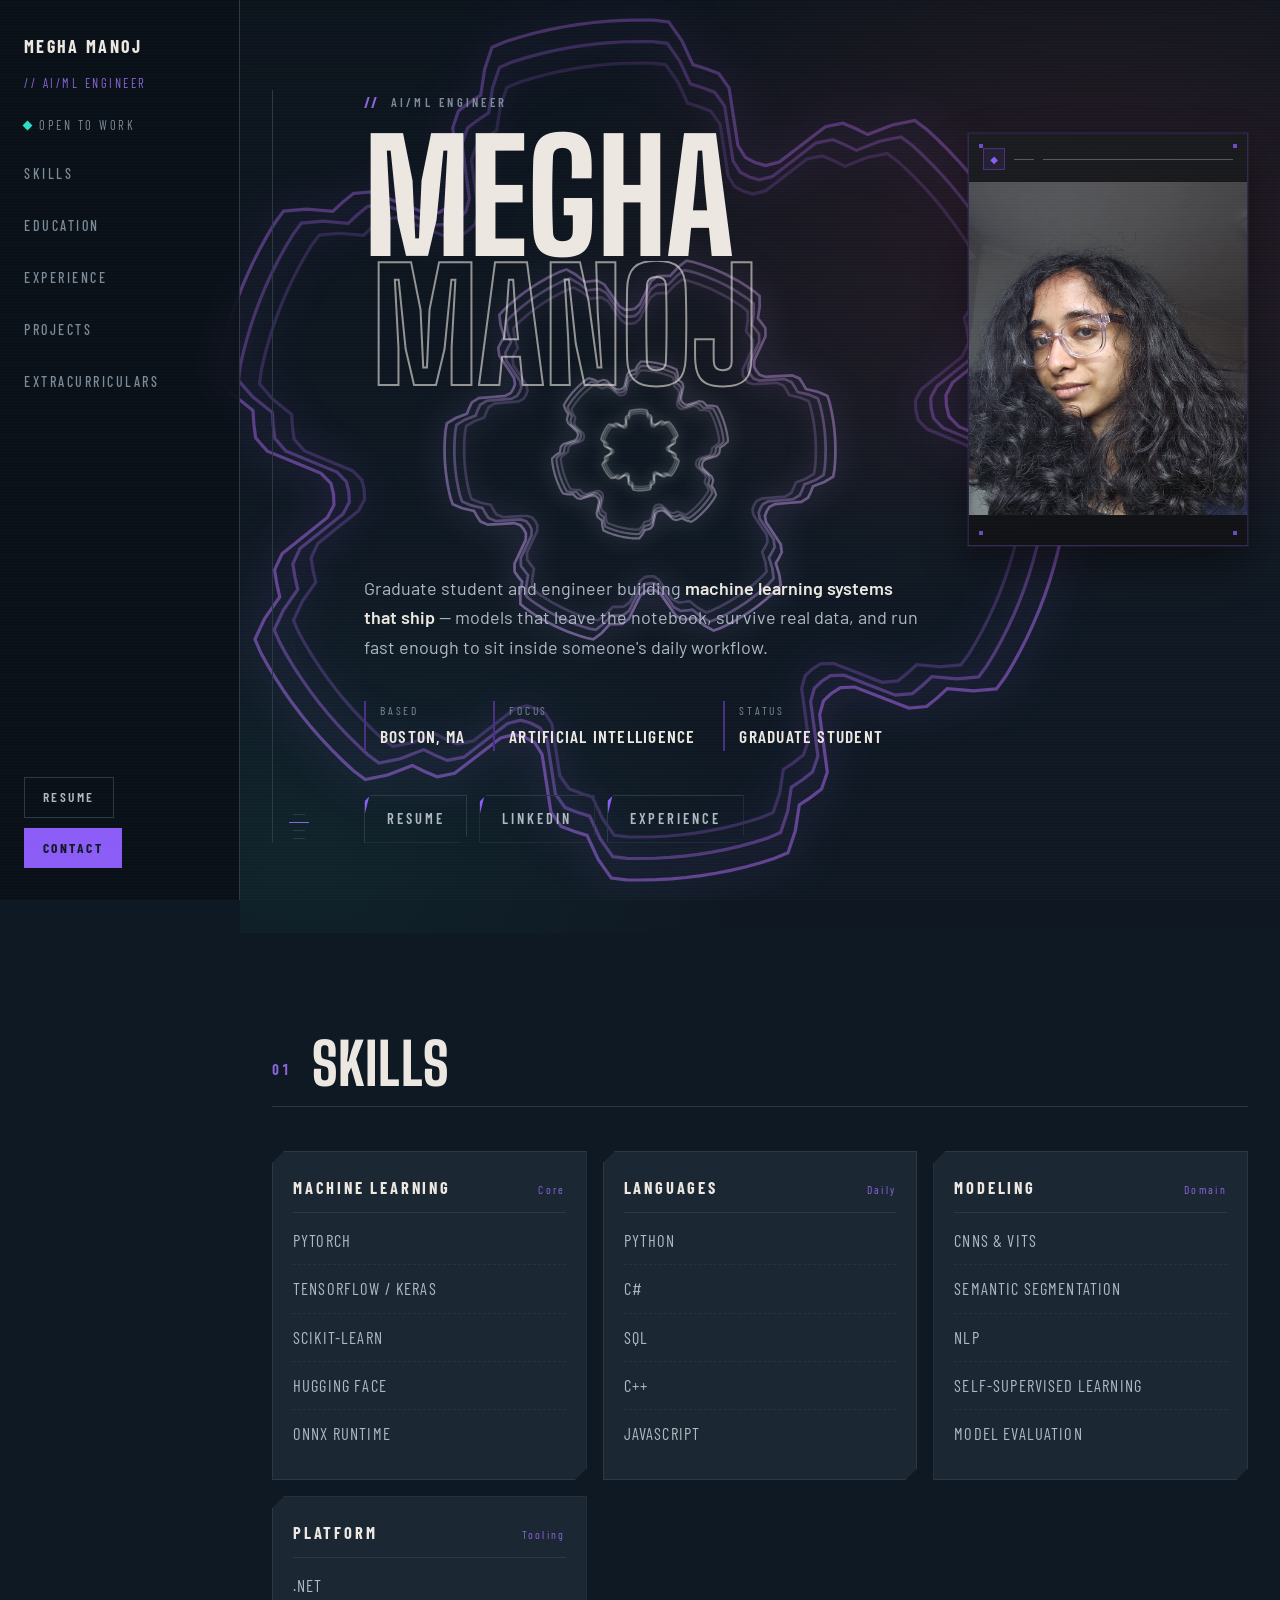
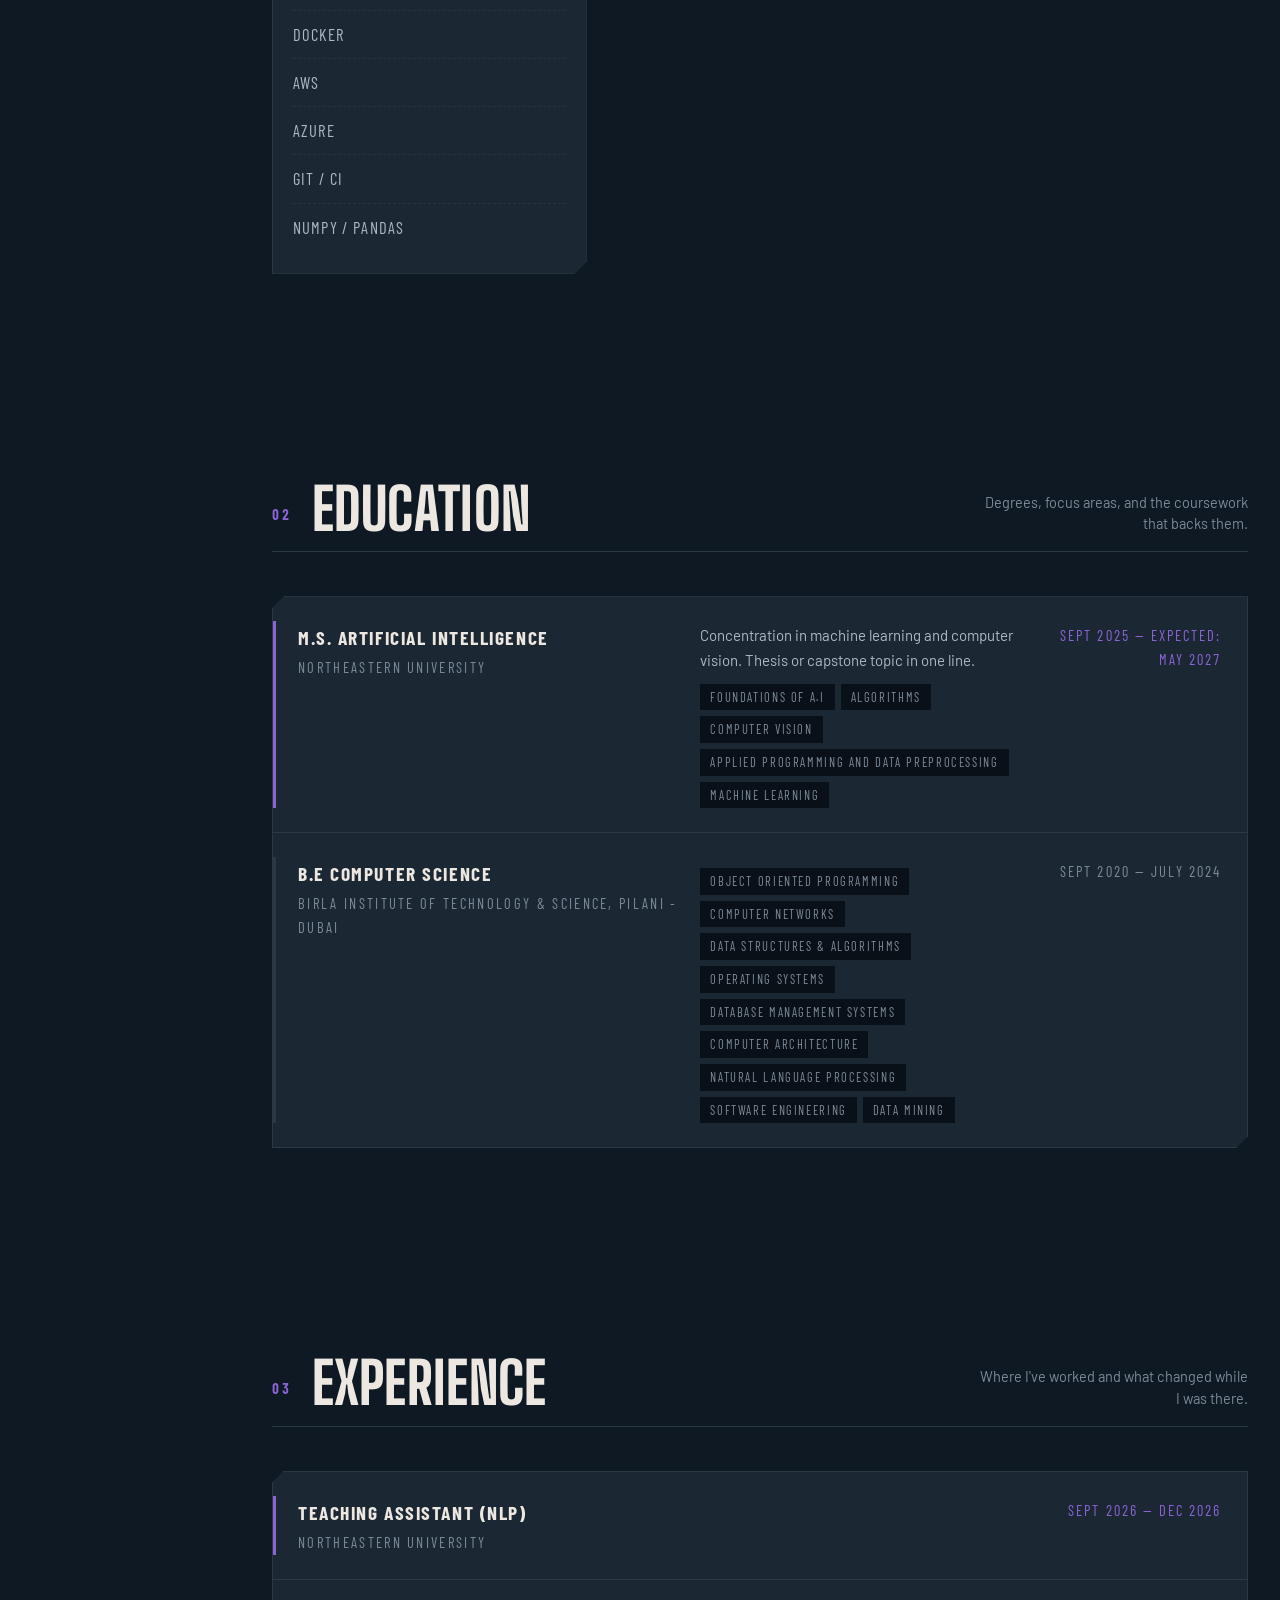
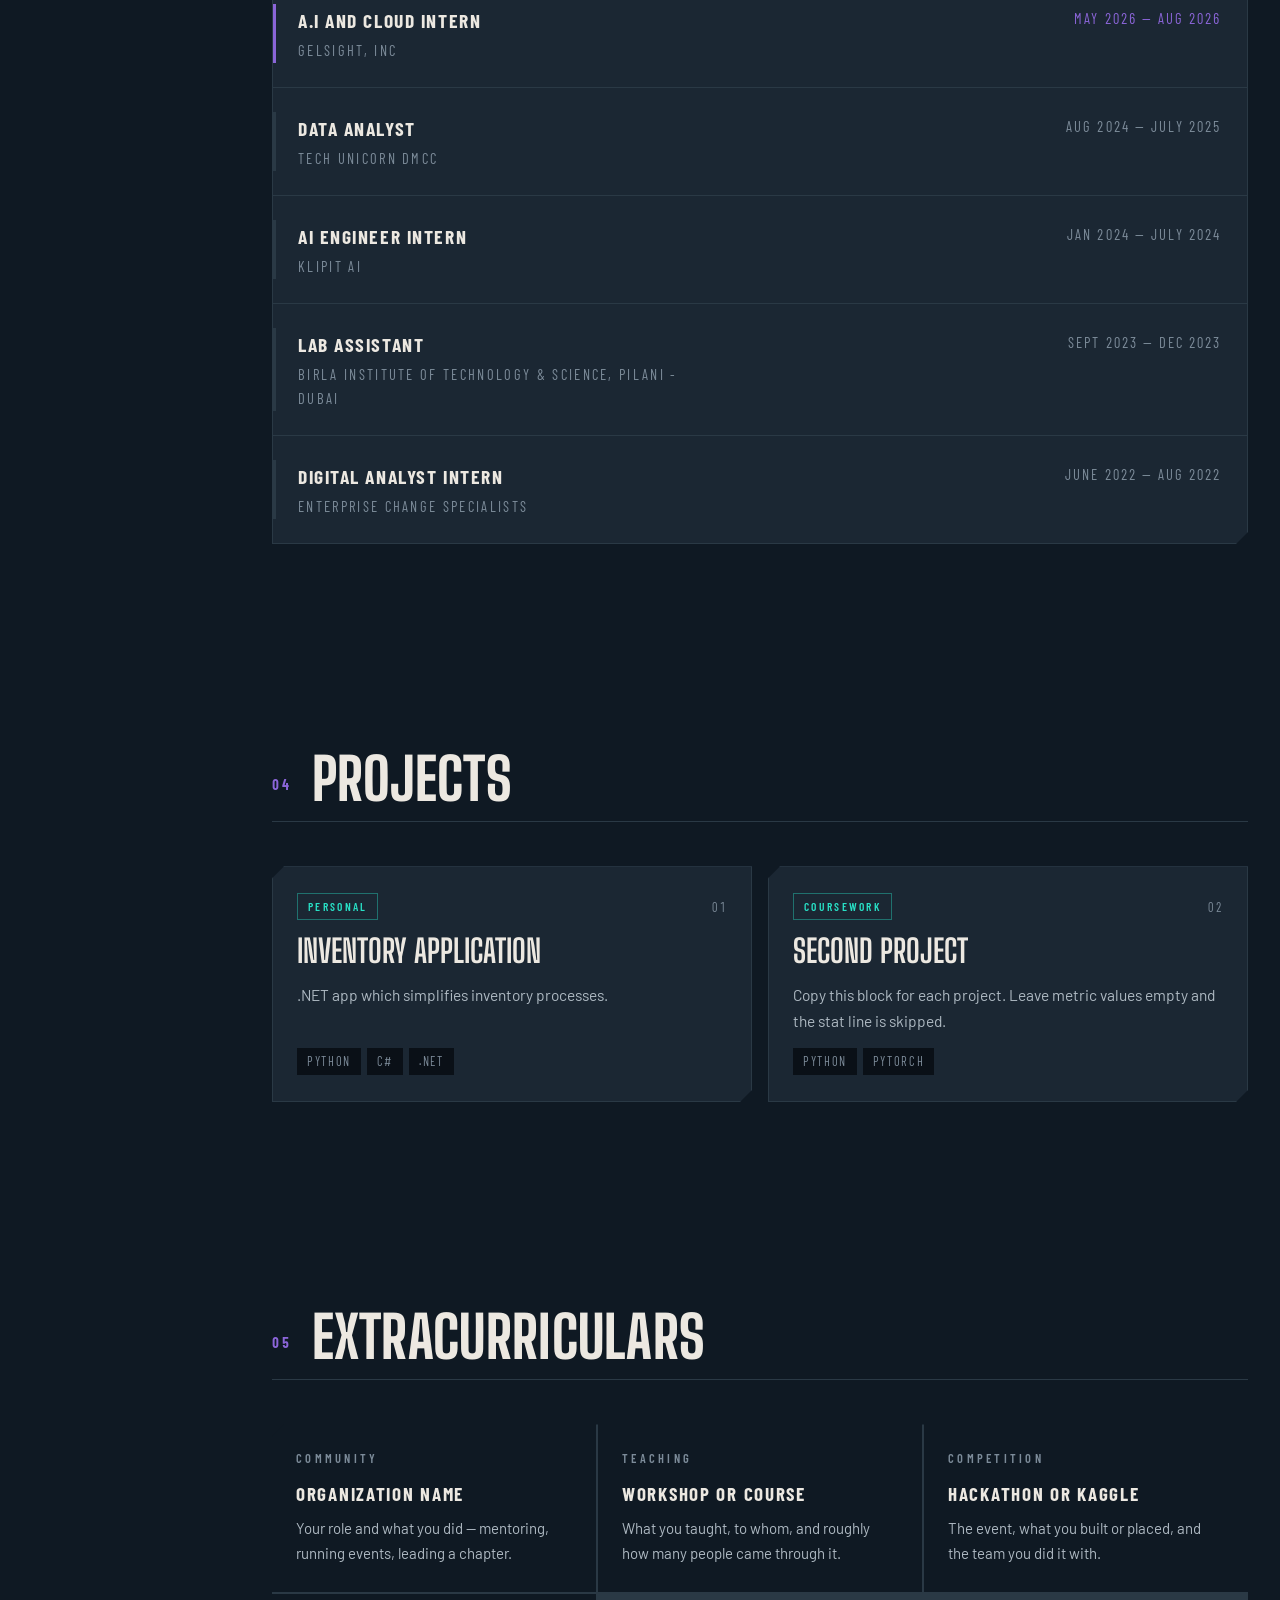
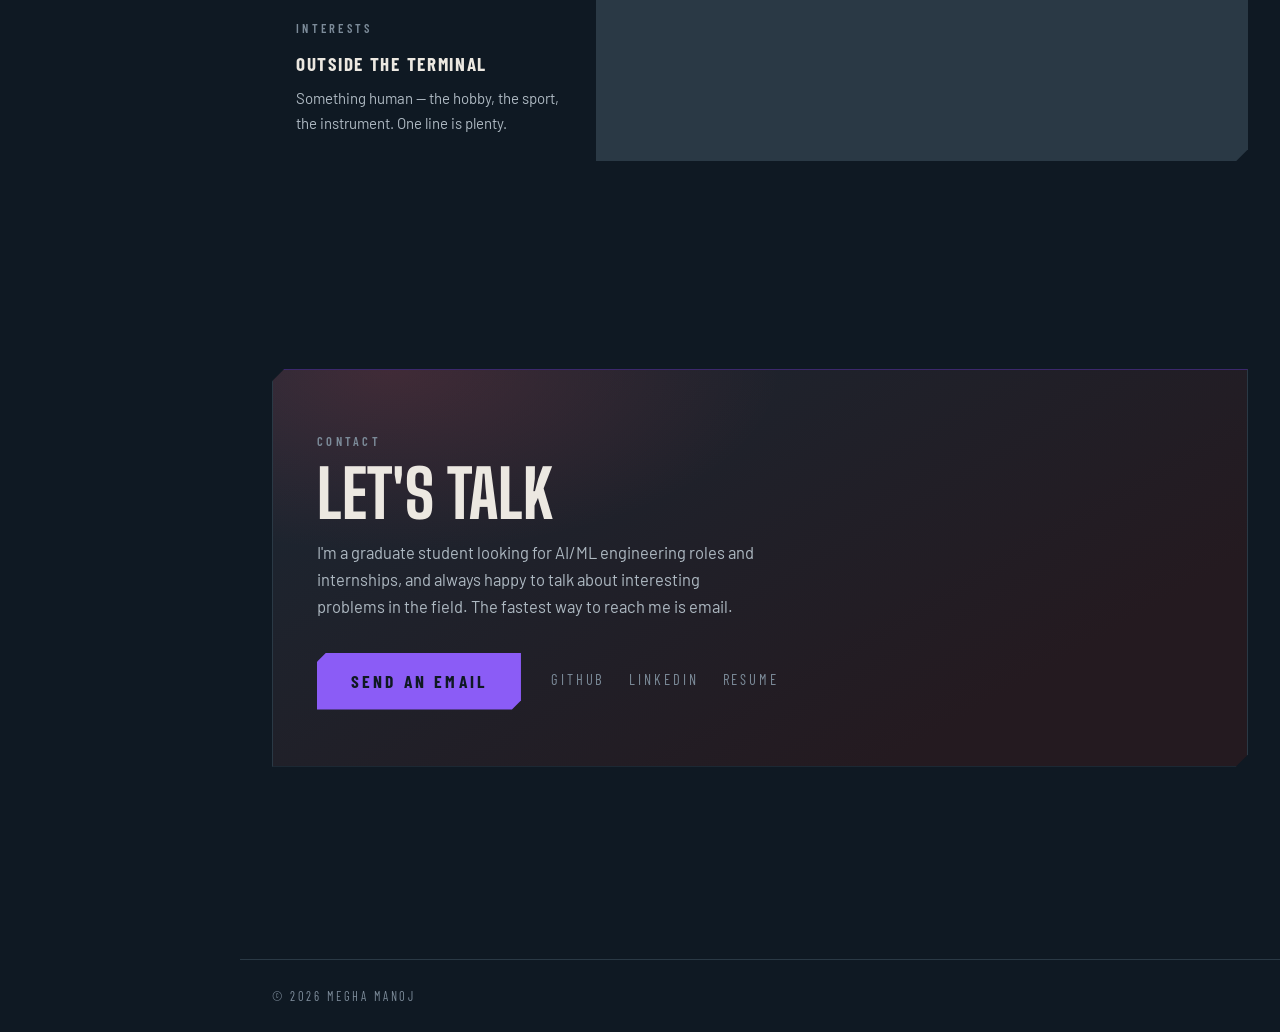
==== index.html @ 38e38794 "updated layout and color pallete" ====
<!DOCTYPE html>
<html lang="en">
<head>
<meta charset="utf-8">
<meta name="viewport" content="width=device-width, initial-scale=1">
<title>Megha Manoj — AI/ML Engineer</title>
<meta name="description" content="Megha Manoj — AI/ML Engineer. Machine learning for computer vision, 3D sensing, and measurement systems.">
<link rel="preconnect" href="https://fonts.googleapis.com">
<link rel="preconnect" href="https://fonts.gstatic.com" crossorigin>
<link href="https://fonts.googleapis.com/css2?family=Big+Shoulders+Display:wght@500;700;800&family=Barlow:wght@400;500;600&family=Barlow+Condensed:wght@400;500;600;700&display=swap" rel="stylesheet">
<link rel="stylesheet" href="style2.css">

<!--
  ─────────────────────────────────────────────────────────────
  CONTENT LIVES IN data.json (same file index.html uses)
  The markup below is only a fallback. When served over http,
  data.json is fetched and replaces the hero, skills, education,
  experience, projects, extracurriculars, contact and footer.

  Run it locally:   python -m http.server 8000
  Then open:        http://localhost:8000/index2.html

  PLAYER CARD PHOTO
  Drop a headshot next to this file named  profile.jpg
  If it's missing, the card falls back to initials automatically.
  ─────────────────────────────────────────────────────────────
-->

</head>
<body>

<canvas id="seal" aria-hidden="true"></canvas>

<a class="skip" href="#main">Skip to content</a>

<header class="bar">
  <div class="bar__id">
    <a href="#home"><b>Megha Manoj</b></a>
    <span>AI/ML Engineer</span>
  </div>
  <div class="bar__status"><i class="dot"></i>Open to work</div>
  <nav class="sidenav" aria-label="Sections">
    <a href="#skills">Skills</a>
    <a href="#education">Education</a>
    <a href="#experience">Experience</a>
    <a href="#projects">Projects</a>
    <a href="#extracurriculars">Extracurriculars</a>
  </nav>
  <div class="bar__cta">
    <!-- EDIT: point at your actual resume file -->
    <a class="pill" href="https://drive.google.com/file/d/1cXb5g3CDshN0Isy0Rhmsj8urDgG_Ba1K/view?usp=drivesdk">Resume</a>
    <a class="pill pill--solid" href="#contact">Contact</a>
  </div>
</header>

<main id="main">

  <section class="hero" id="home">
    <div class="wrap hero__grid">
      <div class="rail">
        <span class="rail__txt" aria-hidden="true"></span>
        <div class="rail__ticks" aria-hidden="true"><i></i><i></i><i></i><i></i></div>
      </div>
      <div>
        <p class="eyebrow"><i aria-hidden="true">//</i><span class="label">AI/ML Engineer</span></p>

        <div class="hero__top">
          <h1 class="name">
            <span class="reveal">Megha</span>
            <span class="l2 reveal d2">Manoj</span>
          </h1>

          <!-- ISO-themed player card, styled after a Valorant agent-reveal card —
               drop a headshot named profile.jpg next to this file -->
          <aside class="playercard" aria-label="Player card">
            <div class="playercard__frame">
              <i class="playercard__corner playercard__corner--tl" aria-hidden="true"></i>
              <i class="playercard__corner playercard__corner--tr" aria-hidden="true"></i>
              <i class="playercard__corner playercard__corner--bl" aria-hidden="true"></i>
              <i class="playercard__corner playercard__corner--br" aria-hidden="true"></i>

              <div class="playercard__topline">
                <span class="playercard__badge" aria-hidden="true">◆</span>
                <i class="playercard__rule playercard__rule--sm"></i>
                <i class="playercard__rule playercard__rule--lg"></i>
              </div>

              <div class="playercard__art">
                <img src="profile.jpg" alt="Megha Manoj" loading="lazy" onerror="this.parentElement.classList.add('playercard__art--empty'); this.remove();">
                <span class="playercard__art-fallback" aria-hidden="true">MM</span>
              </div>

              <div class="playercard__foot">
                
                
              </div>
            </div>
          </aside>
        </div>

        <!-- EDIT: rewrite in your own words -->
        <p class="tagline">Graduate student and engineer building <strong>machine learning systems that ship</strong> — models that leave the notebook, survive real data, and run fast enough to sit inside someone's daily workflow.</p>
        <dl class="facts">
          <div class="fact"><dt>Based</dt><dd>Boston, MA</dd></div>
          <div class="fact"><dt>Focus</dt><dd>Artificial Intelligence</dd></div>
          <div class="fact"><dt>Status</dt><dd>Graduate Student</dd></div>
        </dl>
        <nav class="jump" aria-label="Jump to section">
          <a href="https://drive.google.com/file/d/1cXb5g3CDshN0Isy0Rhmsj8urDgG_Ba1K/view?usp=drivesdk"><span>Resume</span></a>
          <a href="#https://www.linkedin.com/in/megha-manoj-cs"><span>Linkedin</span></a>
          <a href="#experience"><span>Experience</span></a>

        </nav>
      </div>
    </div>
  </section>

  <!-- ══════════ 01 SKILLS ══════════ -->
  <section id="skills">
    <div class="wrap">
      <div class="sechead fade">
        <span class="sechead__n">01</span>
        <h2>Skills</h2>
        <p></p>
      </div>
      <!-- EDIT: every item below -->
      <div class="skills">
        <div class="col notch fade">
          <div class="col__h"><b>Machine Learning</b><i>Core</i></div>
          <ul>
            <li>PyTorch</li>
            <li>TensorFlow / Keras</li>
            <li>scikit-learn</li>
            <li>Hugging Face</li>
            <li>ONNX Runtime</li>
          </ul>
        </div>
        <div class="col notch fade">
          <div class="col__h"><b>Languages &amp; Data</b><i>Daily</i></div>
          <ul>
            <li>Python</li>
            <li>SQL</li>
            <li>C++</li>
            <li>NumPy / Pandas</li>
            <li>Polars</li>
          </ul>
        </div>
        <div class="col notch fade">
          <div class="col__h"><b>Modeling</b><i>Domain</i></div>
          <ul>
            <li>CNNs &amp; ViTs</li>
            <li>Semantic segmentation</li>
            <li>3D reconstruction</li>
            <li>Self-supervised learning</li>
            <li>Model compression</li>
          </ul>
        </div>
        <div class="col notch fade">
          <div class="col__h"><b>Platform</b><i>MLOps</i></div>
          <ul>
            <li>Docker</li>
            <li>AWS / S3 / EC2</li>
            <li>MLflow</li>
            <li>Weights &amp; Biases</li>
            <li>CI/CD pipelines</li>
          </ul>
        </div>
      </div>
    </div>
  </section>

  <!-- ══════════ 02 EDUCATION ══════════ -->
  <section id="education">
    <div class="wrap">
      <div class="sechead fade">
        <span class="sechead__n">02</span>
        <h2>Education</h2>
        <p>Degrees, focus areas, and the coursework that backs them.</p>
      </div>
      <!-- EDIT: degrees, schools, dates, coursework -->
      <div class="board notch fade">
        <article class="job job--now">
          <i class="job__mark" aria-hidden="true"></i>
          <div>
            <b>M.S. Artificial Intelligence</b>
            <span class="job__org">University name</span>
          </div>
          <div>
            <p>Concentration in machine learning and computer vision. Thesis or capstone topic in one line.</p>
            <ul class="tags"><li>Deep Learning</li><li>Computer Vision</li><li>NLP</li><li>Optimization</li></ul>
          </div>
          <time datetime="2025">2025 — Present</time>
        </article>
        <article class="job">
          <i class="job__mark" aria-hidden="true"></i>
          <div>
            <b>B.S. Computer Science</b>
            <span class="job__org">University name</span>
          </div>
          <div>
            <p>Minor or concentration, honors, GPA if it helps you — drop this line if it doesn't.</p>
            <ul class="tags"><li>Algorithms</li><li>Linear Algebra</li><li>Statistics</li><li>Systems</li></ul>
          </div>
          <time datetime="2021">2021 — 2025</time>
        </article>
      </div>
    </div>
  </section>

  <!-- ══════════ 03 EXPERIENCE ══════════ -->
  <section id="experience">
    <div class="wrap">
      <div class="sechead fade">
        <span class="sechead__n">03</span>
        <h2>Experience</h2>
        <p>Where I've worked and what changed while I was there.</p>
      </div>
      <!-- EDIT: roles, orgs, dates, and one-line outcomes -->
      <div class="board notch fade">
        <article class="job job--now">
          <i class="job__mark" aria-hidden="true"></i>
          <div>
            <b>AI/ML Engineer</b>
            <span class="job__org">GelSight</span>
          </div>
          <p>Vision models for tactile surface measurement — training, evaluation, and the pipeline that gets them into the product.</p>
          <time datetime="2024">2024 — Present</time>
        </article>
        <article class="job">
          <i class="job__mark" aria-hidden="true"></i>
          <div>
            <b>Machine Learning Intern</b>
            <span class="job__org">Company name</span>
          </div>
          <p>Built and benchmarked a defect-classification model, taking it from prototype to a reproducible training pipeline.</p>
          <time datetime="2023">Summer 2023</time>
        </article>
        <article class="job">
          <i class="job__mark" aria-hidden="true"></i>
          <div>
            <b>Undergraduate Research Assistant</b>
            <span class="job__org">University lab</span>
          </div>
          <p>Data collection and model experiments for a perception project; co-authored the resulting workshop paper.</p>
          <time datetime="2022">2022 — 2023</time>
        </article>
      </div>
    </div>
  </section>

  <!-- ══════════ 04 PROJECTS ══════════ -->
  <section id="projects">
    <div class="wrap">
      <div class="sechead fade">
        <span class="sechead__n">04</span>
        <h2>Projects</h2>
        <p>Built end to end — problem, model, and the interface someone uses.</p>
      </div>
      <!-- EDIT: all three cards, including the metrics -->
      <div class="cards">
        <article class="card notch fade">
          <div class="card__top"><span class="card__kind">Deployed</span><span class="card__n">01</span></div>
          <h3>Project One</h3>
          <p>One or two sentences on the problem, the approach you took, and what it does now that it didn't before. Keep it concrete.</p>
          <ul class="tags"><li>PyTorch</li><li>OpenCV</li><li>FastAPI</li><li>Docker</li></ul>
          <div class="card__stat"><b>00%</b><span>Headline metric</span></div>
        </article>
        <article class="card notch fade">
          <div class="card__top"><span class="card__kind">Research</span><span class="card__n">02</span></div>
          <h3>Project Two</h3>
          <p>What question you were answering, what you tried, and the result — including the part that didn't work if it's interesting.</p>
          <ul class="tags"><li>Transformers</li><li>Hugging Face</li><li>W&amp;B</li><li>Python</li></ul>
          <div class="card__stat"><b>0.00</b><span>Score / baseline</span></div>
        </article>
        <article class="card notch fade">
          <div class="card__top"><span class="card__kind">Open source</span><span class="card__n">03</span></div>
          <h3>Project Three</h3>
          <p>A tool or library you released. Say who it's for and what it saves them, then link the repo from the title.</p>
          <ul class="tags"><li>Python</li><li>NumPy</li><li>CLI</li><li>PyPI</li></ul>
          <div class="card__stat"><b>000</b><span>Stars / users</span></div>
        </article>
      </div>
    </div>
  </section>

  <!-- ══════════ 05 EXTRACURRICULARS ══════════ -->
  <section id="extracurriculars">
    <div class="wrap">
      <div class="sechead fade">
        <span class="sechead__n">05</span>
        <h2>Extracurriculars</h2>
        <p>The things outside the job description.</p>
      </div>
      <!-- EDIT: all four -->
      <div class="extras notch fade">
        <div class="extra">
          <span class="label">Community</span>
          <b>Organization name</b>
          <p>Your role and what you did — mentoring, running events, leading a chapter.</p>
        </div>
        <div class="extra">
          <span class="label">Teaching</span>
          <b>Workshop or course</b>
          <p>What you taught, to whom, and roughly how many people came through it.</p>
        </div>
        <div class="extra">
          <span class="label">Competition</span>
          <b>Hackathon or Kaggle</b>
          <p>The event, what you built or placed, and the team you did it with.</p>
        </div>
        <div class="extra">
          <span class="label">Interests</span>
          <b>Outside the terminal</b>
          <p>Something human — the hobby, the sport, the instrument. One line is plenty.</p>
        </div>
      </div>
    </div>
  </section>

  <!-- ══════════ CONTACT ══════════ -->
  <section id="contact">
    <div class="wrap">
      <div class="contact notch fade">
        <span class="label">Contact</span>
        <h2>Let's talk</h2>
        <!-- EDIT -->
        <p>I'm a graduate student looking for AI/ML engineering roles and internships, and always happy to talk about interesting problems in the field. The fastest way to reach me is email.</p>
        <div class="contact__row">
          <a class="btn" href="mailto:manojmegha2002@gmail.com">Send an email</a>
          <div class="links">
            <!-- EDIT: real URLs -->
            <a href="https://github.com/mochi-bunny">GitHub</a>
            <a href="https://www.linkedin.com/in/megha-manoj-cs">LinkedIn</a>
            <a href="https://drive.google.com/file/d/1cXb5g3CDshN0Isy0Rhmsj8urDgG_Ba1K/view?usp=drivesdk">Resume</a>
            <a href="#">Google Scholar</a>
          </div>
        </div>
      </div>
    </div>
  </section>

</main>

<footer>
  <div class="wrap foot">
    <p>&copy; 2026 Megha Manoj</p>
    <p></p>
  </div>
</footer>

<script>
(function(){
  var DATA_URL = 'data.json';

  /* ─────────── DOM helpers ───────────
     Everything is built with textContent, never innerHTML, so characters
     like & and # in your data are safe and need no escaping in the JSON. */
  function q(sel, root){ return (root || document).querySelector(sel); }
  function node(tag, cls, text){
    var n = document.createElement(tag);
    if (cls) n.className = cls;
    if (text !== undefined && text !== null && text !== '') n.textContent = text;
    return n;
  }
  function fill(parent, kids){
    if (!parent) return null;
    parent.innerHTML = '';
    kids.forEach(function(k){ if (k) parent.appendChild(k); });
    return parent;
  }
  function setText(sel, text){
    var n = q(sel);
    if (n && text !== undefined && text !== null) n.textContent = text;
  }
  function tagList(items){
    if (!items || !items.length) return null;
    var ul = node('ul', 'tags');
    items.forEach(function(t){ ul.appendChild(node('li', null, t)); });
    return ul;
  }
  function pad(n){ return (n < 10 ? '0' : '') + n; }
  function period(a, b){
    a = (a || '').trim(); b = (b || '').trim();
    if (!a) return b;
    return a + ' — ' + (b || 'Present');
  }
  function yearOf(s){ var m = String(s || '').match(/\d{4}/); return m ? m[0] : null; }
  function external(a, url){
    if (/^https?:/i.test(url || '')) { a.target = '_blank'; a.rel = 'noopener noreferrer'; }
    return a;
  }
  function initials(name){
    return String(name || '').trim().split(/\s+/).map(function(p){ return p[0] || ''; }).join('').slice(0, 2).toUpperCase();
  }

  /* A row in the Education or Experience board — same shape for both. */
  function boardRow(o){
    var art = node('article', 'job' + (o.current ? ' job--now' : ''));

    var mark = node('i', 'job__mark');
    mark.setAttribute('aria-hidden', 'true');
    art.appendChild(mark);

    var head = node('div');
    head.appendChild(node('b', null, o.heading));
    if (o.sub) head.appendChild(node('span', 'job__org', o.sub));
    art.appendChild(head);

    var body = node('div');
    if (o.description) body.appendChild(node('p', null, o.description));
    var tags = tagList(o.tags);
    if (tags) body.appendChild(tags);
    art.appendChild(body);

    var t = node('time', null, o.period);
    var y = yearOf(o.since);
    if (y) t.setAttribute('datetime', y);
    art.appendChild(t);

    return art;
  }

  /* ─────────── Section renderers ─────────── */
  function renderProfile(p){
    if (!p) return;
    if (p.name && p.role) document.title = p.name + ' — ' + p.role;
    setText('.bar__id b', p.name);
    setText('.bar__id span', p.role);
    setText('.eyebrow .label', p.role);
    setText('.rail__txt', p.railText || '');

    var parts = String(p.name || '').trim().split(/\s+/);
    setText('.name .reveal:not(.l2)', parts.shift() || '');
    setText('.name .l2', parts.join(' '));

    // Keep the player card in sync with the same profile data.
    var pcParts = String(p.name || '').trim().split(/\s+/);
    setText('.playercard__name .first', pcParts.shift() || '');
    setText('.playercard__name .last', pcParts.join(' '));
    if (p.name) setText('.playercard__art-fallback', initials(p.name));

    var tag = q('.tagline');
    if (tag && p.tagline) {
      tag.innerHTML = '';
      var i = p.taglineEmphasis ? p.tagline.indexOf(p.taglineEmphasis) : -1;
      if (i < 0) {
        tag.textContent = p.tagline;
      } else {
        tag.appendChild(document.createTextNode(p.tagline.slice(0, i)));
        tag.appendChild(node('strong', null, p.taglineEmphasis));
        tag.appendChild(document.createTextNode(p.tagline.slice(i + p.taglineEmphasis.length)));
      }
    }

    fill(q('.facts'), (p.facts || []).map(function(f){
      var d = node('div', 'fact');
      d.appendChild(node('dt', null, f.label));
      d.appendChild(node('dd', null, f.value));
      return d;
    }));

    var resume = q('.bar__cta .pill:not(.pill--solid)');
    if (resume && p.resumeUrl) external(resume, p.resumeUrl).href = p.resumeUrl;

    var mail = q('#contact .btn');
    if (mail && p.email) mail.href = 'mailto:' + p.email;
  }

  function renderNotes(notes){
    Object.keys(notes || {}).forEach(function(id){
      var el = q('#' + id + ' .sechead p');
      if (el) el.textContent = notes[id] || '';
    });
  }

  function renderSkills(groups){
    fill(q('.skills'), (groups || []).map(function(g){
      var col = node('div', 'col notch fade');
      var head = node('div', 'col__h');
      head.appendChild(node('b', null, g.group));
      if (g.note) head.appendChild(node('i', null, g.note));
      col.appendChild(head);
      var ul = node('ul');
      (g.items || []).forEach(function(it){ ul.appendChild(node('li', null, it)); });
      col.appendChild(ul);
      return col;
    }));
  }

  function renderEducation(list){
    fill(q('#education .board'), (list || []).map(function(e){
      return boardRow({
        heading: e.degree,
        sub: e.university,
        description: e.description,
        tags: e.coursework,
        period: period(e.startDate, e.endDate),
        since: e.startDate,
        current: e.current
      });
    }));
  }

  function renderExperience(list){
    fill(q('#experience .board'), (list || []).map(function(x){
      return boardRow({
        heading: x.title,
        sub: x.organization,
        description: x.description,
        tags: x.skills,
        period: period(x.startDate, x.endDate),
        since: x.startDate,
        current: x.current
      });
    }));
  }

  function renderProjects(list){
    fill(q('.cards'), (list || []).map(function(pr, i){
      var card = node('article', 'card notch fade');

      var top = node('div', 'card__top');
      top.appendChild(node('span', 'card__kind', pr.kind || 'Project'));
      top.appendChild(node('span', 'card__n', pad(i + 1)));
      card.appendChild(top);

      var h3 = node('h3');
      if (pr.link) {
        var a = node('a', null, pr.name);
        a.href = pr.link;
        h3.appendChild(external(a, pr.link));
      } else {
        h3.textContent = pr.name || '';
      }
      card.appendChild(h3);

      if (pr.description) card.appendChild(node('p', null, pr.description));

      var tags = tagList(pr.skills);
      if (tags) card.appendChild(tags);

      if (pr.metric && pr.metric.value) {
        var stat = node('div', 'card__stat');
        stat.appendChild(node('b', null, pr.metric.value));
        if (pr.metric.label) stat.appendChild(node('span', null, pr.metric.label));
        card.appendChild(stat);
      }
      return card;
    }));
  }

  function renderExtras(list){
    fill(q('.extras'), (list || []).map(function(e){
      var d = node('div', 'extra');
      if (e.label) d.appendChild(node('span', 'label', e.label));
      d.appendChild(node('b', null, e.title));
      if (e.description) d.appendChild(node('p', null, e.description));
      return d;
    }));
  }

  function renderContact(c, links){
    if (c) {
      setText('#contact .contact h2', c.heading);
      setText('#contact .contact > p', c.body);
    }
    fill(q('.links'), (links || []).map(function(l){
      var a = node('a', null, l.label);
      a.href = l.url || '#';
      return external(a, l.url);
    }));
  }

  function renderFooter(f){
    if (!f) return;
    var p = document.querySelectorAll('.foot p');
    if (p[0] && f.left) p[0].textContent = f.left;
    if (p[1]) p[1].textContent = f.right || '';
  }

  function render(data){
    renderProfile(data.profile);
    renderNotes(data.sectionNotes);
    renderSkills(data.skills);
    renderEducation(data.education);
    renderExperience(data.experience);
    renderProjects(data.projects);
    renderExtras(data.extracurriculars);
    renderContact(data.contact, data.links);
    renderFooter(data.footer);
  }

  /* ─────────── Behaviour (runs after render, so it sees new nodes) ─────────── */
  function init(){
    // Reveal sections on scroll
    var io = new IntersectionObserver(function(entries){
      entries.forEach(function(en){
        if (en.isIntersecting){ en.target.classList.add('in'); io.unobserve(en.target); }
      });
    }, {threshold:.1, rootMargin:'0px 0px -6% 0px'});
    document.querySelectorAll('.fade').forEach(function(el, i){
      el.style.transitionDelay = (i % 4) * 60 + 'ms';
      io.observe(el);
    });

    // Underline the nav link for the section you're currently in
    var links = {};
    document.querySelectorAll('.sidenav a').forEach(function(a){
      links[a.getAttribute('href').slice(1)] = a;
    });
    var spy = new IntersectionObserver(function(entries){
      entries.forEach(function(en){
        var a = links[en.target.id];
        if (a) a.setAttribute('aria-current', en.isIntersecting ? 'true' : 'false');
      });
    }, {rootMargin:'-45% 0px -50% 0px'});
    Object.keys(links).forEach(function(id){
      var s = document.getElementById(id);
      if (s) spy.observe(s);
    });
  }

  /* ─────────── Boot ───────────
     The markup already in this file is the fallback. If data.json loads,
     it overwrites that markup; if it doesn't, the page still renders.
     Note: fetch() is blocked on file:// URLs, so opening index2.html by
     double-clicking will always use the fallback. Serve the folder instead:
       python -m http.server 8000     →  http://localhost:8000/index2.html */
  fetch(DATA_URL, {cache: 'no-cache'})
    .then(function(r){
      if (!r.ok) throw new Error(DATA_URL + ' returned HTTP ' + r.status);
      return r.json();
    })
    .then(render)
    .catch(function(err){
      console.warn('[portfolio] Using built-in fallback content — ' + err.message +
                   '\nIf you opened this file directly, serve the folder instead: python -m http.server 8000');
    })
    .then(init, init);
})();
</script>

<!-- NeonMandala — a small parameterized kaleidoscope-flower renderer for the
     #seal background. Nested self-similar petal rings (folds/tipSpan/
     shoulder/valley shape the silhouette), a hold-then-snap rotation per
     level (snapInterval/snapDuration/stagger — rippling across levels when
     rotateMode is "ripple"), a slow breathing pulse, and optional shockwave
     rings fired on every snap. Config lives entirely in the instantiation
     call below. -->
<script>
(function(global){
  function hexToRgb(hex){
    var m = String(hex).replace('#', '');
    if (m.length === 3) m = m.split('').map(function(c){ return c + c; }).join('');
    var n = parseInt(m, 16);
    return [(n >> 16) & 255, (n >> 8) & 255, n & 255];
  }
  function rgba(rgb, a){ return 'rgba(' + rgb[0] + ',' + rgb[1] + ',' + rgb[2] + ',' + Math.max(0, Math.min(1, a)) + ')'; }
  function mix(a, b, t){ return a.map(function(c, i){ return Math.round(c + (b[i] - c) * t); }); }
  function clamp(v, lo, hi){ return Math.max(lo, Math.min(hi, v)); }
  function easeInOutCubic(t){ return t < .5 ? 4 * t * t * t : 1 - Math.pow(-2 * t + 2, 3) / 2; }

  // Normalized petal radius (0..1) at angle theta: `folds` lobes, each built
  // from a valley -> shoulder -> flat tip -> shoulder -> valley profile.
  function petalRadius(theta, folds, tipSpan, shoulderAt, shoulderR, valleyR){
    var period = Math.PI * 2 / folds;
    var u = (((theta % period) + period) % period) / period;
    var uu = u <= .5 ? u : 1 - u;               // 0 (valley) .. .5 (tip)
    var tipHalf = clamp(tipSpan, 0, .95) * .45;
    var tipStart = .5 - tipHalf;
    var shoulderPos = clamp(shoulderAt, .01, .98) * tipStart;
    if (uu >= tipStart) return 1;
    if (uu >= shoulderPos){
      var t = (uu - shoulderPos) / Math.max(1e-4, tipStart - shoulderPos);
      return shoulderR + (1 - shoulderR) * easeInOutCubic(t);
    }
    var t2 = uu / Math.max(1e-4, shoulderPos);
    return valleyR + (shoulderR - valleyR) * easeInOutCubic(t2);
  }

  var DEFAULTS = {
    color: '#8B5CF6', coreColor: '#ffffff',
    folds: 8, tipSpan: .5, shoulderAt: .6, shoulderR: .82, valleyR: .55,
    levels: 5, levelScale: .55, levelRotate: 0,
    strokes: 1, strokeGap: .04, ringWidth: 2, widthTaper: .4, coreWidth: .3,
    glowWidth: 1,
    rotateMode: 'sync', snapDuration: 0, snapInterval: 0, stagger: 0,
    reverse: false, alternate: false, drift: .02, breathe: 1, cascade: 0,
    speed: 1, shockwaves: false
  };

  function Mandala(target, opts){
    var el = typeof target === 'string' ? document.querySelector(target) : target;
    if (!el) throw new Error('NeonMandala.create: target not found — ' + target);

    this.canvas = el.tagName === 'CANVAS' ? el : (function(){
      var c = document.createElement('canvas');
      c.style.cssText = 'position:absolute;inset:0;width:100%;height:100%;display:block';
      el.appendChild(c);
      return c;
    })();
    this.ctx = this.canvas.getContext('2d');
    this.o = Object.assign({}, DEFAULTS, opts || {});
    this.glowMul = 1;
    this.colorRGB = hexToRgb(this.o.color);
    this.coreRGB = hexToRgb(this.o.coreColor);
    this.reduceMotion = matchMedia('(prefers-reduced-motion: reduce)').matches;
    this.running = false;
    this.t0 = performance.now();
    this.lastSnap = [];   // last completed snap index per level, for shockwaves
    this.shocks = [];     // active shockwave pulses: {born, level}

    var self = this;
    addEventListener('resize', function(){ self._resize(); });
    document.addEventListener('visibilitychange', function(){
      if (document.hidden) self.stop(); else if (!self.reduceMotion) self.start();
    });

    this._resize();
    if (this.reduceMotion) this._draw(performance.now());
    else this.start();
  }

  Mandala.prototype._resize = function(){
    var c = this.canvas;
    this.dpr = Math.min(devicePixelRatio || 1, 2);
    this.W = c.clientWidth || innerWidth;
    this.H = c.clientHeight || innerHeight;
    c.width = Math.max(1, Math.round(this.W * this.dpr));
    c.height = Math.max(1, Math.round(this.H * this.dpr));
    this.ctx.setTransform(this.dpr, 0, 0, this.dpr, 0, 0);
  };

  // Rotation angle for level i on its own (possibly staggered) clock `te`.
  Mandala.prototype._levelAngle = function(i, te){
    var o = this.o;
    var dir = (o.alternate && i % 2 === 1) ? -1 : 1;
    if (o.reverse) dir *= -1;
    var staticOffset = (o.levelRotate || 0) * i * Math.PI / 180;
    var driftAngle = dir * (o.drift || 0) * te;

    var cycle = (o.snapInterval || 0) + (o.snapDuration || 0);
    if (cycle <= 0) return staticOffset + driftAngle + dir * .12 * te;

    var step = Math.PI * 2 / o.folds;
    var phase = ((te % cycle) + cycle) % cycle;
    var k = Math.floor(te / cycle);
    var angle;
    if (phase < o.snapInterval){
      angle = k * step;
    } else {
      var p = o.snapDuration > 0 ? (phase - o.snapInterval) / o.snapDuration : 1;
      angle = k * step + step * easeInOutCubic(clamp(p, 0, 1));
    }

    if (o.shockwaves){
      if (this.lastSnap[i] === undefined) this.lastSnap[i] = k;
      else if (k > this.lastSnap[i]){
        this.lastSnap[i] = k;
        this.shocks.push({ born: te, level: i });
      }
    }

    return staticOffset + driftAngle + dir * angle;
  };

  Mandala.prototype._drawShockwaves = function(baseR, t){
    if (!this.shocks.length) return;
    var ctx = this.ctx, o = this.o, keep = [];
    for (var i = 0; i < this.shocks.length; i++){
      var s = this.shocks[i];
      var age = t - s.born;
      if (age > 1.1){ continue; }
      keep.push(s);
      var R = baseR * Math.pow(o.levelScale, s.level) * (1 + age * 2.2);
      var alpha = (1 - age / 1.1) * .35 * this.glowMul;
      if (alpha <= 0) continue;
      ctx.save();
      ctx.beginPath();
      ctx.arc(0, 0, Math.max(0, R), 0, Math.PI * 2);
      ctx.strokeStyle = rgba(this.coreRGB, alpha);
      ctx.lineWidth = 1.5;
      ctx.shadowColor = rgba(this.coreRGB, alpha);
      ctx.shadowBlur = 18 * (o.glowWidth || 1) * this.glowMul;
      ctx.stroke();
      ctx.restore();
    }
    this.shocks = keep;
  };

  Mandala.prototype._draw = function(now){
    var ctx = this.ctx, o = this.o, W = this.W, H = this.H;
    var t = (now - this.t0) / 1000 * (o.speed || 1);

    // No opaque fill here — the canvas stays transparent so the page's own
    // background shows through; only the glowing strokes are drawn.
    ctx.clearRect(0, 0, W, H);

    var baseR = Math.min(W, H) * .46;
    var levels = Math.max(1, o.levels | 0);
    var strokes = Math.max(1, o.strokes | 0);

    ctx.save();
    ctx.translate(W / 2, H / 2);
    ctx.globalCompositeOperation = 'lighter';

    for (var i = levels - 1; i >= 0; i--){
      var levelFrac = levels > 1 ? i / (levels - 1) : 0;   // 0 outer .. 1 inner
      var staggerDelay = (o.rotateMode === 'ripple') ? i * (o.stagger || 0) : 0;
      var te = Math.max(0, t - staggerDelay);

      var breathe = 1 + .06 * (o.breathe || 0) * Math.sin(t * .8 - i * (o.cascade || 0) * Math.PI * 2);
      var R = baseR * Math.pow(o.levelScale, i) * breathe;
      var rot = this._levelAngle(i, te);
      var color = mix(this.colorRGB, this.coreRGB, levelFrac);
      var lineW = Math.max(o.ringWidth * o.coreWidth, o.ringWidth * (1 - (o.widthTaper || 0) * levelFrac));
      var alpha = clamp(.85 - levelFrac * .35, .15, .95);

      for (var s = 0; s < strokes; s++){
        var Rs = R * (1 - s * (o.strokeGap || 0));
        if (Rs <= 0) continue;
        ctx.save();
        ctx.rotate(rot);
        ctx.beginPath();
        var steps = 180;
        for (var p = 0; p <= steps; p++){
          var theta = (p / steps) * Math.PI * 2;
          var rf = petalRadius(theta, o.folds, o.tipSpan, o.shoulderAt, o.shoulderR, o.valleyR);
          var r = Rs * rf;
          var x = r * Math.cos(theta), y = r * Math.sin(theta);
          if (p === 0) ctx.moveTo(x, y); else ctx.lineTo(x, y);
        }
        ctx.closePath();
        var sAlpha = alpha * (1 - s / (strokes + 1));
        ctx.strokeStyle = rgba(color, sAlpha);
        ctx.shadowColor = rgba(color, Math.min(1, sAlpha * 1.6));
        ctx.shadowBlur = (6 + (1 - levelFrac) * 14) * (o.glowWidth || 1) * this.glowMul;
        ctx.lineWidth = lineW;
        ctx.stroke();
        ctx.restore();
      }
    }

    if (o.shockwaves) this._drawShockwaves(baseR, t);

    ctx.restore();
  };

  Mandala.prototype._frame = function(now){
    if (!this.running) return;
    this._draw(now);
    var self = this;
    this._raf = requestAnimationFrame(function(n){ self._frame(n); });
  };
  Mandala.prototype.start = function(){
    if (this.running) return this;
    this.running = true;
    var self = this;
    this._raf = requestAnimationFrame(function(n){ self._frame(n); });
    return this;
  };
  Mandala.prototype.stop = function(){
    this.running = false;
    if (this._raf) cancelAnimationFrame(this._raf);
    return this;
  };
  Mandala.prototype.setGlow = function(mul){
    this.glowMul = mul;
    if (this.reduceMotion) this._draw(performance.now());
    return this;
  };

  global.NeonMandala = {
    create: function(target, opts){ return new Mandala(target, opts); }
  };
})(window);
</script>

<script>
NeonMandala.create('#seal', {
  color: '#935fd3',
  coreColor: '#ffffff',
  folds: 6,
  tipSpan: 0.4,
  shoulderAt: 0.65,
  shoulderR: 0.9,
  valleyR: 0.72,
  levels: 4,
  levelScale: 0.47,
  levelRotate: 0,
  strokes: 3,
  strokeGap: 0.05,
  ringWidth: 3.2,
  widthTaper: 0.46,
  coreWidth: 0.23,
  glowWidth: 1.7,
  rotateMode: 'ripple',
  snapDuration: 3.3,
  snapInterval: 6.5,
  stagger: 0.5,
  reverse: false,
  alternate: true,
  drift: 0,
  breathe: 1,
  cascade: 0.1,
  speed: 1,
  shockwaves: true
}).setGlow(1.2);
</script>
</body>
</html>
---- style2.css ----
/* ═══════════════════════════════════════════════════════════════
   index2.html stylesheet
   Everything you'd want to reskin lives in the :root block below —
   swap the color values or type-scale sizes and the whole page follows.
   ═══════════════════════════════════════════════════════════════ */
:root{
  /* ---------- Color palette — edit here to reskin ---------- */
  --ink:#0F1923;        /* page background        */
  --ink-2:#0A1017;      /* deeper wells, tag chips */
  --surface:#1B2733;    /* cards, panels          */
  --surface-2:#1E2B38;  /* card hover             */
  --line:#2A3945;       /* hairlines              */
  --bone:#ECE8E1;       /* headings, warm white   */
  --text:#AEB9C2;       /* body copy              */
  --muted:#7C8B99;      /* labels, meta           */

  --accent:#8b65d8;       /* marks & small text on dark */
  --accent-solid:#8B5CF6; /* filled buttons, bone text  */
  --accent-deep:#4C2E86;  /* quiet borders and ticks    */
  --cyan:#28E0C6;         /* cold accent — status dot, card tags */

  /* ISO purple — drives the player card frame and the background animation */
  --iso-violet:#8B5CF6;
  --iso-violet-dim:#4C2E86;
  --iso-black:#0A0612;

  /* ---------- Type scale — edit here to resize ---------- */
  --display:"Big Shoulders Display", Impact, sans-serif;
  --body:"Barlow", system-ui, -apple-system, sans-serif;
  --util:"Barlow Condensed", "Barlow", sans-serif;

  --fs-root:16.5px;                     /* base body copy size          */
  --fs-hero-name:clamp(70px,12vw,188px);/* hero headline                */
  --fs-h2:clamp(36px,5.4vw,58px);       /* section headings             */
  --fs-tagline:18px;                    /* hero tagline paragraph       */
  --fs-card-h3:32px;                    /* project card titles          */
  --fs-job-title:19.5px;                /* education/experience titles  */
  --fs-fact-value:17.5px;               /* hero stat values             */
  --fs-nav:14px;                        /* rail section-nav links       */
  --fs-label:12.5px;                    /* small tracked-out labels     */
  --fs-card-stat:25px;                  /* project card metric number   */
  --fs-playercard-name:26px;            /* player-card name (bottom-left)*/

  --notch:12px;
  --sidebar-w:240px;
}

*{box-sizing:border-box;margin:0;padding:0}
html{scroll-behavior:smooth;scroll-padding-top:24px}
body{
  background:var(--ink);
  color:var(--text);
  font-family:var(--body);
  font-size:var(--fs-root);
  line-height:1.65;
  margin-left:var(--sidebar-w);
  -webkit-font-smoothing:antialiased;
  overflow-x:hidden;
}
body::before{
  content:"";position:fixed;inset:0;z-index:100;pointer-events:none;
  background:repeating-linear-gradient(0deg,rgba(236,232,225,.02) 0 1px,transparent 1px 3px);
}
a{color:inherit;text-decoration:none}
:focus-visible{outline:2px solid var(--accent);outline-offset:3px}
::selection{background:var(--accent);color:var(--ink)}

.skip{
  position:absolute;left:-9999px;top:0;z-index:200;
  background:var(--accent);color:var(--ink);padding:10px 18px;
  font-family:var(--util);letter-spacing:.16em;text-transform:uppercase;
}
.skip:focus{left:12px;top:12px}

.wrap{max-width:1120px;margin:0 auto;padding:0 32px}
.notch{clip-path:polygon(var(--notch) 0,100% 0,100% calc(100% - var(--notch)),calc(100% - var(--notch)) 100%,0 100%,0 var(--notch))}

.label{
  font-family:var(--util);font-weight:600;font-size:var(--fs-label);
  letter-spacing:.26em;text-transform:uppercase;color:var(--muted);
}

/* ---------- Interactive ISO background ----------
   Fixed behind everything (z-index:-1), painted by NeonMandala at the
   bottom of index2.html. No fill of its own — stays transparent so the
   body's own background shows through beneath the glowing strokes. */
#seal{
  position:fixed;inset:0;width:100vw;height:100vh;z-index:-1;
  display:block;
}

/* ───────────── Side bar ─────────────
   Same component, same design (colors, blur, border, fonts, dot animation,
   pill styles) — just reflowed as a fixed left column instead of a fixed
   top row. The nav now lives inside it, so it stays available at every
   scroll position instead of only within the hero. */
.bar{
  position:fixed;top:0;left:0;bottom:0;z-index:60;
  display:flex;flex-direction:column;align-items:flex-start;gap:22px;
  width:var(--sidebar-w);padding:32px 24px;
  background:rgba(10,16,23,.86);
  backdrop-filter:blur(12px);
  border-right:1px solid var(--line);
  overflow-y:auto;
}
.bar__id{display:flex;align-items:baseline;flex-wrap:wrap;gap:11px;flex:none}
.bar__id a{transition:opacity .2s}
.bar__id a:hover{opacity:.75}
.bar__id b{
  font-family:var(--util);font-weight:700;font-size:18px;
  letter-spacing:.13em;text-transform:uppercase;color:var(--bone);
}
.bar__id span{
  font-family:var(--util);font-size:var(--fs-label);letter-spacing:.2em;
  text-transform:uppercase;color:var(--accent);
}
.bar__id span::before{content:"// "}
.bar__status{
  display:flex;align-items:center;gap:8px;flex:none;
  font-family:var(--util);font-size:var(--fs-label);letter-spacing:.2em;
  text-transform:uppercase;color:var(--muted);
}
.dot{width:7px;height:7px;background:var(--cyan);transform:rotate(45deg);animation:blip 2.4s infinite}
@keyframes blip{0%,100%{opacity:1}50%{opacity:.25}}
/* Same nav — same font, size, spacing, colors, hover/active states as
   before — just stacked in a column instead of a row. */
.sidenav{display:flex;flex-direction:column;gap:20px}
.sidenav a{
  font-family:var(--util);font-size:var(--fs-nav);font-weight:500;
  letter-spacing:.18em;text-transform:uppercase;color:var(--muted);
  padding:4px 0;border-bottom:1px solid transparent;
  transition:color .2s,border-color .2s;
}
.sidenav a:hover{color:var(--bone)}
.sidenav a[aria-current="true"]{color:var(--bone);border-color:var(--accent)}
.bar__cta{display:flex;flex-wrap:wrap;gap:10px;flex:none;margin-top:auto}
.pill{
  font-family:var(--util);font-size:13.5px;font-weight:600;
  letter-spacing:.18em;text-transform:uppercase;
  padding:8px 18px;border:1px solid var(--line);color:var(--text);
  transition:border-color .2s,color .2s,background .2s;
}
.pill:hover{border-color:var(--muted);color:var(--bone)}
.pill--solid{background:var(--accent-solid);border-color:var(--accent-solid);color:var(--ink);font-weight:700}
.pill--solid:hover{background:var(--bone);border-color:var(--bone);color:var(--ink-2)}

/* ───────────── Hero ─────────────
   Base fill is translucent so the #seal canvas glows through. */
.hero{
  position:relative;min-height:92vh;display:flex;align-items:center;
  padding:90px 0;
  background:
    radial-gradient(820px 560px at 82% 26%,rgba(255,70,85,.11),transparent 68%),
    radial-gradient(620px 420px at 6% 92%,rgba(40,224,198,.05),transparent 72%),
    linear-gradient(180deg,rgba(10,16,23,.55),rgba(15,25,35,.32) 62%);
}
.hero__grid{display:grid;grid-template-columns:52px 1fr;gap:40px;width:100%}

.rail{
  border-left:1px solid var(--line);
  display:flex;flex-direction:column;align-items:center;justify-content:space-between;
  padding:4px 0;min-height:380px;
}
.rail__txt{
  writing-mode:vertical-rl;font-family:var(--util);font-size:11.5px;
  letter-spacing:.44em;text-transform:uppercase;color:var(--muted);
}
.rail__ticks{display:flex;flex-direction:column;gap:7px;align-items:center}
.rail__ticks i{width:12px;height:1px;background:var(--line)}
.rail__ticks i:nth-child(2){background:var(--accent);width:20px}

.eyebrow{display:flex;align-items:center;gap:13px;margin-bottom:18px}
.eyebrow i{
  font-style:normal;font-family:var(--util);font-weight:700;
  font-size:15px;letter-spacing:.05em;color:var(--accent);flex:none;
}

/* Name + player card share a row */
.hero__top{display:flex;align-items:flex-start;justify-content:space-between;gap:40px;flex-wrap:wrap}

.name{
  font-family:var(--display);font-weight:800;
  font-size:var(--fs-hero-name);line-height:.84;
  letter-spacing:-.005em;text-transform:uppercase;color:var(--bone);
  flex:1 1 420px;
}
.name .l2{
  display:block;color:transparent;
  -webkit-text-stroke:2px rgba(236,232,225,.6);
  margin-left:.05em;
}
.reveal{animation:wipe .9s cubic-bezier(.2,.8,.2,1) both}
.reveal.d2{animation-delay:.11s}
@keyframes wipe{
  from{clip-path:inset(0 100% 0 0);transform:translateX(-12px)}
  to{clip-path:inset(0 0 0 0);transform:none}
}

.tagline{max-width:56ch;margin-top:28px;font-size:var(--fs-tagline);color:var(--text)}
.tagline strong{color:var(--bone);font-weight:600}

.facts{display:flex;flex-wrap:wrap;gap:28px;margin:38px 0 44px}
.fact{border-left:2px solid var(--accent-deep);padding-left:14px}
.fact dt{font-family:var(--util);font-size:11.5px;letter-spacing:.24em;text-transform:uppercase;color:var(--muted)}
.fact dd{
  font-family:var(--util);font-size:var(--fs-fact-value);letter-spacing:.07em;
  text-transform:uppercase;font-weight:600;color:var(--bone);margin-top:2px;
}

.jump{display:flex;flex-wrap:wrap;gap:12px}
.jump a{
  position:relative;overflow:hidden;
  font-family:var(--util);font-size:14.5px;font-weight:600;
  letter-spacing:.2em;text-transform:uppercase;color:var(--text);
  border:1px solid var(--line);padding:11px 22px;
  transition:color .22s,border-color .22s;
  clip-path:polygon(7px 0,100% 0,100% calc(100% - 7px),calc(100% - 7px) 100%,0 100%,0 7px);
}
.jump a::after{
  content:"";position:absolute;inset:0;background:var(--accent-solid);z-index:0;
  transform:translateX(-101%) skewX(-14deg);
  transition:transform .38s cubic-bezier(.2,.8,.2,1);
}
.jump a span{position:relative;z-index:1}
.jump a:hover{border-color:var(--accent-solid);color:var(--ink)}
.jump a:hover::after{transform:translateX(0) skewX(0)}

/* ───────────── Player card ─────────────
   Format follows a Valorant agent-reveal card: square corner ticks, a small
   top badge + rules, a full-bleed photo with a vertical side label, and a
   bottom-left name block with a thin foot rule. No scan animation. */
.playercard{
  flex:none;width:280px;
  animation:pc-in .7s cubic-bezier(.2,.8,.2,1) both;animation-delay:.25s;
}
@keyframes pc-in{from{opacity:0;transform:translateY(-16px) scale(.96)}to{opacity:1;transform:none}}

.playercard__frame{
  position:relative;aspect-ratio:320/472;
  display:flex;flex-direction:column;overflow:hidden;
  background:linear-gradient(165deg,#1B1C20,#111216 85%);
  border:1px solid rgba(139,92,246,.22);
  box-shadow:0 0 0 1px rgba(139,92,246,.1),0 22px 40px rgba(0,0,0,.4);
}

.playercard__corner{position:absolute;width:4px;height:4px;background:var(--iso-violet);opacity:.75;z-index:3}
.playercard__corner--tl{top:10px;left:10px}
.playercard__corner--tr{top:10px;right:10px}
.playercard__corner--bl{bottom:10px;left:10px}
.playercard__corner--br{bottom:10px;right:10px}

.playercard__topline{flex:none;display:flex;align-items:center;gap:9px;padding:14px 14px 0}
.playercard__badge{
  flex:none;width:22px;height:22px;display:grid;place-items:center;
  border:1px solid var(--iso-violet-dim);background:rgba(139,92,246,.08);
  color:var(--iso-violet);font-size:10px;
}
.playercard__rule{height:1px;background:rgba(236,232,225,.3)}
.playercard__rule--sm{flex:none;width:20px}
.playercard__rule--lg{flex:1}

.playercard__art{position:relative;flex:1;min-height:0;margin-top:12px;overflow:hidden;background:#0D0E11}
.playercard__art img{
  position:absolute;inset:0;z-index:1;width:100%;height:100%;object-fit:cover;object-position:50% 22%;
  display:block;filter:grayscale(.08) contrast(1.05) saturate(1.05);
}
.playercard__art-fallback{
  display:none;position:absolute;inset:0;z-index:1;align-items:center;justify-content:center;
  font-family:var(--display);font-weight:800;font-size:56px;letter-spacing:.04em;
  color:var(--iso-violet-dim);
}
.playercard__art--empty .playercard__art-fallback{display:flex}

.playercard__foot{flex:none;padding:14px 16px 16px}
.playercard__name{
  display:block;font-family:var(--display);font-weight:800;font-size:var(--fs-playercard-name);
  line-height:.92;letter-spacing:.01em;text-transform:uppercase;color:var(--bone);
}
.playercard__name .first{display:block}
.playercard__name .last{display:block;color:transparent;-webkit-text-stroke:1.3px rgba(236,232,225,.6)}
.playercard__footrow{display:flex;align-items:center;justify-content:space-between;gap:10px;margin-top:8px}
.playercard__role{
  font-family:var(--util);font-size:11px;letter-spacing:.2em;
  text-transform:uppercase;color:var(--muted);
}
.playercard__footrow-right{display:flex;align-items:center;gap:8px}
.playercard__mark{font-family:var(--display);font-size:15px;color:var(--iso-violet)}

/* ───────────── Sections ───────────── */
section{padding:104px 0}
.sechead{
  display:flex;align-items:flex-end;gap:20px;margin-bottom:44px;
  border-bottom:1px solid var(--line);padding-bottom:16px;
}
.sechead__n{
  font-family:var(--util);font-weight:700;font-size:14px;letter-spacing:.2em;
  color:var(--accent);flex:none;padding-bottom:9px;
  font-variant-numeric:tabular-nums;
}
.sechead h2{
  font-family:var(--display);font-weight:800;
  font-size:var(--fs-h2);line-height:.92;
  text-transform:uppercase;color:var(--bone);letter-spacing:.005em;
}
.sechead p{
  margin-left:auto;text-align:right;max-width:34ch;
  color:var(--muted);font-size:14.5px;line-height:1.5;
}

.fade{opacity:0;transform:translateY(18px);transition:opacity .65s ease,transform .65s ease}
.fade.in{opacity:1;transform:none}

/* ── 01 Skills ── */
.skills{display:grid;grid-template-columns:repeat(auto-fit,minmax(238px,1fr));gap:16px}
.col{background:var(--surface);border:1px solid var(--line);padding:22px 20px}
.col__h{
  display:flex;align-items:baseline;justify-content:space-between;gap:10px;
  border-bottom:1px solid var(--line);padding-bottom:11px;margin-bottom:4px;
}
.col__h b{
  font-family:var(--util);font-weight:700;font-size:16.5px;
  letter-spacing:.17em;text-transform:uppercase;color:var(--bone);
}
.col__h i{font-family:var(--util);font-style:normal;font-size:11.5px;letter-spacing:.2em;color:var(--accent)}
.col ul{list-style:none}
.col li{
  padding:10px 0;border-bottom:1px dashed rgba(42,57,69,.7);
  font-family:var(--util);font-size:16.5px;letter-spacing:.07em;
  text-transform:uppercase;color:var(--text);
  transition:color .18s,padding-left .18s;
}
.col li:last-child{border-bottom:0}
.col li:hover{color:var(--accent);padding-left:6px}

/* ── 02 Experience / Education ── */
.board{border:1px solid var(--line);background:var(--surface)}
.job{
  display:grid;grid-template-columns:3px 1.15fr 1fr 168px;
  align-items:start;gap:22px;
  padding:24px 26px 24px 0;
  border-bottom:1px solid var(--line);transition:background .22s;
}
.job:last-child{border-bottom:0}
.job:hover{background:var(--surface-2)}
.job__mark{width:3px;align-self:stretch;min-height:56px;background:var(--line)}
.job--now .job__mark{background:var(--accent)}
.job b{
  font-family:var(--util);font-weight:700;font-size:var(--fs-job-title);
  letter-spacing:.08em;text-transform:uppercase;color:var(--bone);display:block;
}
.job__org{
  font-family:var(--util);font-size:14.5px;letter-spacing:.16em;
  text-transform:uppercase;color:var(--muted);margin-top:3px;display:block;
}
.job p{font-size:15px;color:var(--text);margin-top:2px}
.job .tags{margin-top:11px}
.job time{
  font-family:var(--util);font-size:14.5px;letter-spacing:.14em;
  text-transform:uppercase;color:var(--muted);
  font-variant-numeric:tabular-nums;text-align:right;display:block;padding-top:3px;
}
.job--now time{color:var(--accent)}

/* ── 03 Projects ── */
.cards{display:grid;grid-template-columns:repeat(auto-fit,minmax(300px,1fr));gap:16px}
.card{
  position:relative;background:var(--surface);border:1px solid var(--line);
  padding:26px 24px;display:flex;flex-direction:column;gap:15px;
  transition:transform .26s,border-color .26s,background .26s,box-shadow .26s;
}
.card:hover{transform:translateY(-5px);border-color:var(--accent);background:var(--surface-2);box-shadow:0 12px 30px rgba(255,70,85,.14)}
.card__top{display:flex;align-items:center;justify-content:space-between;gap:12px}
.card__kind{
  font-family:var(--util);font-size:11.5px;font-weight:600;
  letter-spacing:.2em;text-transform:uppercase;color:var(--cyan);
  border:1px solid rgba(40,224,198,.4);padding:3px 10px;
}
.card__n{
  font-family:var(--util);font-size:12.5px;letter-spacing:.2em;
  color:var(--muted);font-variant-numeric:tabular-nums;
}
.card h3{
  font-family:var(--display);font-weight:700;font-size:var(--fs-card-h3);
  line-height:1;text-transform:uppercase;color:var(--bone);
}
.card h3 a{transition:color .2s}
.card h3 a:hover{color:var(--accent)}
.card p{font-size:15.5px;flex:1}
.tags{display:flex;flex-wrap:wrap;gap:6px;list-style:none}
.tags li{
  font-family:var(--util);font-size:12.5px;letter-spacing:.13em;
  text-transform:uppercase;color:var(--muted);
  background:var(--ink-2);padding:3px 10px;
}
.card__stat{
  display:flex;align-items:baseline;gap:10px;
  border-top:1px solid var(--line);padding-top:14px;
}
.card__stat b{
  font-family:var(--util);font-size:var(--fs-card-stat);font-weight:700;letter-spacing:.04em;
  color:var(--accent);font-variant-numeric:tabular-nums;
}
.card__stat span{
  font-family:var(--util);font-size:11.5px;letter-spacing:.2em;
  text-transform:uppercase;color:var(--muted);
}

/* ── 04 Extracurriculars ── */
.extras{display:grid;grid-template-columns:repeat(auto-fit,minmax(280px,1fr));gap:2px;background:var(--line)}
.extra{background:var(--ink);padding:24px 24px 26px;transition:background .22s}
.extra:hover{background:var(--surface)}
.extra .label{display:block;margin-bottom:9px}
.extra b{
  font-family:var(--util);font-weight:700;font-size:19px;
  letter-spacing:.09em;text-transform:uppercase;color:var(--bone);display:block;
}
.extra p{font-size:15px;margin-top:7px}

/* ───────────── Contact ───────────── */
.contact{
  position:relative;overflow:hidden;
  border:1px solid var(--line);border-top:1px solid var(--accent-deep);
  background:linear-gradient(150deg,var(--surface),#241A20 78%);
  padding:56px 44px;
}
.contact::before{
  content:"";position:absolute;inset:0;pointer-events:none;
  background:radial-gradient(560px 260px at 12% 0%,rgba(255,70,85,.16),transparent 70%);
}
.contact > *{position:relative}
.contact h2{
  font-family:var(--display);font-weight:800;
  font-size:clamp(38px,6.4vw,66px);line-height:.9;
  text-transform:uppercase;color:var(--bone);margin:10px 0 16px;
}
.contact p{max-width:50ch;margin-bottom:32px}
.contact__row{display:flex;flex-wrap:wrap;align-items:center;gap:14px 30px}
.btn{
  display:inline-block;background:var(--accent-solid);color:var(--ink);
  font-family:var(--util);font-weight:700;font-size:17.5px;
  letter-spacing:.18em;text-transform:uppercase;
  padding:14px 34px;transition:background .2s,color .2s,transform .2s;
  clip-path:polygon(9px 0,100% 0,100% calc(100% - 9px),calc(100% - 9px) 100%,0 100%,0 9px);
}
.btn:hover{background:var(--bone);color:var(--ink-2);transform:translateY(-2px)}
.links{display:flex;flex-wrap:wrap;gap:24px}
.links a{
  font-family:var(--util);font-size:14.5px;letter-spacing:.2em;
  text-transform:uppercase;color:var(--muted);
  border-bottom:1px solid transparent;padding-bottom:2px;transition:.2s;
}
.links a:hover{color:var(--bone);border-color:var(--accent)}

footer{border-top:1px solid var(--line);padding:26px 0;margin-top:88px}
.foot{display:flex;flex-wrap:wrap;gap:12px;justify-content:space-between;align-items:center}
.foot p{
  font-family:var(--util);font-size:var(--fs-label);letter-spacing:.2em;
  text-transform:uppercase;color:var(--muted);
}

/* ───────────── Responsive ───────────── */
@media (max-width:960px){
  :root{--sidebar-w:200px}
  .bar{gap:16px;padding:24px 18px}
  .bar__status{display:none}
}
@media (max-width:820px){
  html{scroll-padding-top:76px}
  .wrap{padding:0 24px}
  /* Smartphone / narrow view — the side panel becomes a top bar again. */
  .bar{
    top:0;left:0;right:0;bottom:auto;
    flex-direction:row;flex-wrap:wrap;align-items:center;
    width:100%;height:auto;min-height:60px;
    padding:10px 20px;gap:16px;
    border-right:none;border-bottom:1px solid var(--line);
    overflow:visible;
  }
  .bar__cta{margin-top:0;margin-left:auto}
  body{margin-left:0}
  .hero{min-height:auto;padding:104px 0 70px}
  .hero__grid{grid-template-columns:1fr;gap:0}
  .sidenav{display:none}
  .rail{display:none}
  /* First section (hero) centers its content on mobile. */
  .eyebrow{justify-content:center}
  .hero__top{flex-wrap:wrap-reverse;justify-content:center;gap:24px}
  .name{text-align:center}
  .tagline{text-align:center;margin-left:auto;margin-right:auto}
  .facts{justify-content:center}
  .jump{justify-content:center}
  .playercard{width:210px}
  .sechead{flex-direction:column;align-items:flex-start;gap:8px}
  .sechead p{margin-left:0;text-align:left}
  .job{grid-template-columns:3px 1fr;gap:6px 18px;padding:20px 18px 20px 9px;display:inline-table}
  .job time{text-align:left;grid-column:2}
  .contact{padding:40px 26px}
}
@media (max-width:520px){
  .bar__id span{display:none}
  section{padding:74px 0}
  .jump{gap:8px}
  .jump a{padding:10px 16px;font-size:13.5px}
  .playercard{width:100%;max-width:280px}
}
@media (prefers-reduced-motion:reduce){
  html{scroll-behavior:auto}
  *,*::before,*::after{animation:none!important;transition:none!important}
  .fade{opacity:1;transform:none}
}
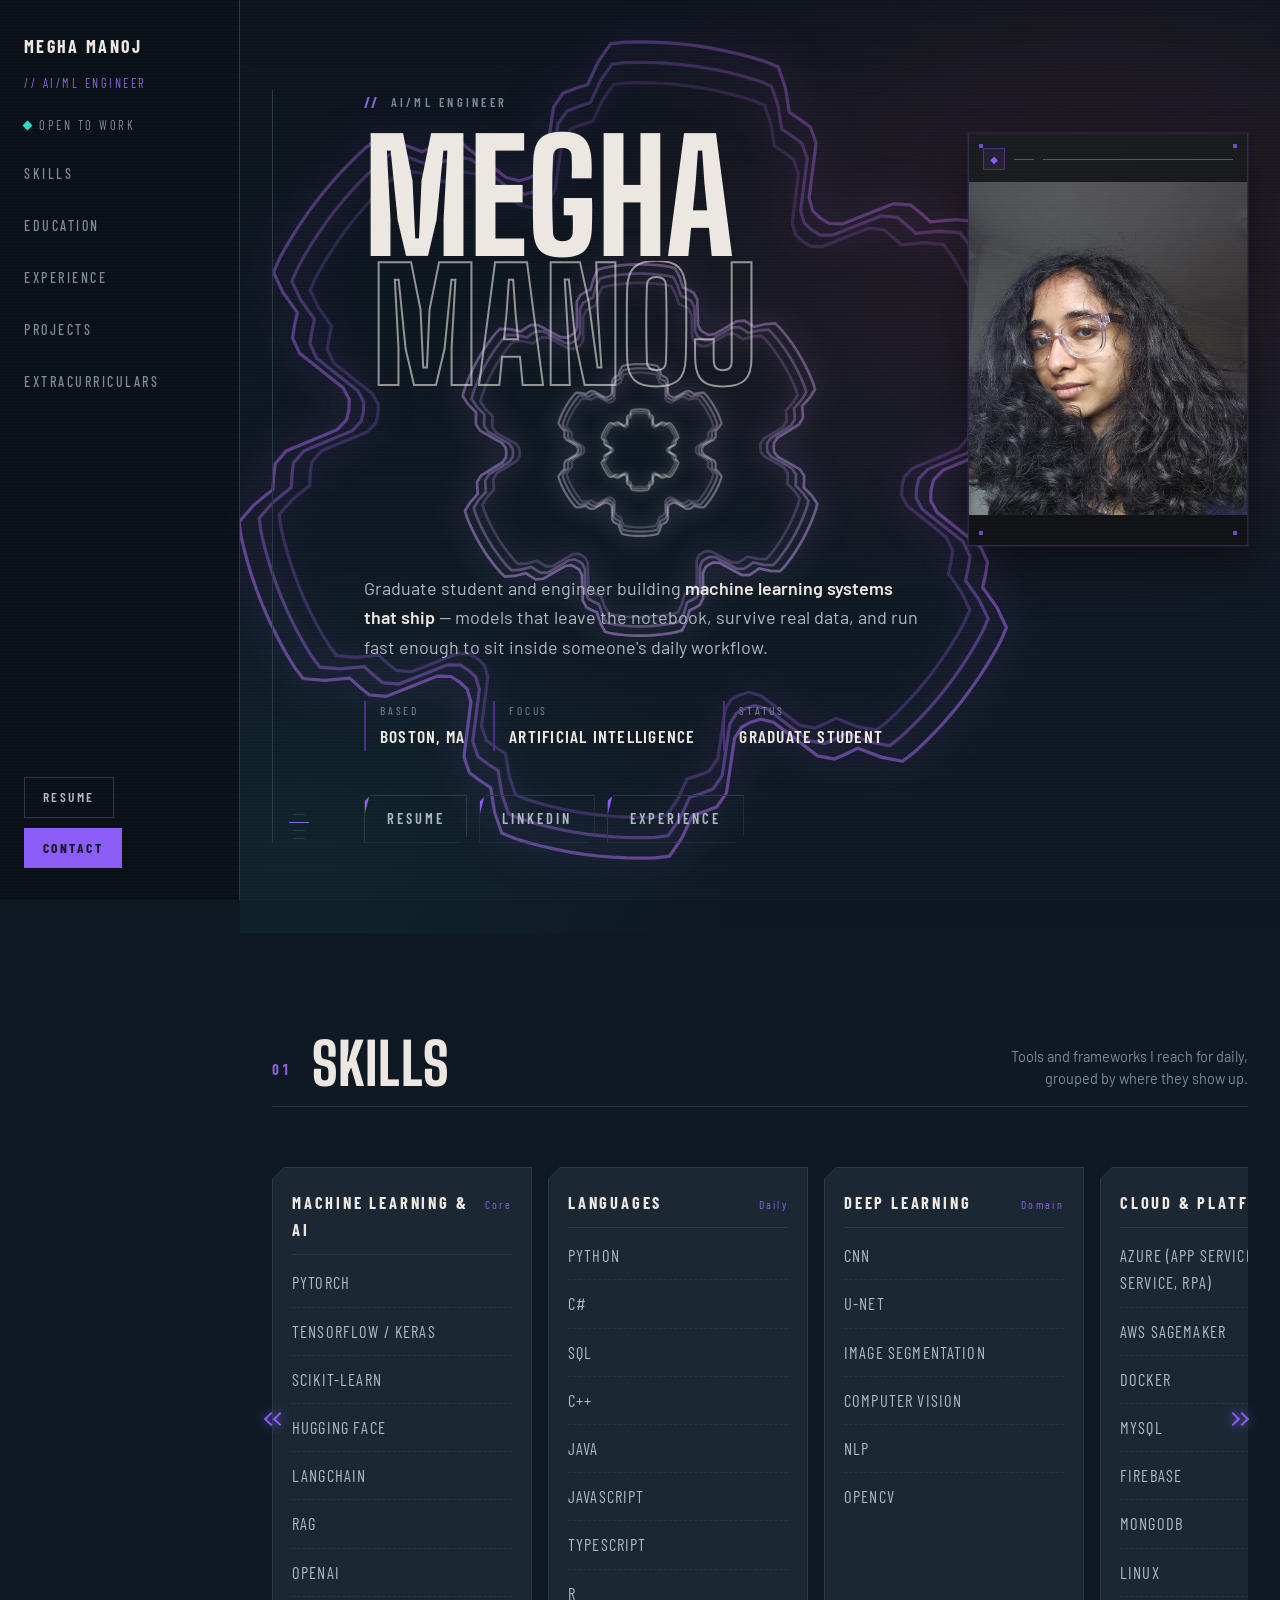
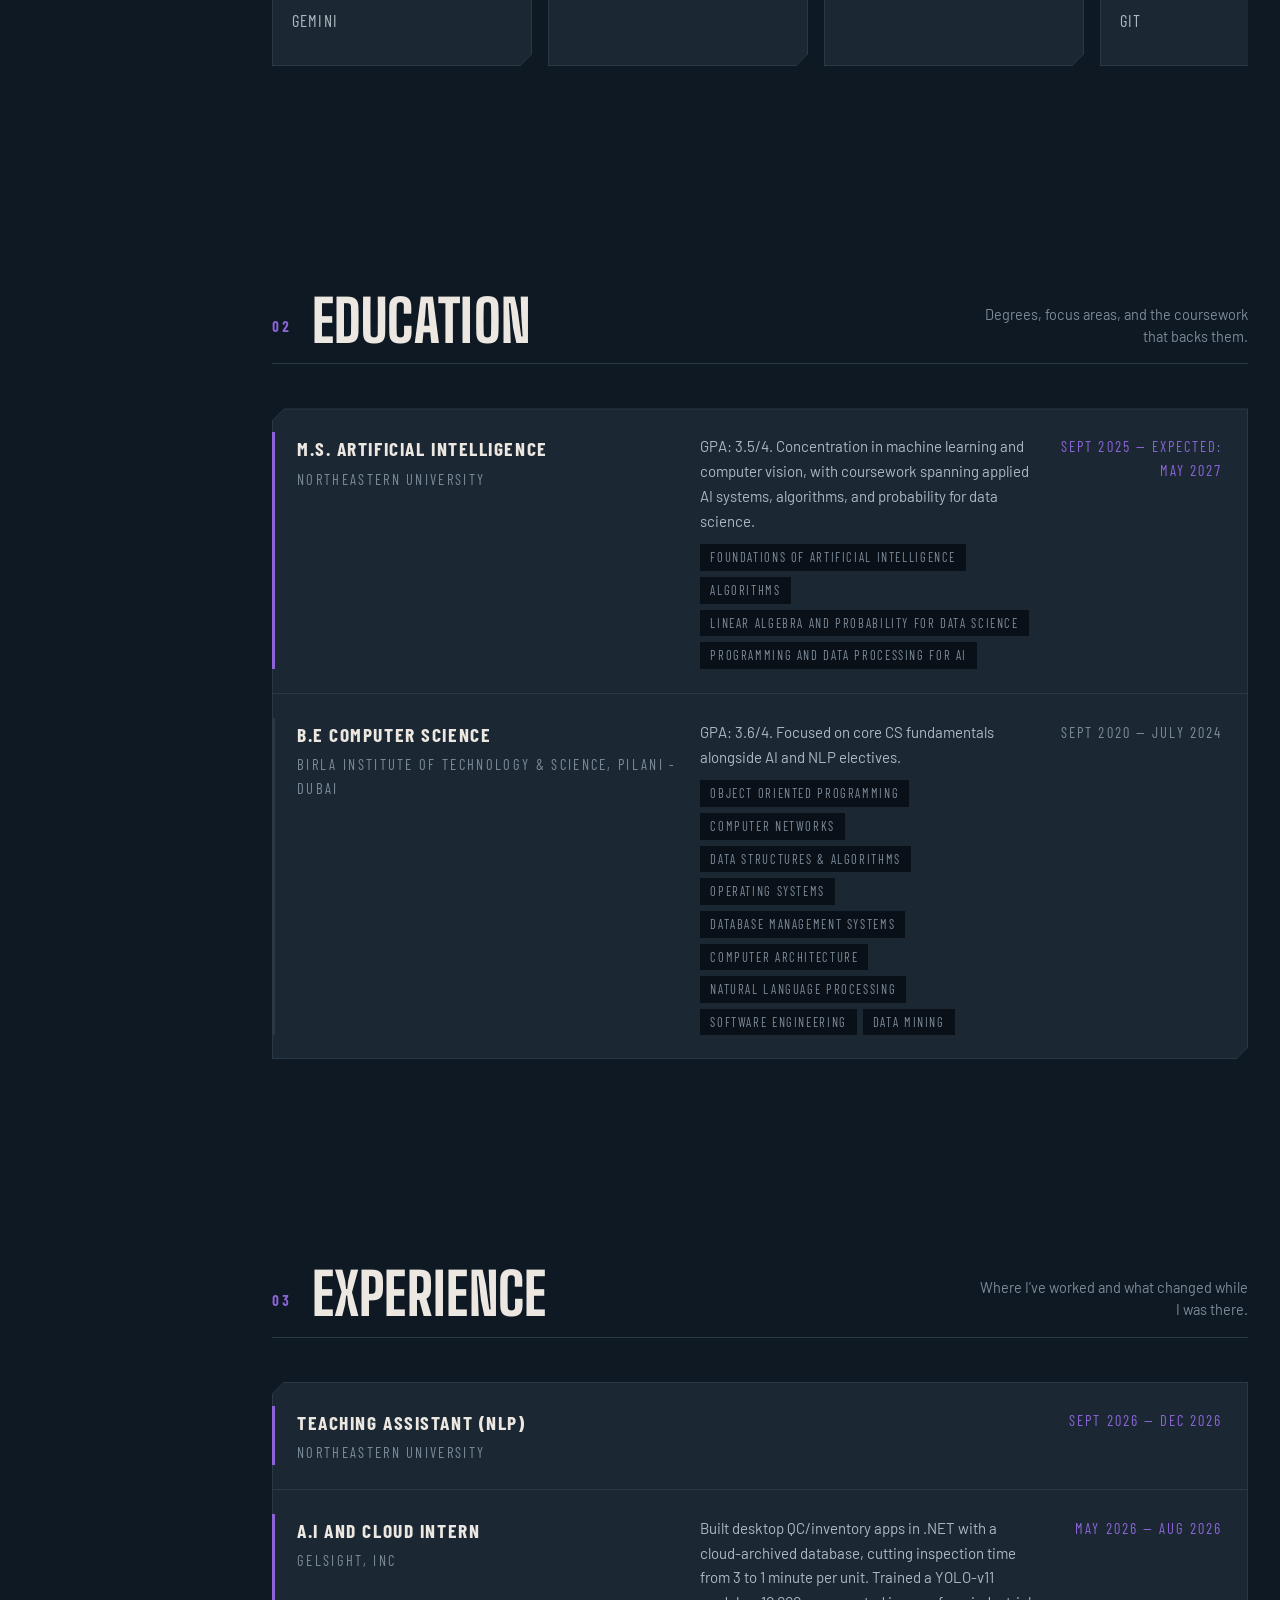
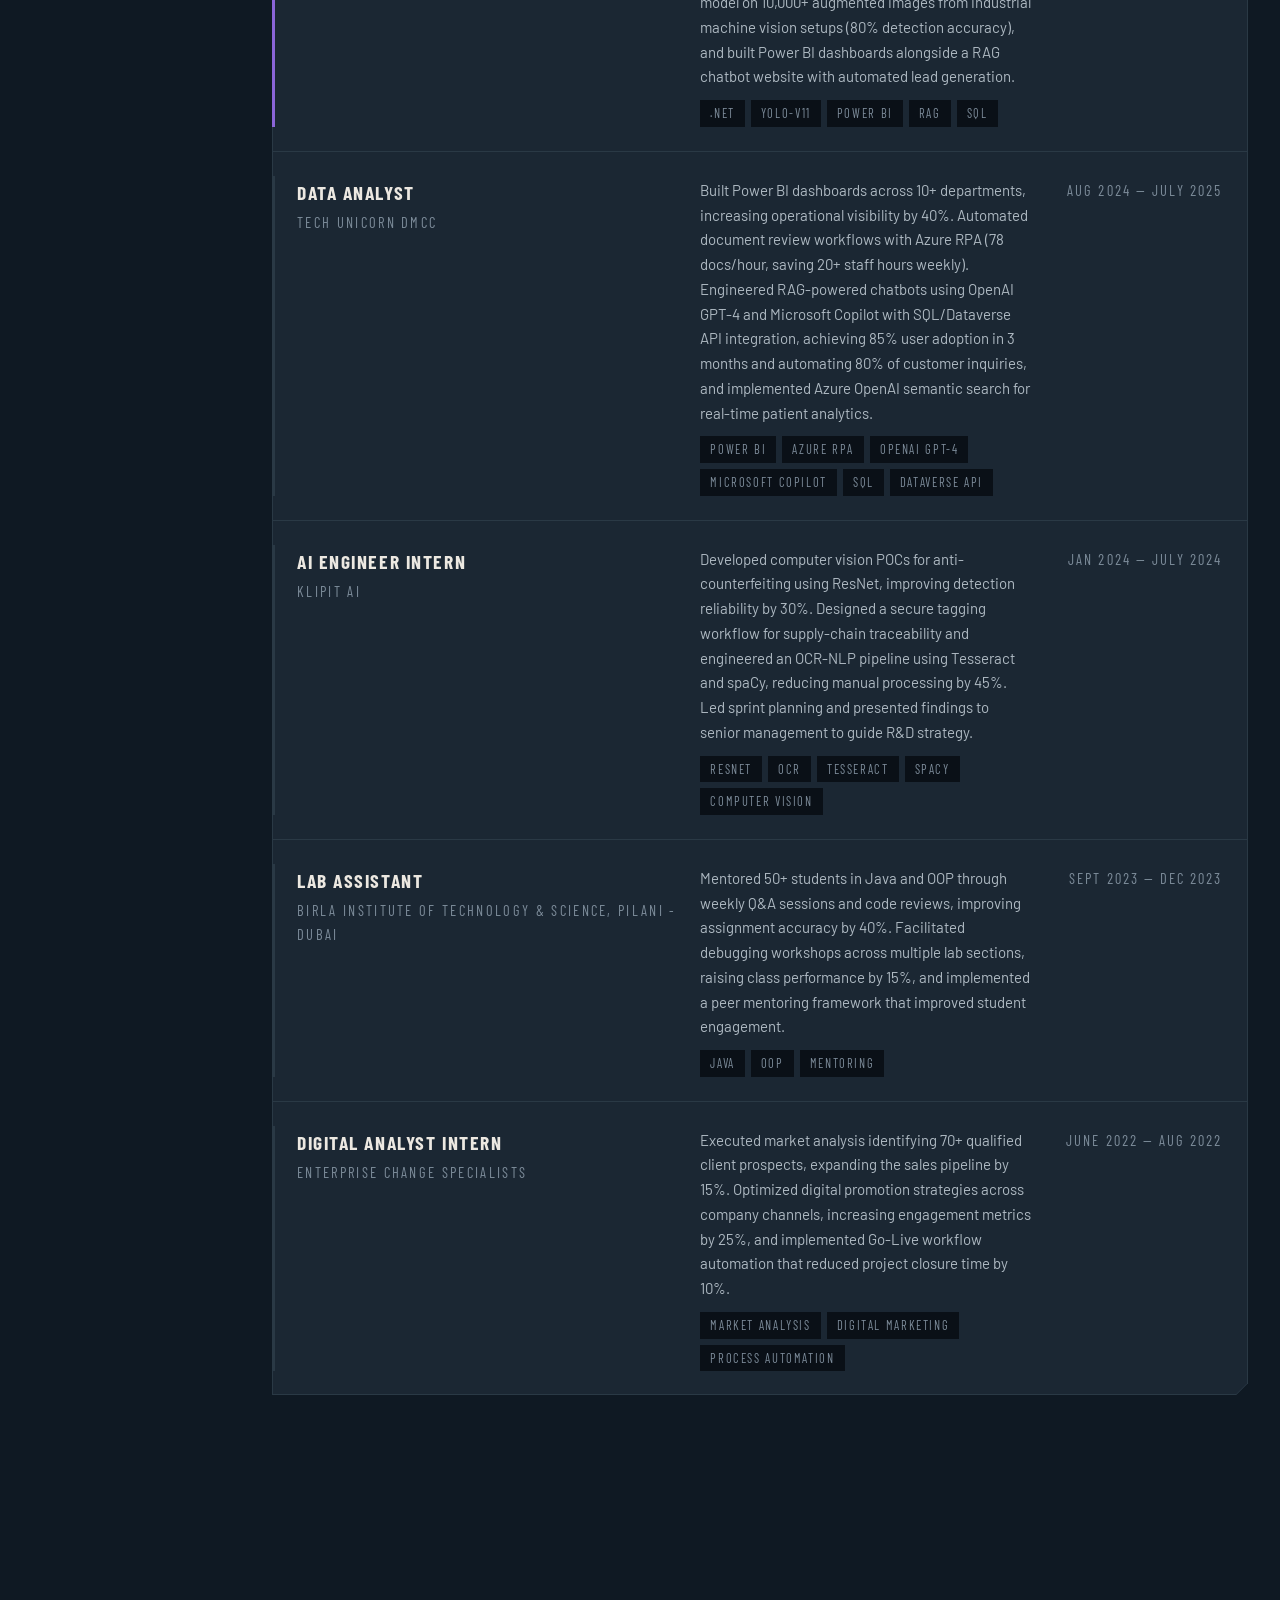
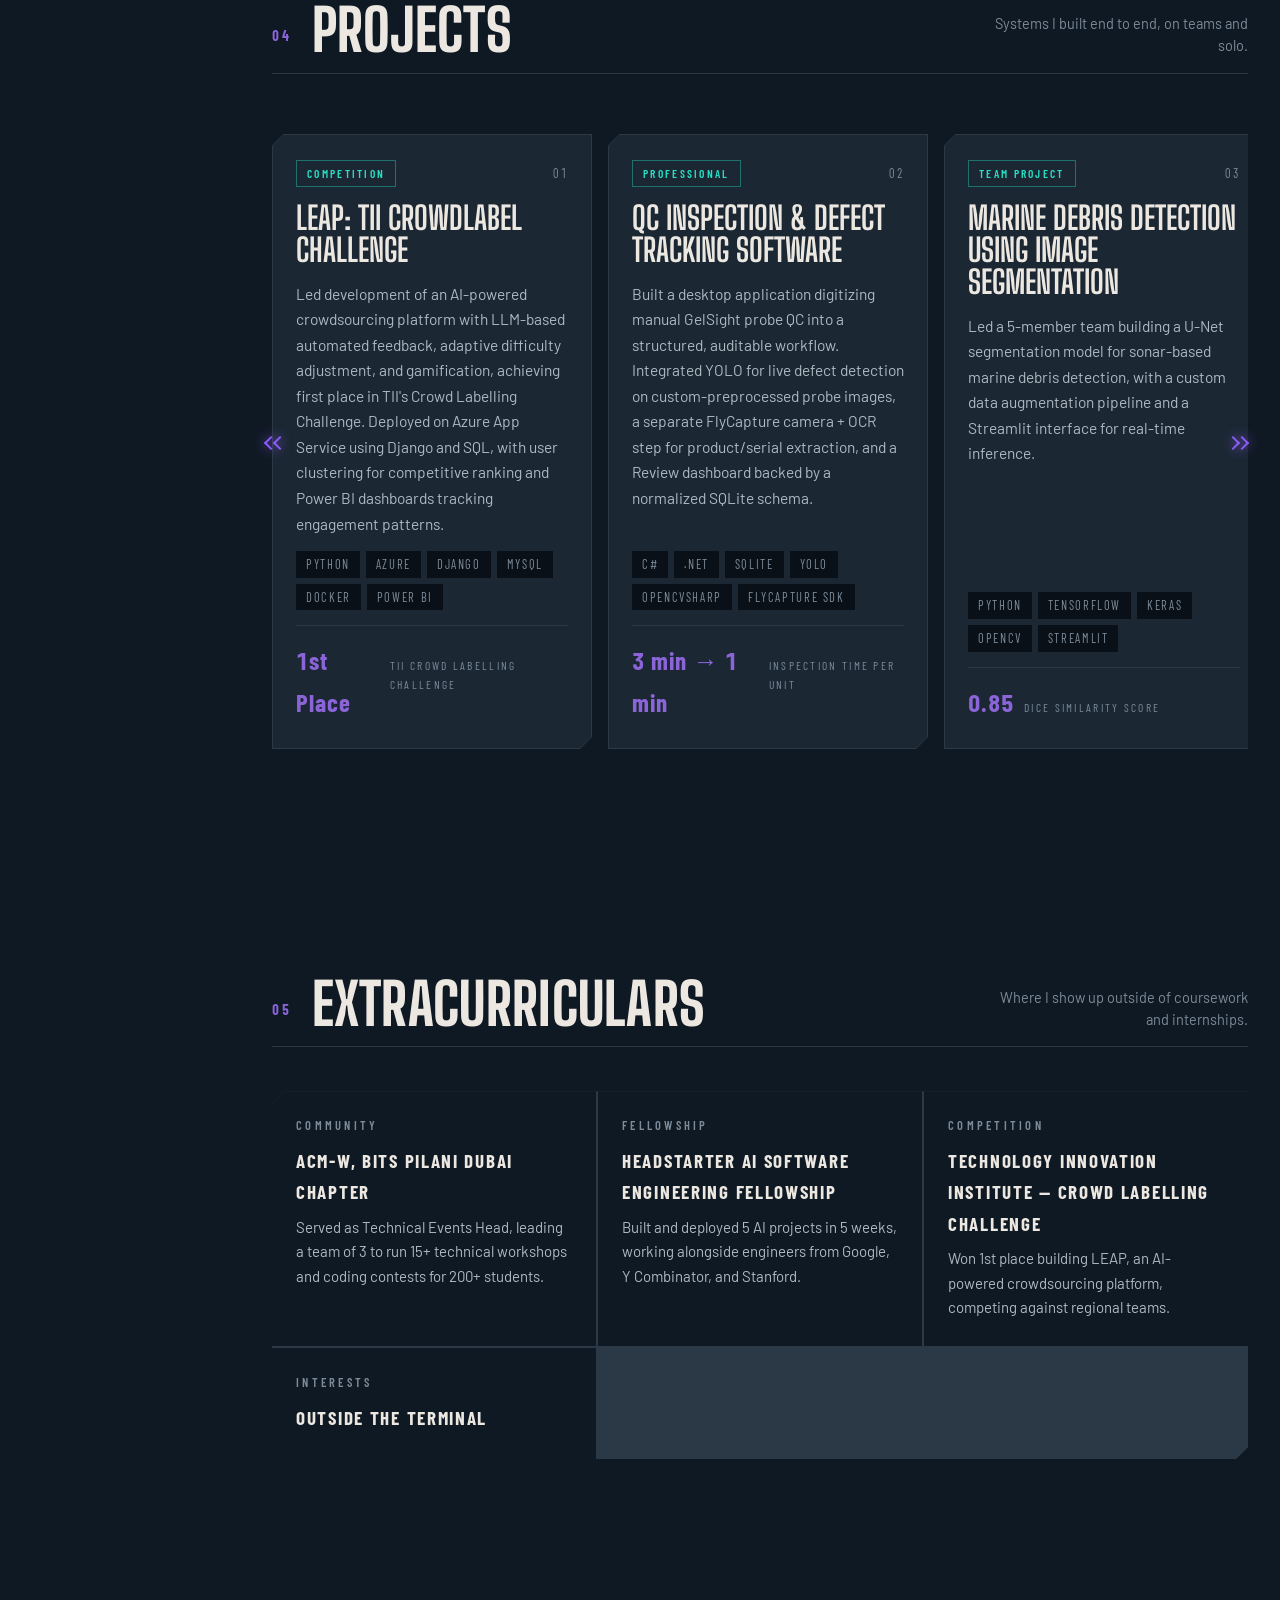
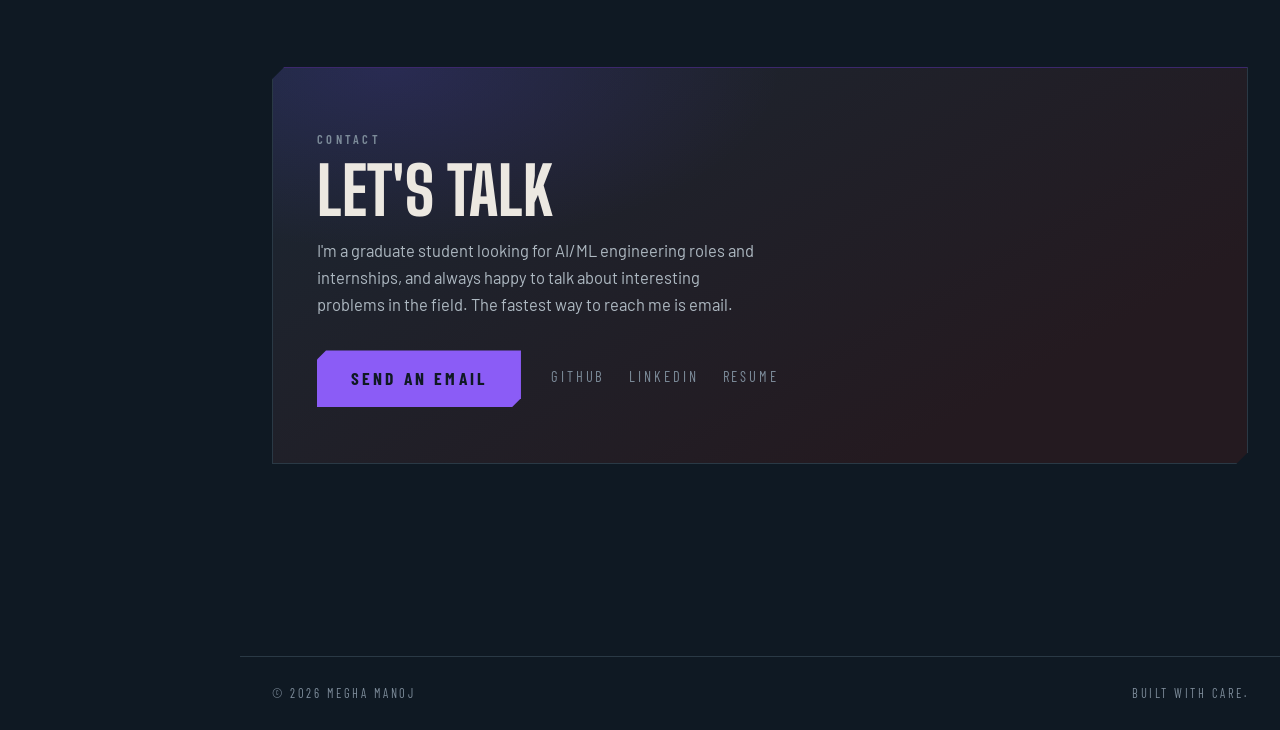
==== commit 31b32ad5: "feat: added scrollable bars for skills + exp" ====
--- a/index.html
+++ b/index.html
@@ -124,47 +124,51 @@
         <p></p>
       </div>
       <!-- EDIT: every item below -->
-      <div class="skills">
-        <div class="col notch fade">
-          <div class="col__h"><b>Machine Learning</b><i>Core</i></div>
-          <ul>
-            <li>PyTorch</li>
-            <li>TensorFlow / Keras</li>
-            <li>scikit-learn</li>
-            <li>Hugging Face</li>
-            <li>ONNX Runtime</li>
-          </ul>
+      <div class="hscroll-wrap">
+        <button type="button" class="scroll-arrow scroll-arrow--left" aria-label="Scroll left"><i aria-hidden="true"></i><i aria-hidden="true"></i></button>
+        <div class="skills hscroll">
+          <div class="col notch fade">
+            <div class="col__h"><b>Machine Learning</b><i>Core</i></div>
+            <ul>
+              <li>PyTorch</li>
+              <li>TensorFlow / Keras</li>
+              <li>scikit-learn</li>
+              <li>Hugging Face</li>
+              <li>ONNX Runtime</li>
+            </ul>
+          </div>
+          <div class="col notch fade">
+            <div class="col__h"><b>Languages &amp; Data</b><i>Daily</i></div>
+            <ul>
+              <li>Python</li>
+              <li>SQL</li>
+              <li>C++</li>
+              <li>NumPy / Pandas</li>
+              <li>Polars</li>
+            </ul>
+          </div>
+          <div class="col notch fade">
+            <div class="col__h"><b>Modeling</b><i>Domain</i></div>
+            <ul>
+              <li>CNNs &amp; ViTs</li>
+              <li>Semantic segmentation</li>
+              <li>3D reconstruction</li>
+              <li>Self-supervised learning</li>
+              <li>Model compression</li>
+            </ul>
+          </div>
+          <div class="col notch fade">
+            <div class="col__h"><b>Platform</b><i>MLOps</i></div>
+            <ul>
+              <li>Docker</li>
+              <li>AWS / S3 / EC2</li>
+              <li>MLflow</li>
+              <li>Weights &amp; Biases</li>
+              <li>CI/CD pipelines</li>
+            </ul>
+          </div>
         </div>
-        <div class="col notch fade">
-          <div class="col__h"><b>Languages &amp; Data</b><i>Daily</i></div>
-          <ul>
-            <li>Python</li>
-            <li>SQL</li>
-            <li>C++</li>
-            <li>NumPy / Pandas</li>
-            <li>Polars</li>
-          </ul>
-        </div>
-        <div class="col notch fade">
-          <div class="col__h"><b>Modeling</b><i>Domain</i></div>
-          <ul>
-            <li>CNNs &amp; ViTs</li>
-            <li>Semantic segmentation</li>
-            <li>3D reconstruction</li>
-            <li>Self-supervised learning</li>
-            <li>Model compression</li>
-          </ul>
-        </div>
-        <div class="col notch fade">
-          <div class="col__h"><b>Platform</b><i>MLOps</i></div>
-          <ul>
-            <li>Docker</li>
-            <li>AWS / S3 / EC2</li>
-            <li>MLflow</li>
-            <li>Weights &amp; Biases</li>
-            <li>CI/CD pipelines</li>
-          </ul>
-        </div>
+        <button type="button" class="scroll-arrow scroll-arrow--right" aria-label="Scroll right"><i aria-hidden="true"></i><i aria-hidden="true"></i></button>
       </div>
     </div>
   </section>
@@ -257,28 +261,32 @@
         <p>Built end to end — problem, model, and the interface someone uses.</p>
       </div>
       <!-- EDIT: all three cards, including the metrics -->
-      <div class="cards">
-        <article class="card notch fade">
-          <div class="card__top"><span class="card__kind">Deployed</span><span class="card__n">01</span></div>
-          <h3>Project One</h3>
-          <p>One or two sentences on the problem, the approach you took, and what it does now that it didn't before. Keep it concrete.</p>
-          <ul class="tags"><li>PyTorch</li><li>OpenCV</li><li>FastAPI</li><li>Docker</li></ul>
-          <div class="card__stat"><b>00%</b><span>Headline metric</span></div>
-        </article>
-        <article class="card notch fade">
-          <div class="card__top"><span class="card__kind">Research</span><span class="card__n">02</span></div>
-          <h3>Project Two</h3>
-          <p>What question you were answering, what you tried, and the result — including the part that didn't work if it's interesting.</p>
-          <ul class="tags"><li>Transformers</li><li>Hugging Face</li><li>W&amp;B</li><li>Python</li></ul>
-          <div class="card__stat"><b>0.00</b><span>Score / baseline</span></div>
-        </article>
-        <article class="card notch fade">
-          <div class="card__top"><span class="card__kind">Open source</span><span class="card__n">03</span></div>
-          <h3>Project Three</h3>
-          <p>A tool or library you released. Say who it's for and what it saves them, then link the repo from the title.</p>
-          <ul class="tags"><li>Python</li><li>NumPy</li><li>CLI</li><li>PyPI</li></ul>
-          <div class="card__stat"><b>000</b><span>Stars / users</span></div>
-        </article>
+      <div class="hscroll-wrap">
+        <button type="button" class="scroll-arrow scroll-arrow--left" aria-label="Scroll left"><i aria-hidden="true"></i><i aria-hidden="true"></i></button>
+        <div class="cards hscroll">
+          <article class="card notch fade">
+            <div class="card__top"><span class="card__kind">Deployed</span><span class="card__n">01</span></div>
+            <h3>Project One</h3>
+            <p>One or two sentences on the problem, the approach you took, and what it does now that it didn't before. Keep it concrete.</p>
+            <ul class="tags"><li>PyTorch</li><li>OpenCV</li><li>FastAPI</li><li>Docker</li></ul>
+            <div class="card__stat"><b>00%</b><span>Headline metric</span></div>
+          </article>
+          <article class="card notch fade">
+            <div class="card__top"><span class="card__kind">Research</span><span class="card__n">02</span></div>
+            <h3>Project Two</h3>
+            <p>What question you were answering, what you tried, and the result — including the part that didn't work if it's interesting.</p>
+            <ul class="tags"><li>Transformers</li><li>Hugging Face</li><li>W&amp;B</li><li>Python</li></ul>
+            <div class="card__stat"><b>0.00</b><span>Score / baseline</span></div>
+          </article>
+          <article class="card notch fade">
+            <div class="card__top"><span class="card__kind">Open source</span><span class="card__n">03</span></div>
+            <h3>Project Three</h3>
+            <p>A tool or library you released. Say who it's for and what it saves them, then link the repo from the title.</p>
+            <ul class="tags"><li>Python</li><li>NumPy</li><li>CLI</li><li>PyPI</li></ul>
+            <div class="card__stat"><b>000</b><span>Stars / users</span></div>
+          </article>
+        </div>
+        <button type="button" class="scroll-arrow scroll-arrow--right" aria-label="Scroll right"><i aria-hidden="true"></i><i aria-hidden="true"></i></button>
       </div>
     </div>
   </section>
@@ -617,6 +625,27 @@
     Object.keys(links).forEach(function(id){
       var s = document.getElementById(id);
       if (s) spy.observe(s);
+    });
+
+    // Skills / Projects horizontal scroll strips — arrow buttons page the
+    // strip by one card's width (+ gap) at a time.
+    document.querySelectorAll('.hscroll-wrap').forEach(function(wrap){
+      var track = wrap.querySelector('.hscroll');
+      var left = wrap.querySelector('.scroll-arrow--left');
+      var right = wrap.querySelector('.scroll-arrow--right');
+      if (!track) return;
+      function step(){
+        var item = track.firstElementChild;
+        if (!item) return track.clientWidth;
+        var gap = parseFloat(getComputedStyle(track).columnGap) || 0;
+        return item.getBoundingClientRect().width + gap;
+      }
+      if (left) left.addEventListener('click', function(){
+        track.scrollBy({ left: -step(), behavior: 'smooth' });
+      });
+      if (right) right.addEventListener('click', function(){
+        track.scrollBy({ left: step(), behavior: 'smooth' });
+      });
     });
   }
 
--- a/style2.css
+++ b/style2.css
@@ -310,9 +310,30 @@
 .fade{opacity:0;transform:translateY(18px);transition:opacity .65s ease,transform .65s ease}
 .fade.in{opacity:1;transform:none}
 
-/* ── 01 Skills ── */
-.skills{display:grid;grid-template-columns:repeat(auto-fit,minmax(238px,1fr));gap:16px}
-.col{background:var(--surface);border:1px solid var(--line);padding:22px 20px}
+/* ── 01 Skills ──
+   Shares the .hscroll horizontal-scroll-strip treatment with Projects —
+   see that section for the shared rules and the scroll arrows. */
+/* Two-layer notch "border": clip-path clips corners diagonally, but a plain
+   border never draws along that diagonal cut — so the outer layer (this
+   element) supplies the ring color, and an inset ::before supplies the
+   surface color, leaving a uniform colored edge all the way round,
+   including the notched corner. */
+.col{
+  position:relative;background:var(--line);padding:22px 20px;
+  flex:0 0 260px;scroll-snap-align:start;
+  transition:background .22s;
+}
+.col::before{
+  content:"";position:absolute;inset:1px;z-index:-1;
+  background:var(--surface);
+  clip-path:polygon(
+    calc(var(--notch) - 1px) 0,100% 0,
+    100% calc(100% - var(--notch) + 1px),
+    calc(100% - var(--notch) + 1px) 100%,
+    0 100%,0 calc(var(--notch) - 1px)
+  );
+}
+.col:hover{background:var(--accent)}
 .col__h{
   display:flex;align-items:baseline;justify-content:space-between;gap:10px;
   border-bottom:1px solid var(--line);padding-bottom:11px;margin-bottom:4px;
@@ -333,7 +354,19 @@
 .col li:hover{color:var(--accent);padding-left:6px}
 
 /* ── 02 Experience / Education ── */
-.board{border:1px solid var(--line);background:var(--surface)}
+/* Same two-layer notch "border" as the skills cards — see .col above. */
+.board{position:relative;background:var(--line);transition:background .22s}
+.board::before{
+  content:"";position:absolute;inset:1px;z-index:-1;
+  background:var(--surface);
+  clip-path:polygon(
+    calc(var(--notch) - 1px) 0,100% 0,
+    100% calc(100% - var(--notch) + 1px),
+    calc(100% - var(--notch) + 1px) 100%,
+    0 100%,0 calc(var(--notch) - 1px)
+  );
+}
+.board:hover{background:var(--accent)}
 .job{
   display:grid;grid-template-columns:3px 1.15fr 1fr 168px;
   align-items:start;gap:22px;
@@ -361,14 +394,69 @@
 }
 .job--now time{color:var(--accent)}
 
+/* ── Shared horizontal scroll strip (Skills + Projects) ──
+   A flex row that never wraps, so overflow-x is always there to scroll
+   through the cards side to side. */
+.hscroll-wrap{position:relative}
+.hscroll{
+  display:flex;gap:16px;
+  overflow-x:auto;overflow-y:hidden;
+  padding:16px 0 20px;
+  scroll-snap-type:x proximity;
+  scrollbar-width:thin;scrollbar-color:var(--accent-deep) var(--surface);
+}
+.hscroll::-webkit-scrollbar{height:8px}
+.hscroll::-webkit-scrollbar-track{background:var(--surface)}
+.hscroll::-webkit-scrollbar-thumb{background:var(--accent-deep)}
+.hscroll::-webkit-scrollbar-thumb:hover{background:var(--accent)}
+
+/* Scrollability hint — pinned outside the scrolling strip (so it never
+   scrolls away with the content) as a double hollow chevron, pulsing in
+   the same violet glow/stroke style as the #seal background fractal.
+   Real <button>s underneath: click to page the strip left/right. */
+.scroll-arrow{
+  position:absolute;top:50%;transform:translateY(-50%);
+  width:26px;height:20px;z-index:2;
+  background:none;border:0;padding:0;cursor:pointer;
+  filter:drop-shadow(0 0 6px var(--iso-violet));
+  animation:scroll-arrow-pulse 1.8s ease-in-out infinite;
+}
+.scroll-arrow i{
+  position:absolute;top:50%;width:10px;height:10px;margin-top:-5px;
+  border:0 solid var(--iso-violet);
+}
+.scroll-arrow i:first-child{left:0}
+.scroll-arrow i:last-child{left:9px}
+.scroll-arrow--left{left:-6px}
+.scroll-arrow--right{right:-6px}
+.scroll-arrow--left i{border-top-width:2px;border-left-width:2px;transform:rotate(-45deg)}
+.scroll-arrow--right i{border-top-width:2px;border-right-width:2px;transform:rotate(45deg)}
+@keyframes scroll-arrow-pulse{
+  0%,100%{opacity:.35;transform:translateY(-50%) scale(.9)}
+  50%{opacity:1;transform:translateY(-50%) scale(1.2)}
+}
+
 /* ── 03 Projects ── */
-.cards{display:grid;grid-template-columns:repeat(auto-fit,minmax(300px,1fr));gap:16px}
+/* Same two-layer notch "border" as the skills cards — see .col above. */
 .card{
-  position:relative;background:var(--surface);border:1px solid var(--line);
+  position:relative;background:var(--line);
   padding:26px 24px;display:flex;flex-direction:column;gap:15px;
-  transition:transform .26s,border-color .26s,background .26s,box-shadow .26s;
-}
-.card:hover{transform:translateY(-5px);border-color:var(--accent);background:var(--surface-2);box-shadow:0 12px 30px rgba(255,70,85,.14)}
+  flex:0 0 320px;scroll-snap-align:start;
+  transition:transform .26s,background .26s,box-shadow .26s;
+}
+.card::before{
+  content:"";position:absolute;inset:1px;z-index:-1;
+  background:var(--surface);transition:background .26s;
+  clip-path:polygon(
+    calc(var(--notch) - 1px) 0,100% 0,
+    100% calc(100% - var(--notch) + 1px),
+    calc(100% - var(--notch) + 1px) 100%,
+    0 100%,0 calc(var(--notch) - 1px)
+  );
+}
+
+.card:hover{transform:translateY(-5px);background:var(--accent);box-shadow:0 12px 30px rgba(255,70,85,.14)}
+.card:hover::before{background:var(--surface-2)}
 .card__top{display:flex;align-items:center;justify-content:space-between;gap:12px}
 .card__kind{
   font-family:var(--util);font-size:11.5px;font-weight:600;
@@ -406,7 +494,11 @@
 }
 
 /* ── 04 Extracurriculars ── */
-.extras{display:grid;grid-template-columns:repeat(auto-fit,minmax(280px,1fr));gap:2px;background:var(--line)}
+/* .extras is fill-based (its background shows through the grid gaps as the
+   dividers/border), so it already clips cleanly at the notched corner —
+   just add the same hover-to-accent used by the other card sections. */
+.extras{display:grid;grid-template-columns:repeat(auto-fit,minmax(280px,1fr));gap:2px;background:var(--line);transition:background .22s}
+.extras:hover{background:var(--accent)}
 .extra{background:var(--ink);padding:24px 24px 26px;transition:background .22s}
 .extra:hover{background:var(--surface)}
 .extra .label{display:block;margin-bottom:9px}
@@ -425,7 +517,7 @@
 }
 .contact::before{
   content:"";position:absolute;inset:0;pointer-events:none;
-  background:radial-gradient(560px 260px at 12% 0%,rgba(255,70,85,.16),transparent 70%);
+  background:radial-gradient(560px 260px at 12% 0%,rgba(110, 70, 255, 0.16),transparent 70%);
 }
 .contact > *{position:relative}
 .contact h2{
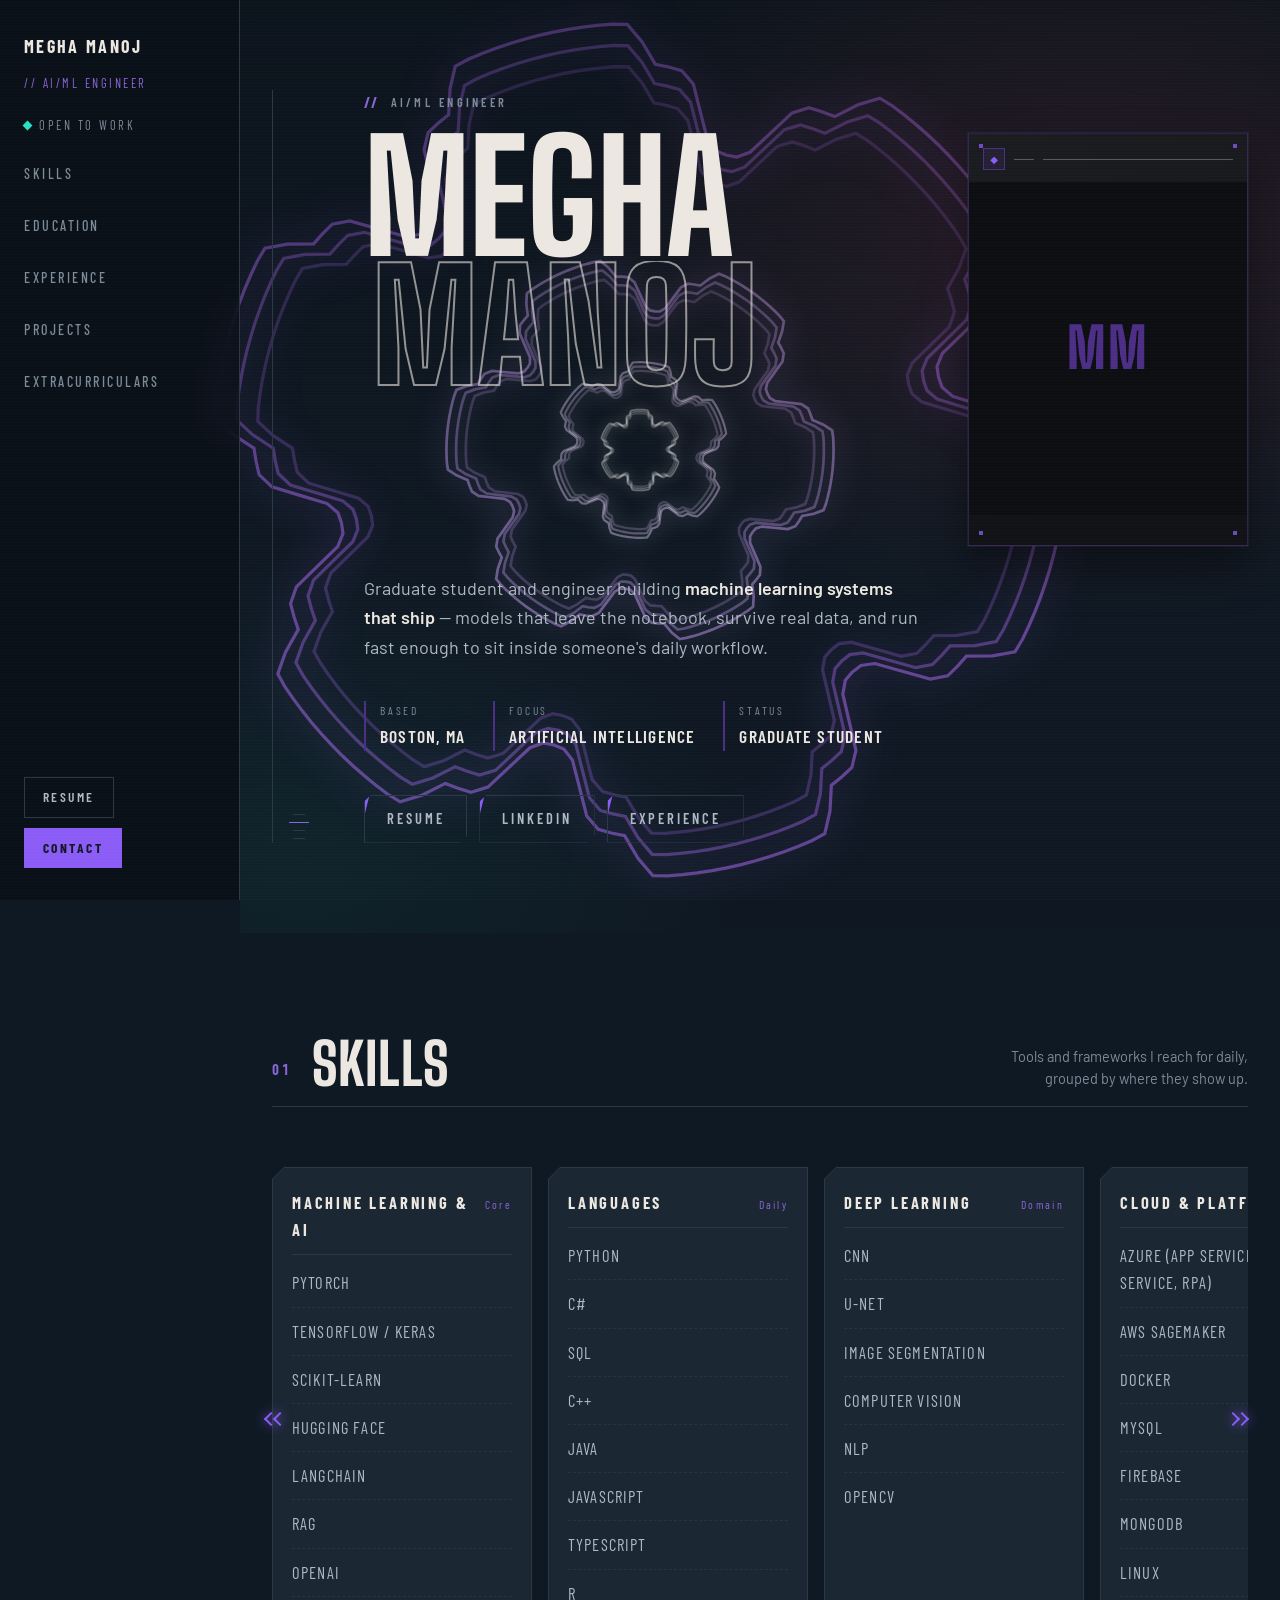
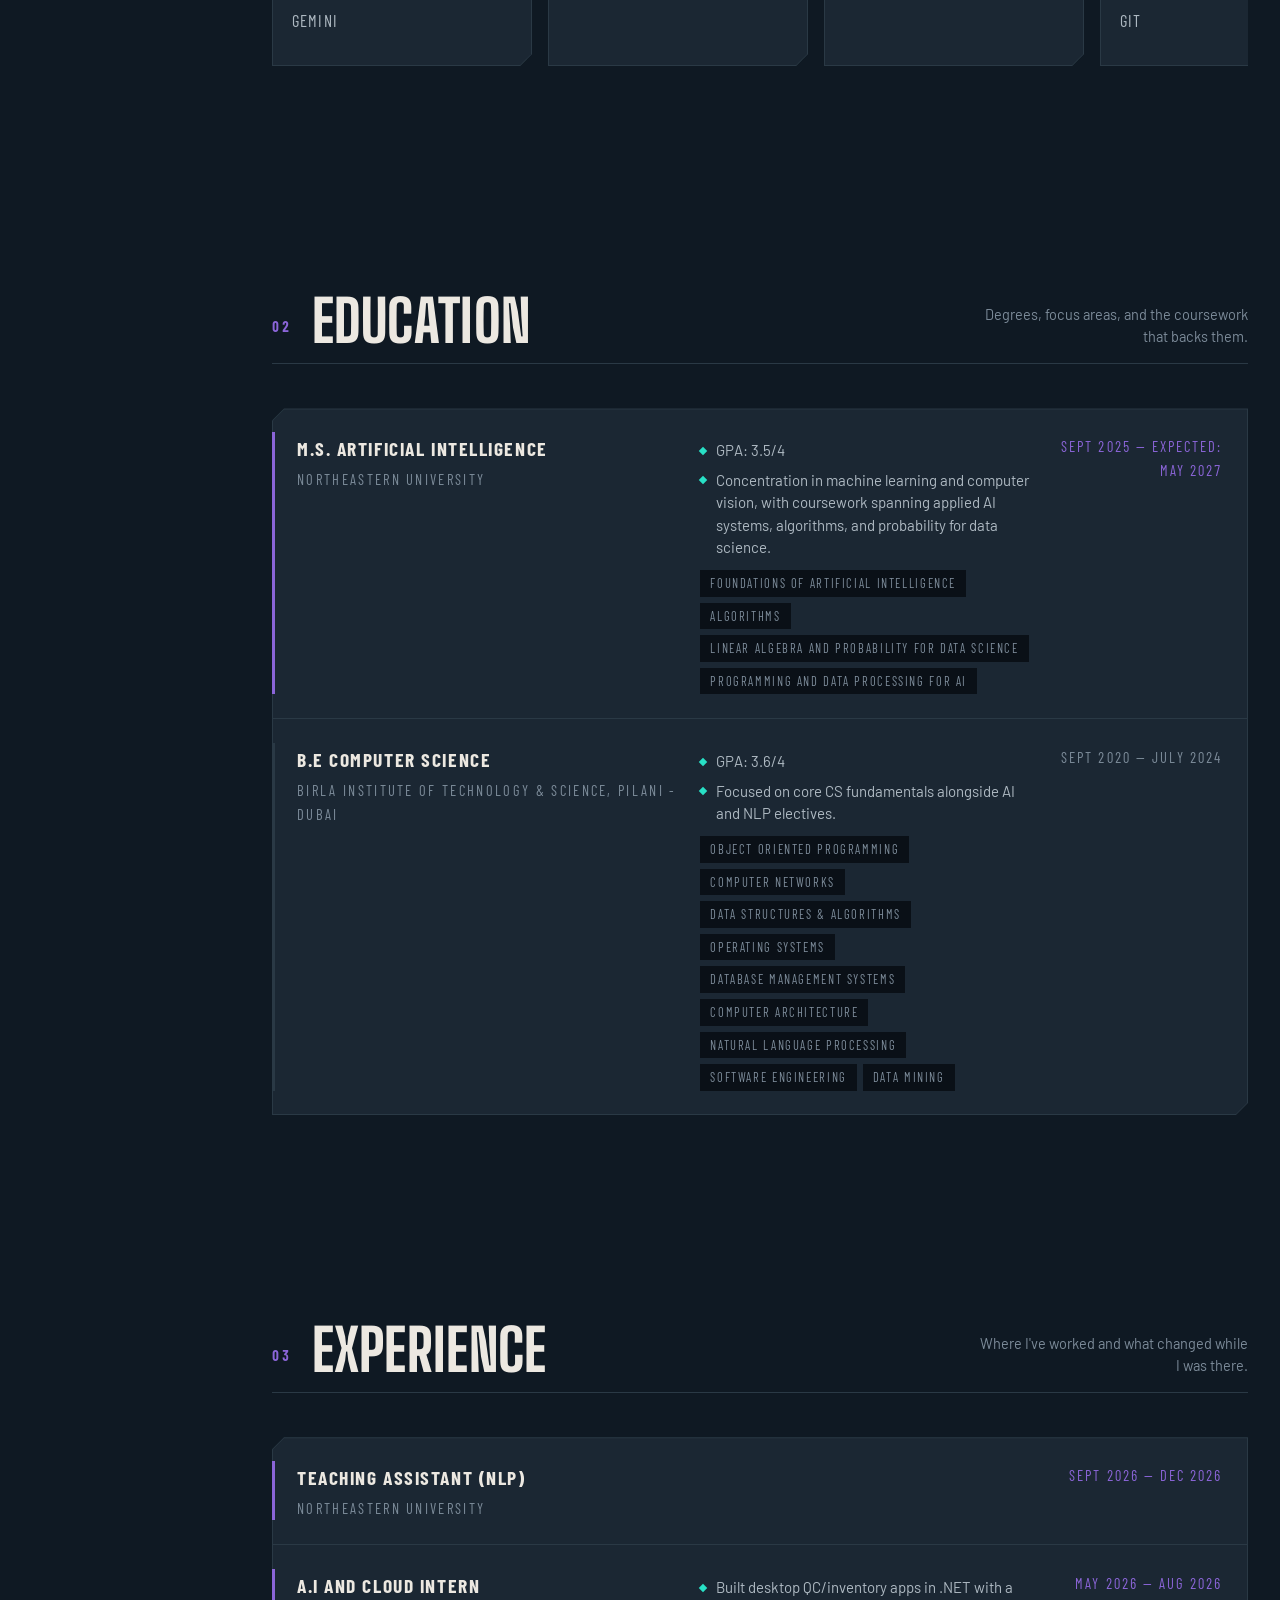
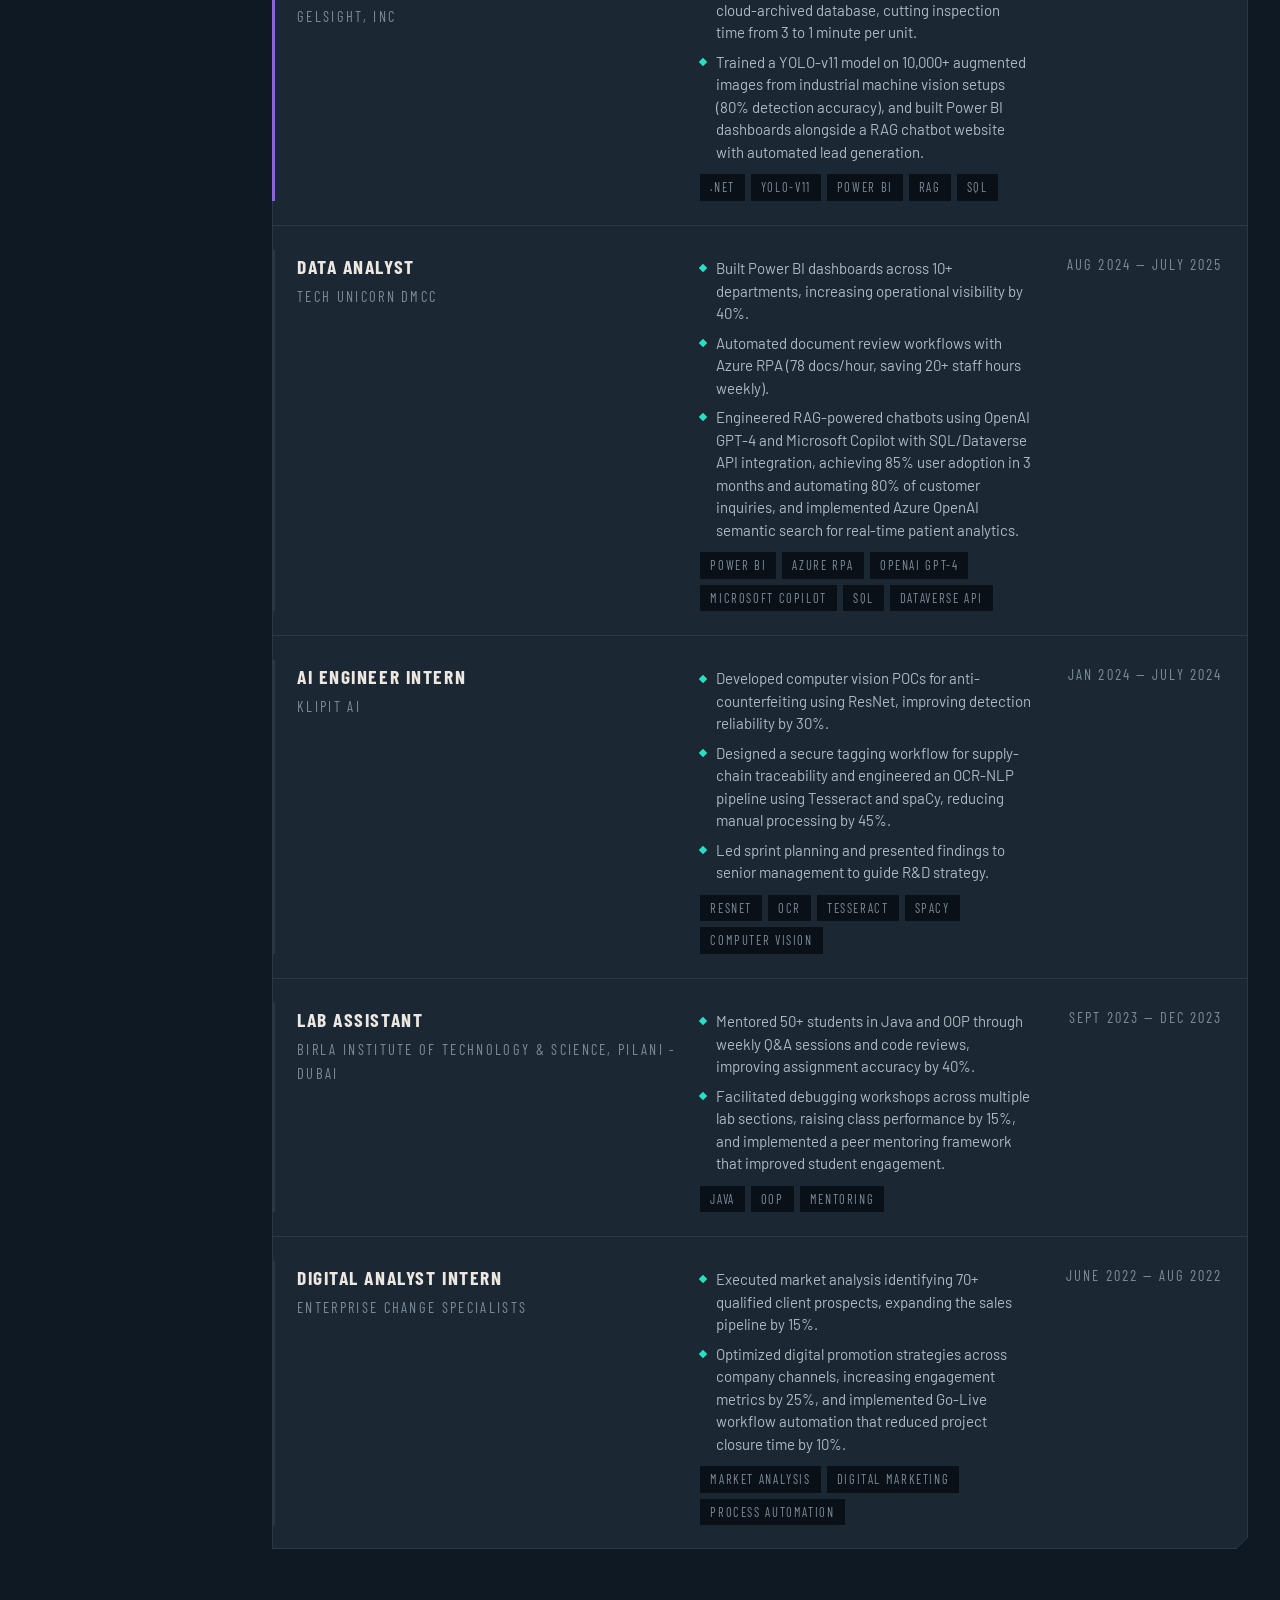
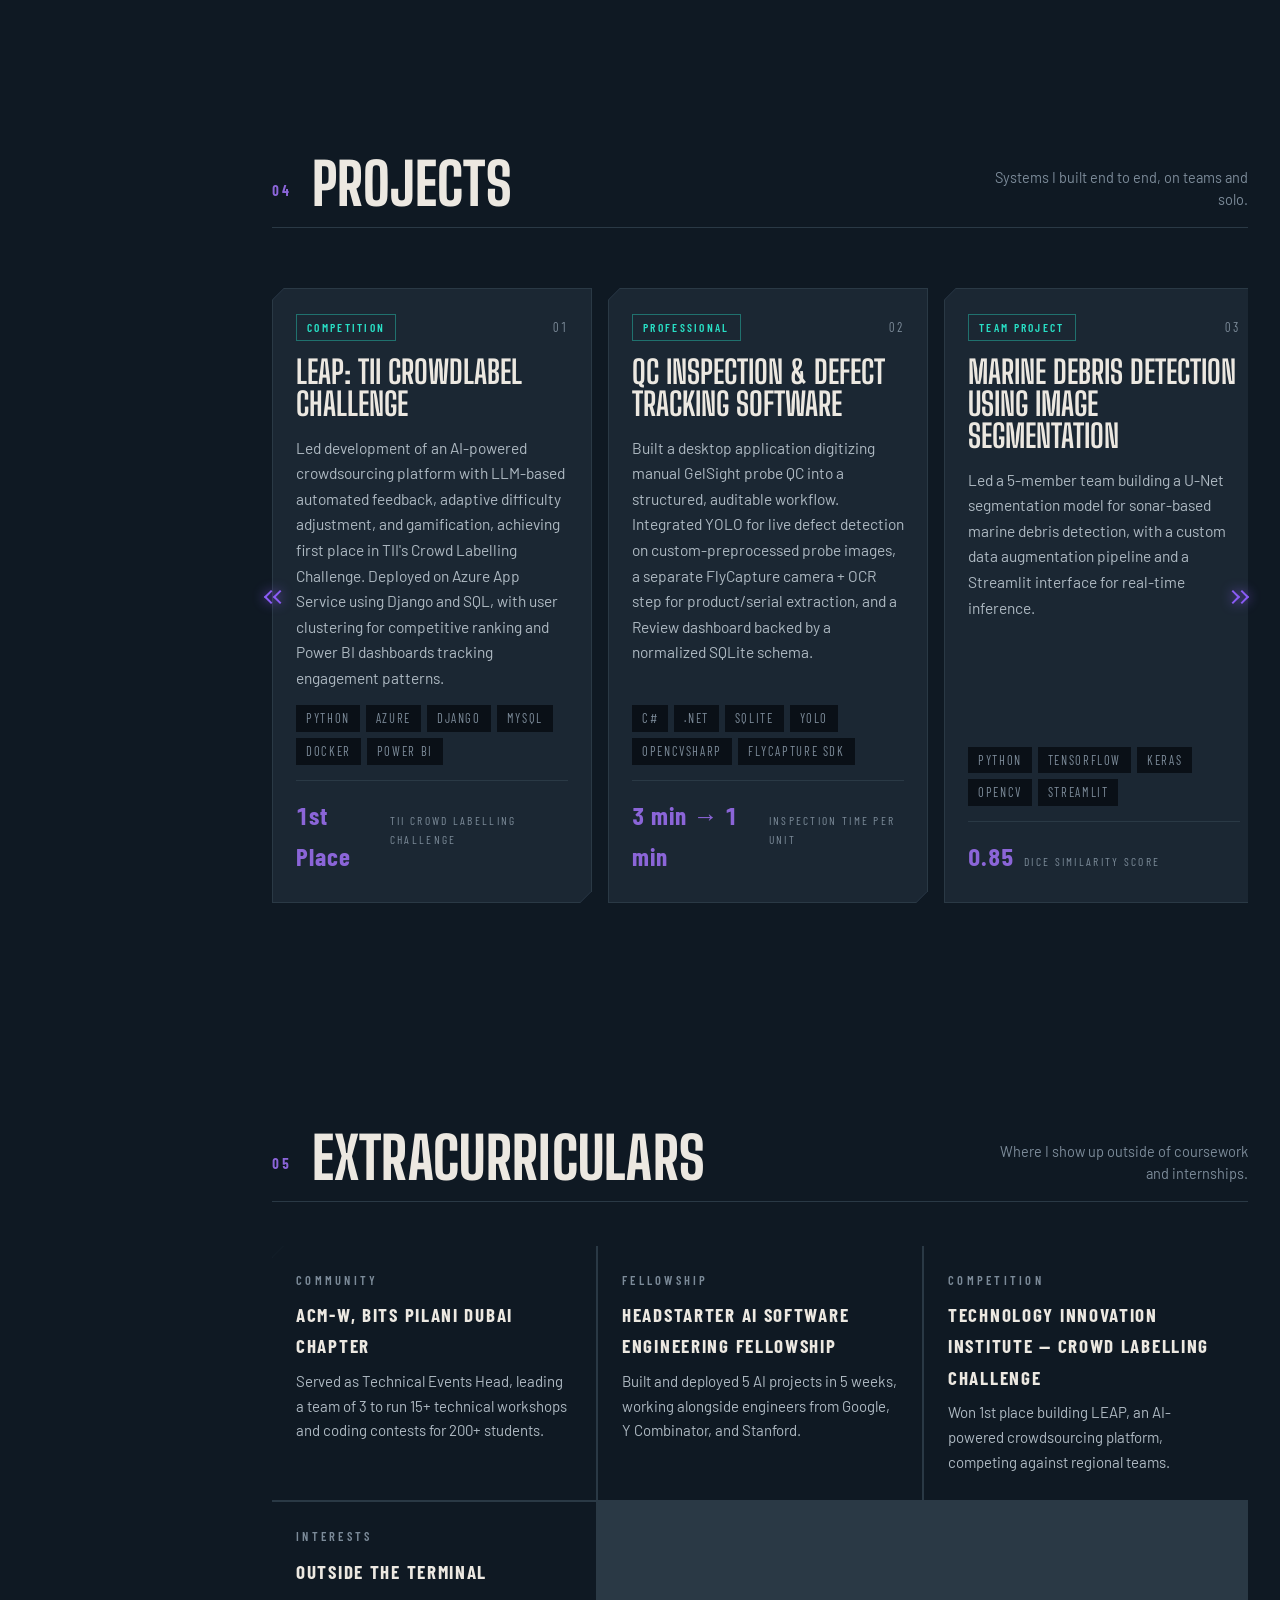
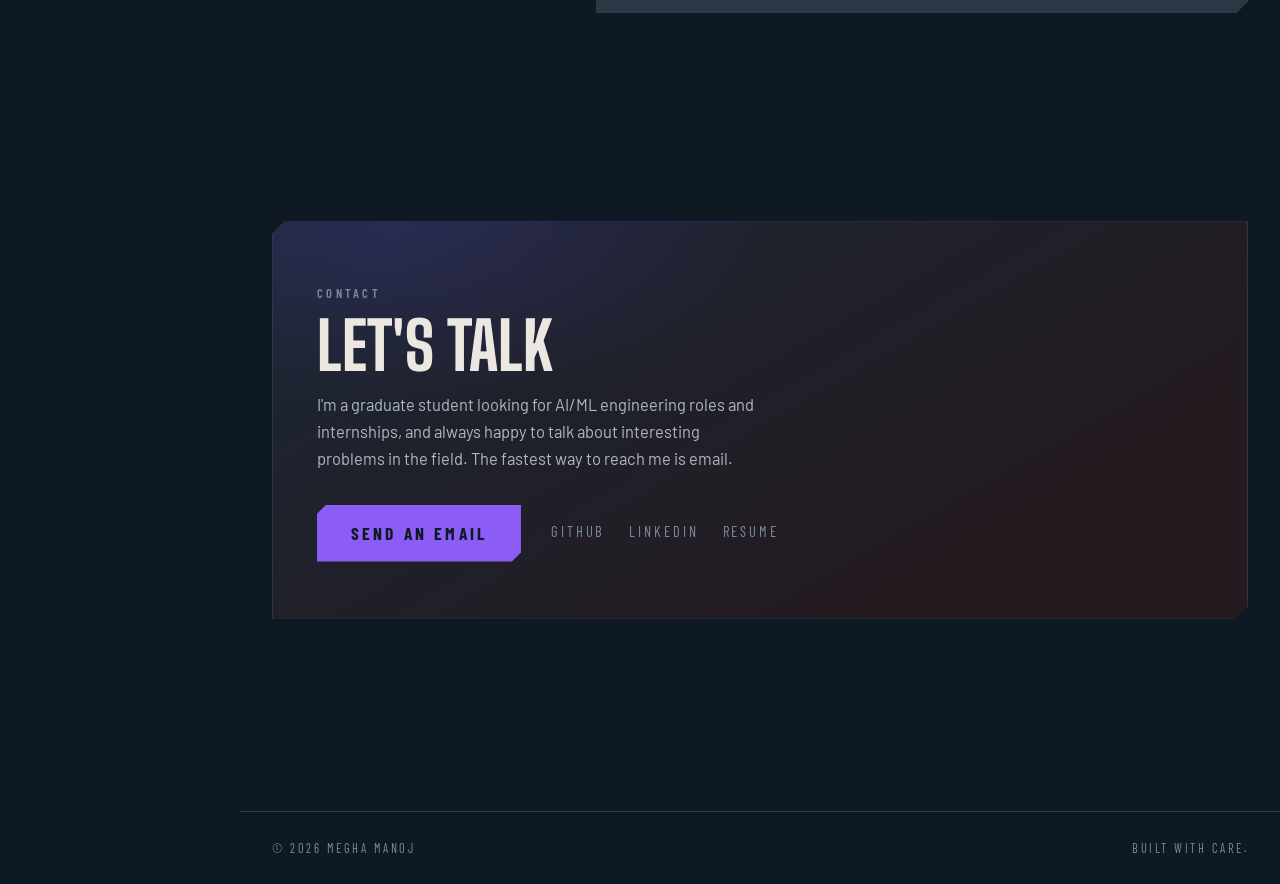
==== commit 533c314e: "feat: changed ui" ====
--- a/index.html
+++ b/index.html
@@ -386,6 +386,12 @@
     items.forEach(function(t){ ul.appendChild(node('li', null, t)); });
     return ul;
   }
+  function pointList(items){
+    if (!items || !items.length) return null;
+    var ul = node('ul', 'job__points');
+    items.forEach(function(t){ ul.appendChild(node('li', null, t)); });
+    return ul;
+  }
   function pad(n){ return (n < 10 ? '0' : '') + n; }
   function period(a, b){
     a = (a || '').trim(); b = (b || '').trim();
@@ -415,7 +421,12 @@
     art.appendChild(head);
 
     var body = node('div');
-    if (o.description) body.appendChild(node('p', null, o.description));
+    if (Array.isArray(o.description)) {
+      var points = pointList(o.description);
+      if (points) body.appendChild(points);
+    } else if (o.description) {
+      body.appendChild(node('p', null, o.description));
+    }
     var tags = tagList(o.tags);
     if (tags) body.appendChild(tags);
     art.appendChild(body);
--- a/style2.css
+++ b/style2.css
@@ -46,7 +46,7 @@
 }
 
 *{box-sizing:border-box;margin:0;padding:0}
-html{scroll-behavior:smooth;scroll-padding-top:24px}
+html{scroll-behavior:smooth;scroll-padding-top:24px;overflow-x:hidden}
 body{
   background:var(--ink);
   color:var(--text);
@@ -54,6 +54,7 @@
   font-size:var(--fs-root);
   line-height:1.65;
   margin-left:var(--sidebar-w);
+  max-width:100vw;
   -webkit-font-smoothing:antialiased;
   overflow-x:hidden;
 }
@@ -386,6 +387,16 @@
   text-transform:uppercase;color:var(--muted);margin-top:3px;display:block;
 }
 .job p{font-size:15px;color:var(--text);margin-top:2px}
+.job__points{list-style:none;margin-top:6px}
+.job__points li{
+  position:relative;padding-left:16px;margin-top:7px;
+  font-size:15px;line-height:1.5;color:var(--text);
+}
+.job__points li::before{
+  content:"";position:absolute;left:0;top:.55em;
+  width:6px;height:6px;background:var(--cyan);
+  transform:rotate(45deg);
+}
 .job .tags{margin-top:11px}
 .job time{
   font-family:var(--util);font-size:14.5px;letter-spacing:.14em;
@@ -558,7 +569,11 @@
 }
 @media (max-width:820px){
   html{scroll-padding-top:76px}
-  .wrap{padding:0 24px}
+  /* The desktop clamp's 70px floor doesn't shrink past that on narrow
+     phones, which was wide enough to force horizontal overflow — give it
+     a smaller floor that actually scales down with the viewport. */
+  :root{--fs-hero-name:clamp(48px,14vw,110px)}
+  .wrap{padding:0 28px}
   /* Smartphone / narrow view — the side panel becomes a top bar again. */
   .bar{
     top:0;left:0;right:0;bottom:auto;
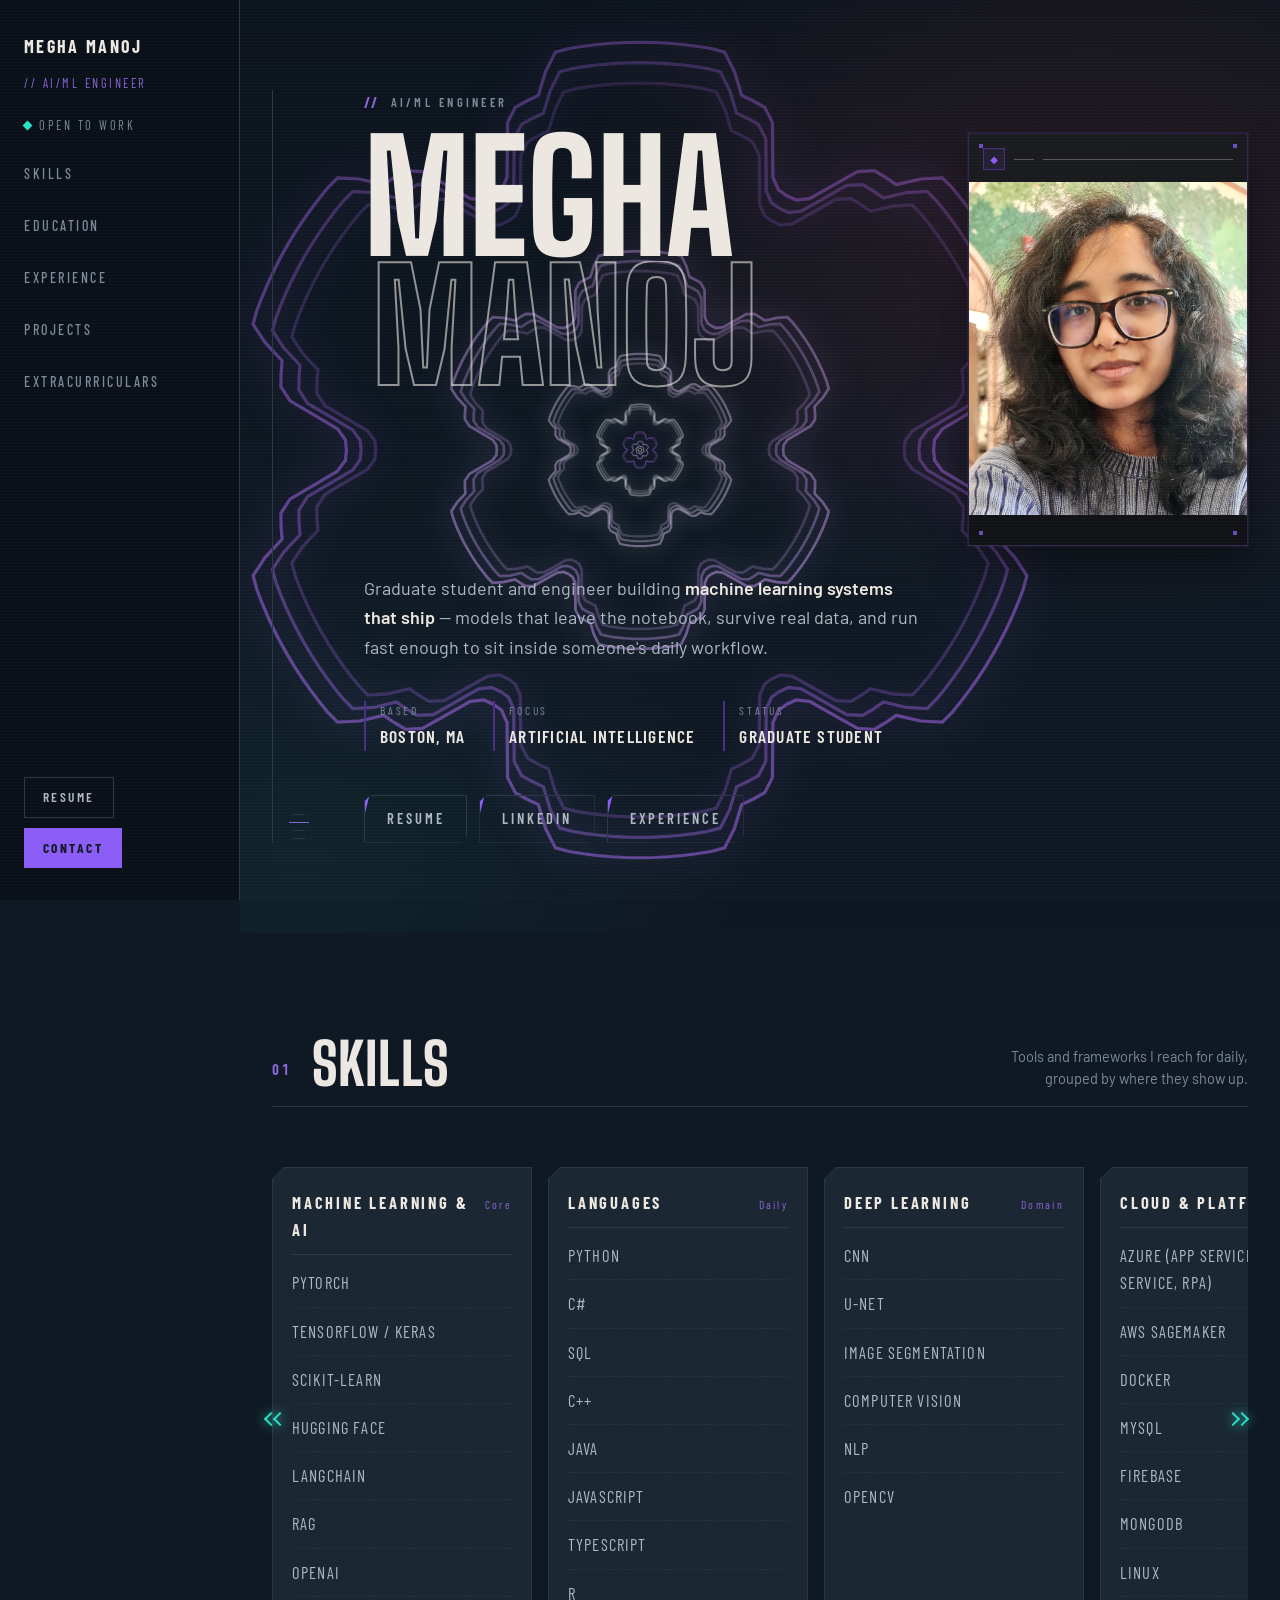
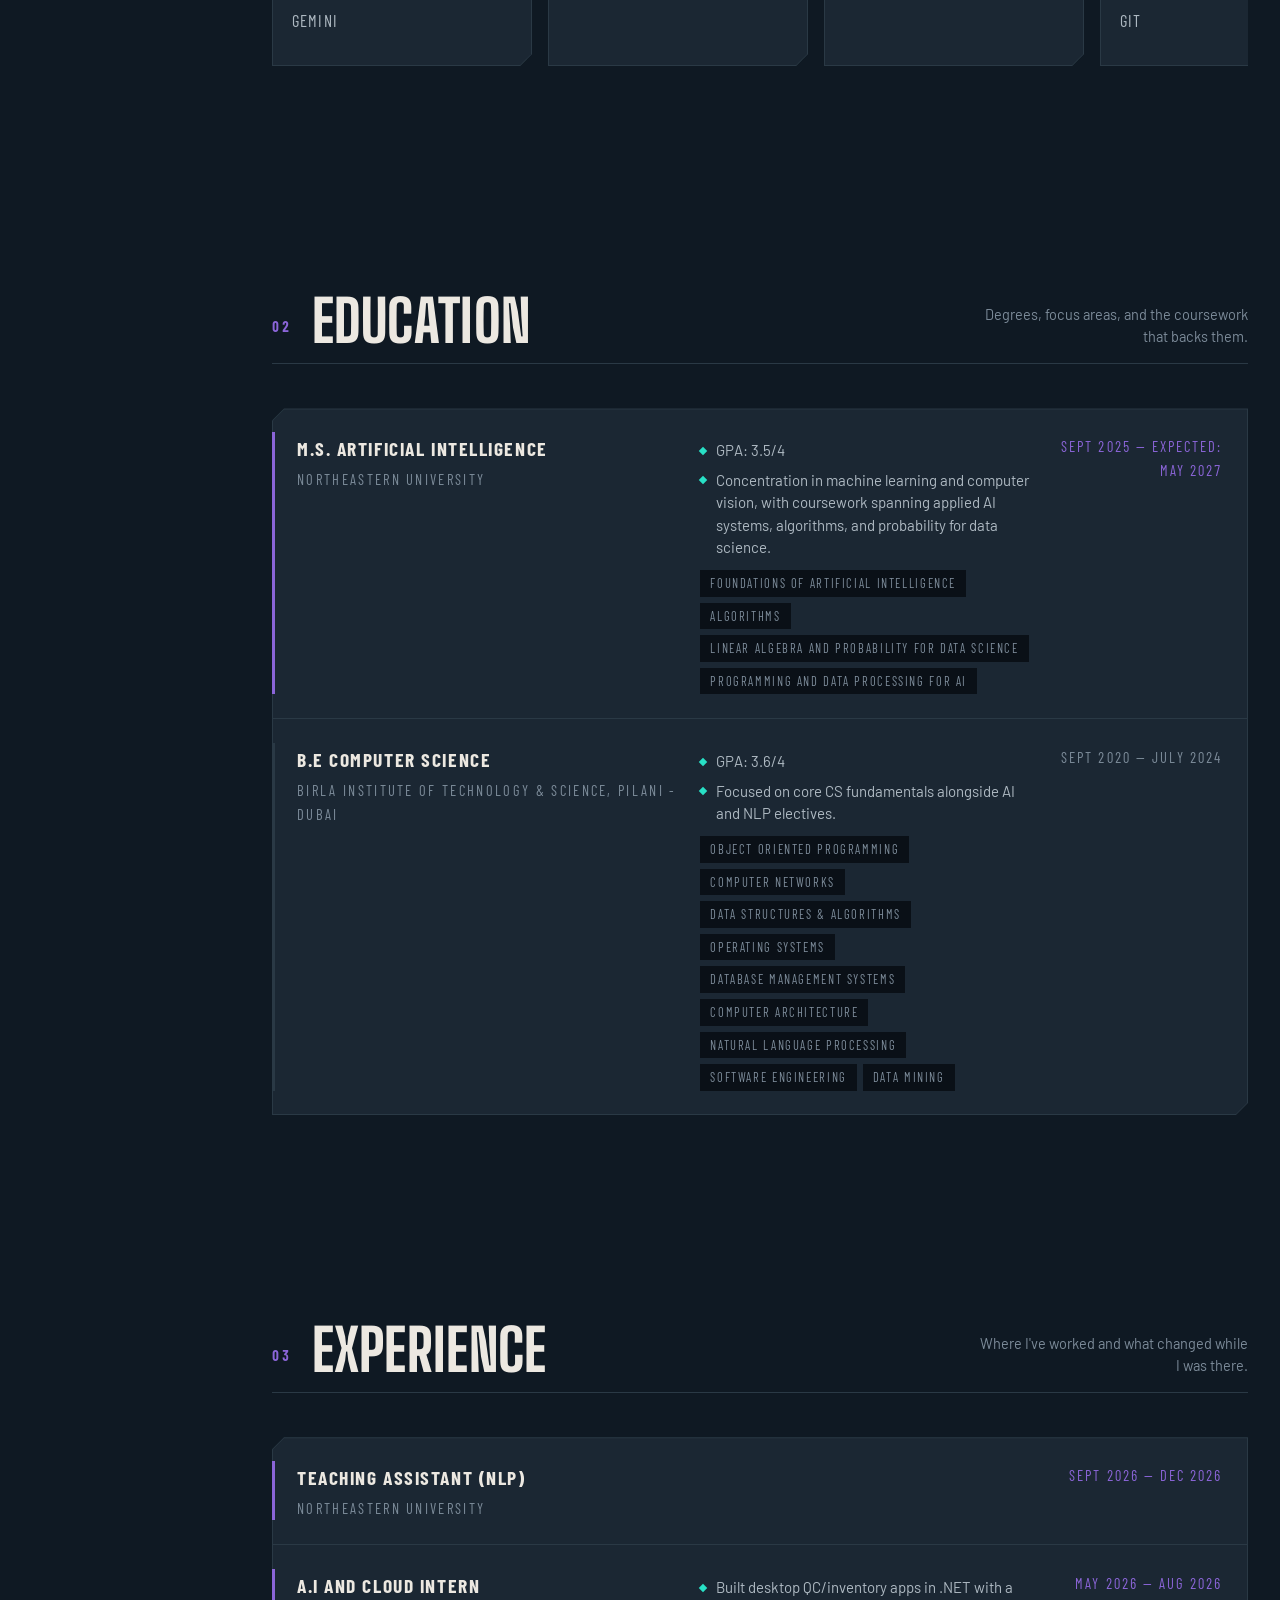
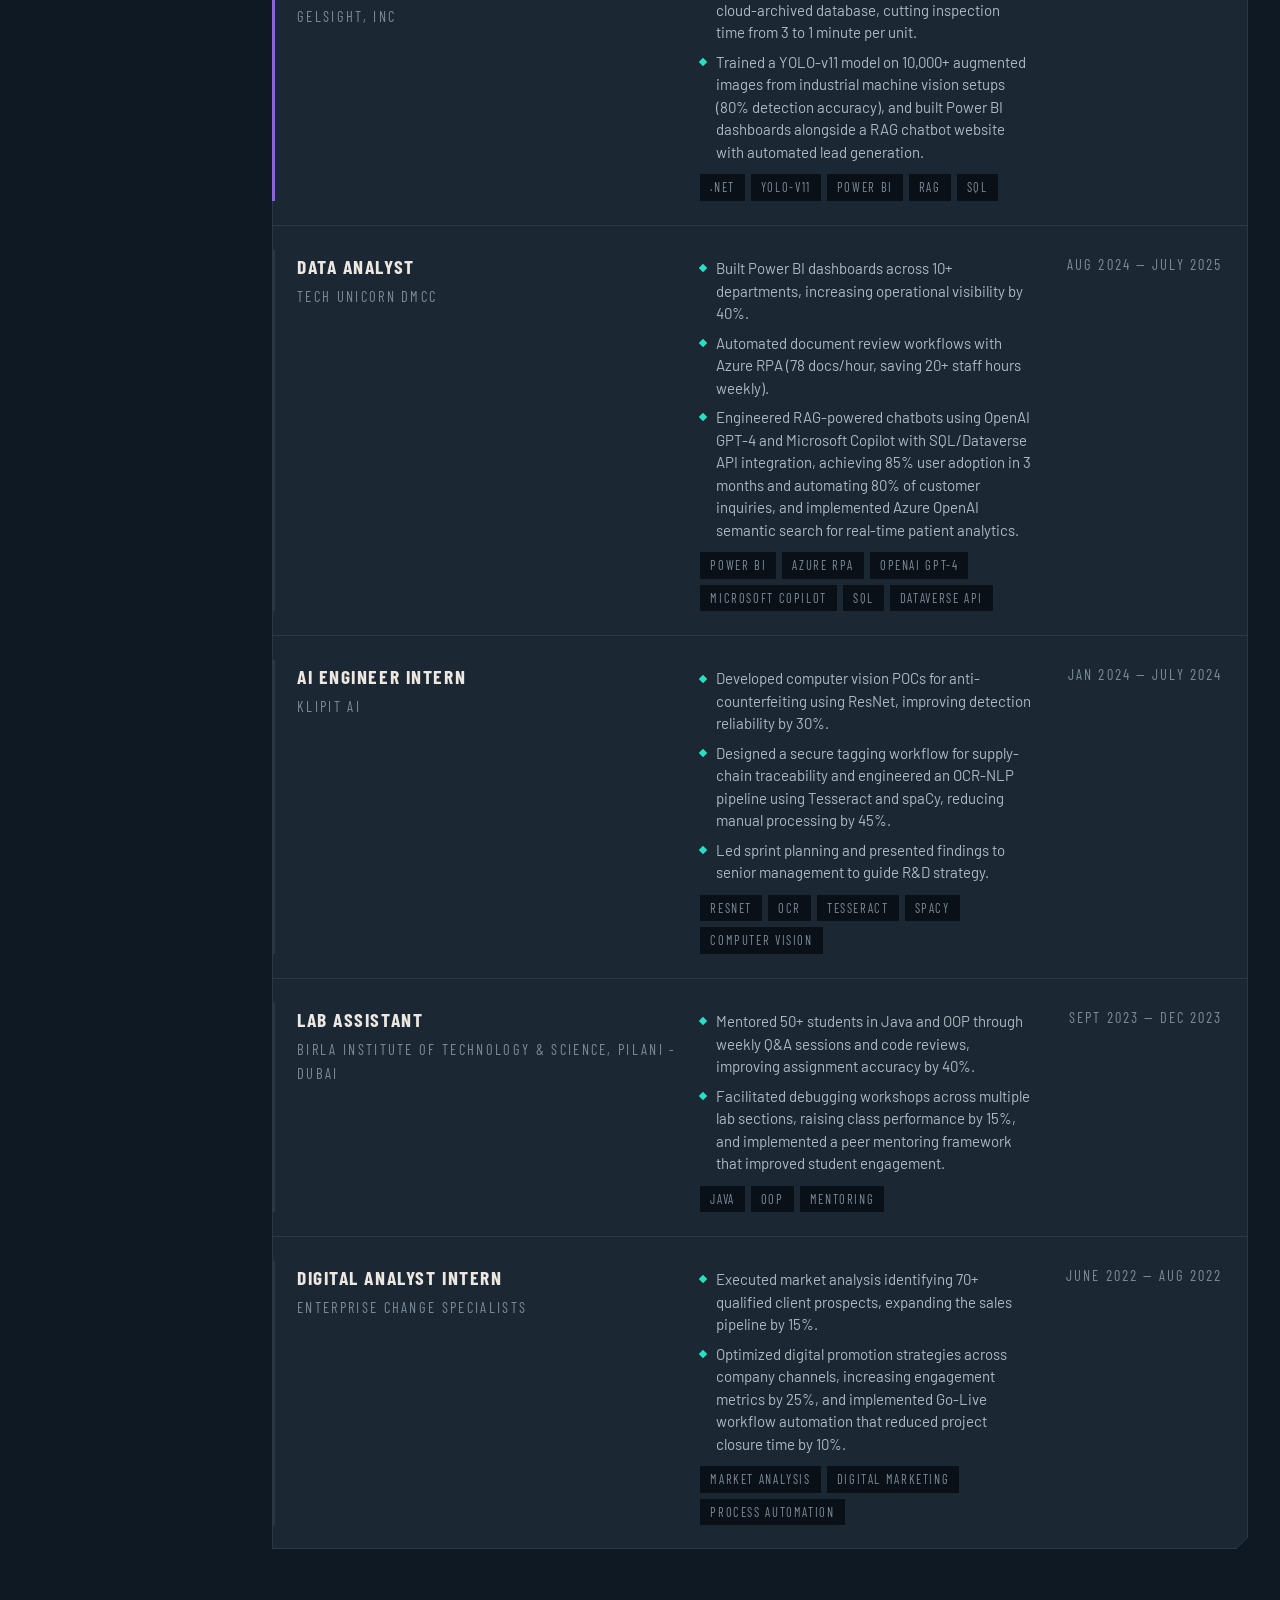
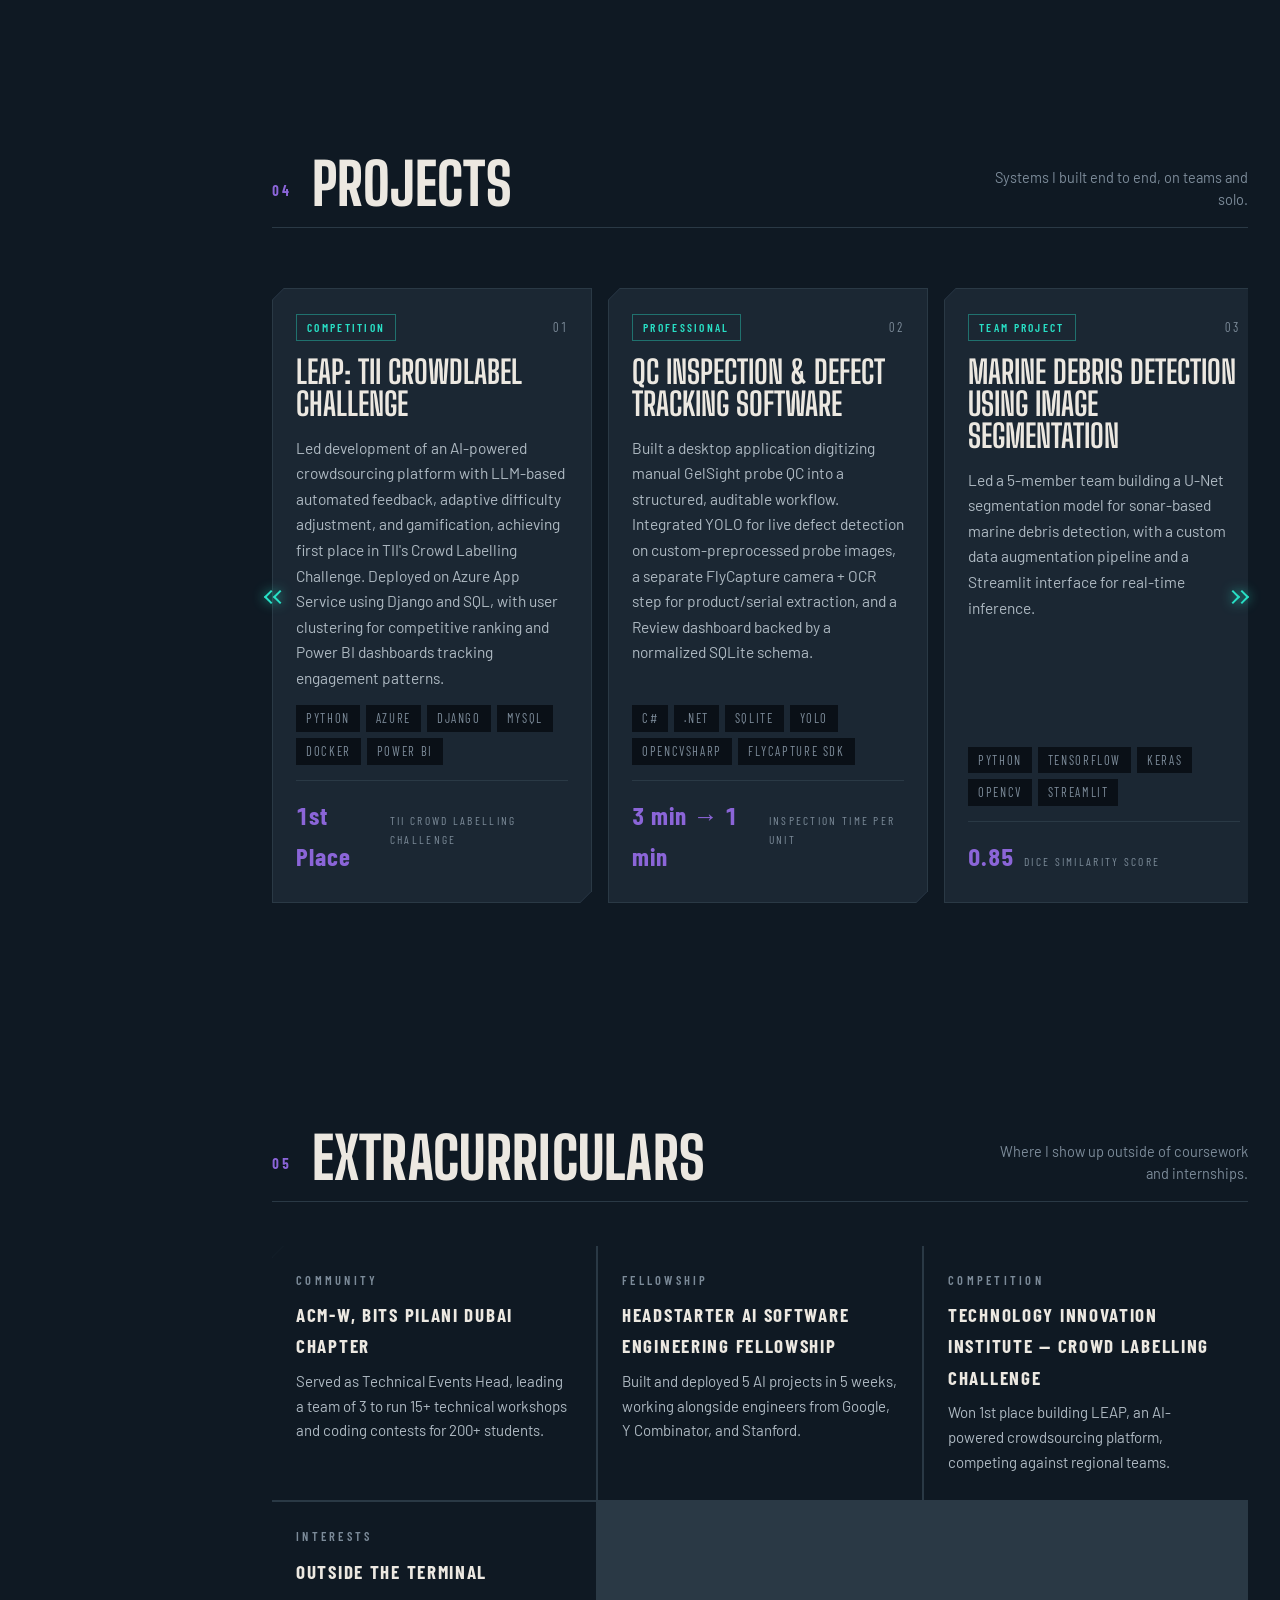
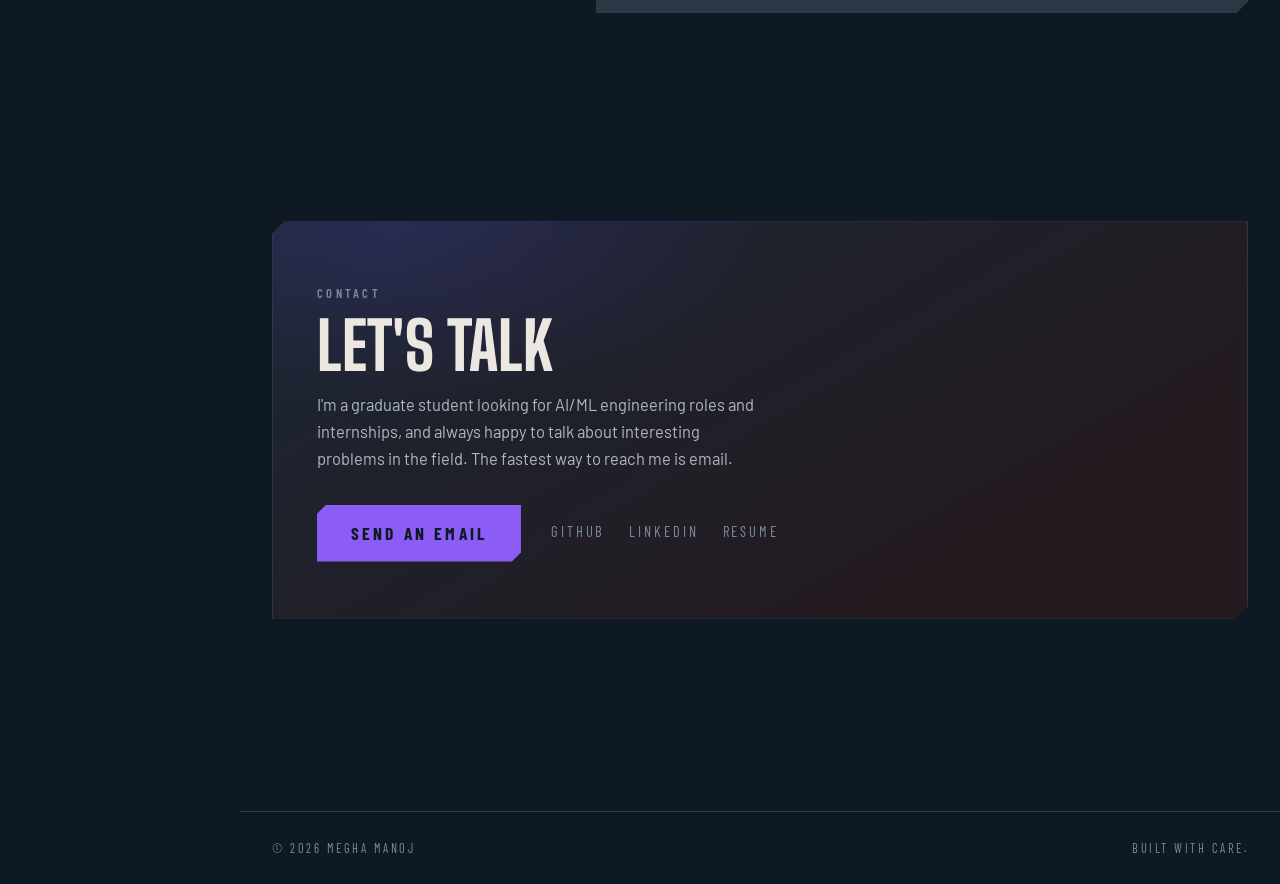
==== commit 2655ac7d: "Make shockwaves match the mandala's petal shape, add center echo Shockwave rings now trace the same " ====
--- a/index.html
+++ b/index.html
@@ -726,7 +726,8 @@
     glowWidth: 1,
     rotateMode: 'sync', snapDuration: 0, snapInterval: 0, stagger: 0,
     reverse: false, alternate: false, drift: .02, breathe: 1, cascade: 0,
-    speed: 1, shockwaves: false
+    speed: 1, shockwaves: false,
+    core: false, coreSpeed: 1.6         // tiny self-similar copy at the center
   };
 
   function Mandala(target, opts){
@@ -772,7 +773,10 @@
   };
 
   // Rotation angle for level i on its own (possibly staggered) clock `te`.
-  Mandala.prototype._levelAngle = function(i, te){
+  // `track` gates shockwave bookkeeping — the tiny core echo shares the same
+  // level indices as the main rings, so it passes false to avoid double-
+  // triggering (and double-counting) shockwaves off the same snaps.
+  Mandala.prototype._levelAngle = function(i, te, track){
     var o = this.o;
     var dir = (o.alternate && i % 2 === 1) ? -1 : 1;
     if (o.reverse) dir *= -1;
@@ -793,17 +797,38 @@
       angle = k * step + step * easeInOutCubic(clamp(p, 0, 1));
     }
 
-    if (o.shockwaves){
+    var finalAngle = staticOffset + driftAngle + dir * angle;
+
+    if (track && o.shockwaves){
       if (this.lastSnap[i] === undefined) this.lastSnap[i] = k;
       else if (k > this.lastSnap[i]){
         this.lastSnap[i] = k;
-        this.shocks.push({ born: te, level: i });
+        this.shocks.push({ born: te, level: i, rot: finalAngle });
       }
     }
 
-    return staticOffset + driftAngle + dir * angle;
-  };
-
+    return finalAngle;
+  };
+
+  // Traces one petal-ring path (same shape used by the rings and by the
+  // shockwave echoes) at radius R, in the current (already
+  // translated/rotated) canvas coordinate space.
+  Mandala.prototype._tracePetal = function(R){
+    var ctx = this.ctx, o = this.o;
+    var steps = 180;
+    ctx.beginPath();
+    for (var p = 0; p <= steps; p++){
+      var theta = (p / steps) * Math.PI * 2;
+      var rf = petalRadius(theta, o.folds, o.tipSpan, o.shoulderAt, o.shoulderR, o.valleyR);
+      var r = R * rf;
+      var x = r * Math.cos(theta), y = r * Math.sin(theta);
+      if (p === 0) ctx.moveTo(x, y); else ctx.lineTo(x, y);
+    }
+    ctx.closePath();
+  };
+
+  // Same petal shape as a ring, expanding and fading out from wherever it
+  // fired, at the rotation that ring had at the moment it snapped.
   Mandala.prototype._drawShockwaves = function(baseR, t){
     if (!this.shocks.length) return;
     var ctx = this.ctx, o = this.o, keep = [];
@@ -814,10 +839,10 @@
       keep.push(s);
       var R = baseR * Math.pow(o.levelScale, s.level) * (1 + age * 2.2);
       var alpha = (1 - age / 1.1) * .35 * this.glowMul;
-      if (alpha <= 0) continue;
+      if (alpha <= 0 || R <= 0) continue;
       ctx.save();
-      ctx.beginPath();
-      ctx.arc(0, 0, Math.max(0, R), 0, Math.PI * 2);
+      ctx.rotate(s.rot);
+      this._tracePetal(R);
       ctx.strokeStyle = rgba(this.coreRGB, alpha);
       ctx.lineWidth = 1.5;
       ctx.shadowColor = rgba(this.coreRGB, alpha);
@@ -828,32 +853,27 @@
     this.shocks = keep;
   };
 
-  Mandala.prototype._draw = function(now){
-    var ctx = this.ctx, o = this.o, W = this.W, H = this.H;
-    var t = (now - this.t0) / 1000 * (o.speed || 1);
-
-    // No opaque fill here — the canvas stays transparent so the page's own
-    // background shows through; only the glowing strokes are drawn.
-    ctx.clearRect(0, 0, W, H);
-
-    var baseR = Math.min(W, H) * .46;
+  // Draws the full `levels` ring stack, scaled by `scaleMul` and running on
+  // its own clock sped up by `speedMul`. Used once at full size for the main
+  // flower, and again tiny + a little faster for the center's self-similar
+  // echo — `track` gates whether that pass is allowed to fire shockwaves
+  // (only the main pass should, so echoes of the same snap aren't doubled).
+  Mandala.prototype._drawRingSet = function(baseR, t, scaleMul, speedMul, track){
+    var ctx = this.ctx, o = this.o;
     var levels = Math.max(1, o.levels | 0);
     var strokes = Math.max(1, o.strokes | 0);
-
-    ctx.save();
-    ctx.translate(W / 2, H / 2);
-    ctx.globalCompositeOperation = 'lighter';
+    var tt = t * (speedMul || 1);
 
     for (var i = levels - 1; i >= 0; i--){
       var levelFrac = levels > 1 ? i / (levels - 1) : 0;   // 0 outer .. 1 inner
       var staggerDelay = (o.rotateMode === 'ripple') ? i * (o.stagger || 0) : 0;
-      var te = Math.max(0, t - staggerDelay);
-
-      var breathe = 1 + .06 * (o.breathe || 0) * Math.sin(t * .8 - i * (o.cascade || 0) * Math.PI * 2);
-      var R = baseR * Math.pow(o.levelScale, i) * breathe;
-      var rot = this._levelAngle(i, te);
+      var te = Math.max(0, tt - staggerDelay);
+
+      var breathe = 1 + .06 * (o.breathe || 0) * Math.sin(tt * .8 - i * (o.cascade || 0) * Math.PI * 2);
+      var R = baseR * scaleMul * Math.pow(o.levelScale, i) * breathe;
+      var rot = this._levelAngle(i, te, track);
       var color = mix(this.colorRGB, this.coreRGB, levelFrac);
-      var lineW = Math.max(o.ringWidth * o.coreWidth, o.ringWidth * (1 - (o.widthTaper || 0) * levelFrac));
+      var lineW = Math.max(o.ringWidth * o.coreWidth, o.ringWidth * (1 - (o.widthTaper || 0) * levelFrac)) * scaleMul;
       var alpha = clamp(.85 - levelFrac * .35, .15, .95);
 
       for (var s = 0; s < strokes; s++){
@@ -861,24 +881,41 @@
         if (Rs <= 0) continue;
         ctx.save();
         ctx.rotate(rot);
-        ctx.beginPath();
-        var steps = 180;
-        for (var p = 0; p <= steps; p++){
-          var theta = (p / steps) * Math.PI * 2;
-          var rf = petalRadius(theta, o.folds, o.tipSpan, o.shoulderAt, o.shoulderR, o.valleyR);
-          var r = Rs * rf;
-          var x = r * Math.cos(theta), y = r * Math.sin(theta);
-          if (p === 0) ctx.moveTo(x, y); else ctx.lineTo(x, y);
-        }
-        ctx.closePath();
+        this._tracePetal(Rs);
         var sAlpha = alpha * (1 - s / (strokes + 1));
         ctx.strokeStyle = rgba(color, sAlpha);
         ctx.shadowColor = rgba(color, Math.min(1, sAlpha * 1.6));
         ctx.shadowBlur = (6 + (1 - levelFrac) * 14) * (o.glowWidth || 1) * this.glowMul;
-        ctx.lineWidth = lineW;
+        ctx.lineWidth = Math.max(.6, lineW);
         ctx.stroke();
         ctx.restore();
       }
+    }
+  };
+
+  Mandala.prototype._draw = function(now){
+    var ctx = this.ctx, o = this.o, W = this.W, H = this.H;
+    var t = (now - this.t0) / 1000 * (o.speed || 1);
+
+    // No opaque fill here — the canvas stays transparent so the page's own
+    // background shows through; only the glowing strokes are drawn.
+    ctx.clearRect(0, 0, W, H);
+
+    var baseR = Math.min(W, H) * .46;
+
+    ctx.save();
+    ctx.translate(W / 2, H / 2);
+    ctx.globalCompositeOperation = 'lighter';
+
+    this._drawRingSet(baseR, t, 1, 1, true);
+
+    if (o.core){
+      // Continue the same geometric shrink (levelScale^levels) one step
+      // further, right at the center — a smaller copy of the whole flower,
+      // as if the pattern kept going inward forever.
+      var levels = Math.max(1, o.levels | 0);
+      var coreScale = Math.pow(o.levelScale, levels) * .9;
+      this._drawRingSet(baseR, t, coreScale, o.coreSpeed || 1, false);
     }
 
     if (o.shockwaves) this._drawShockwaves(baseR, t);
@@ -944,7 +981,9 @@
   breathe: 1,
   cascade: 0.1,
   speed: 1,
-  shockwaves: true
+  shockwaves: true,
+  core: true,
+  coreSpeed: 1.6
 }).setGlow(1.2);
 </script>
 </body>
--- a/style2.css
+++ b/style2.css
@@ -429,12 +429,12 @@
   position:absolute;top:50%;transform:translateY(-50%);
   width:26px;height:20px;z-index:2;
   background:none;border:0;padding:0;cursor:pointer;
-  filter:drop-shadow(0 0 6px var(--iso-violet));
+  filter:drop-shadow(0 0 6px var(--cyan));
   animation:scroll-arrow-pulse 1.8s ease-in-out infinite;
 }
 .scroll-arrow i{
   position:absolute;top:50%;width:10px;height:10px;margin-top:-5px;
-  border:0 solid var(--iso-violet);
+  border:0 solid var(--cyan);
 }
 .scroll-arrow i:first-child{left:0}
 .scroll-arrow i:last-child{left:9px}
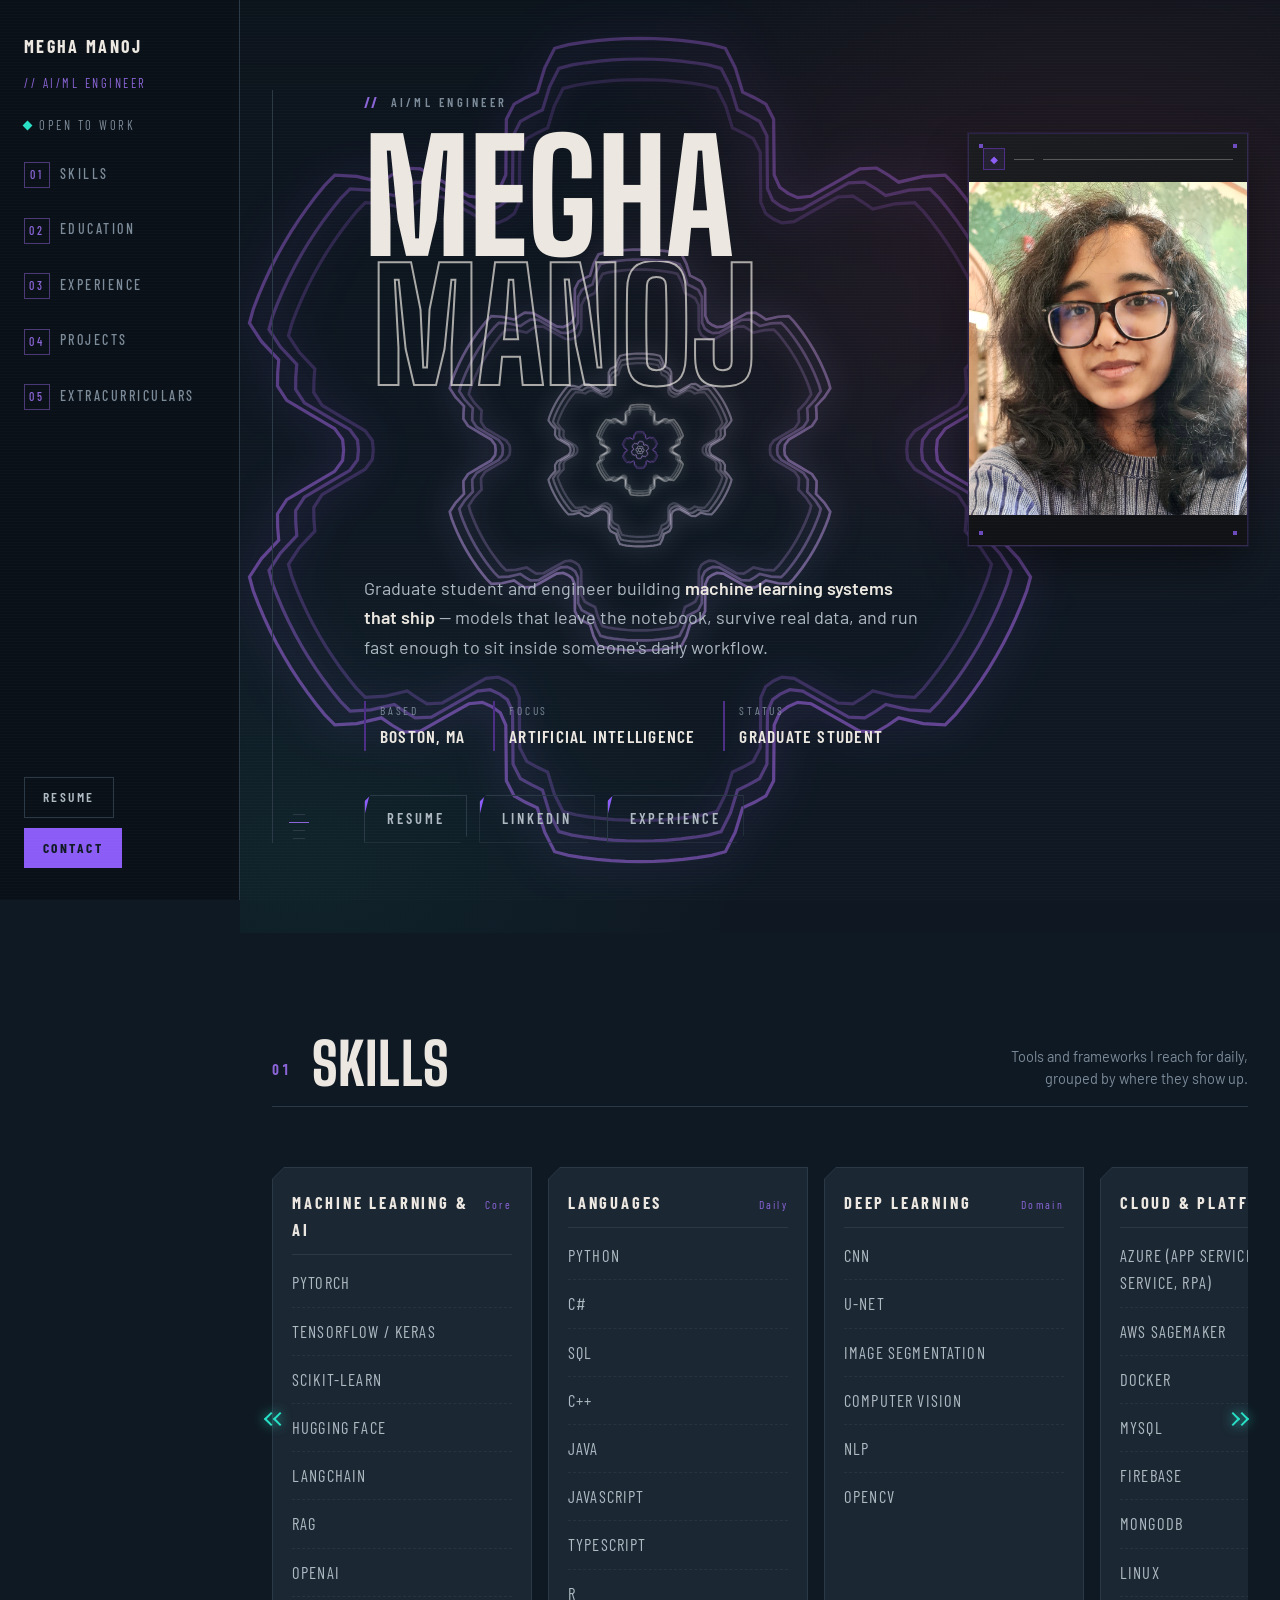
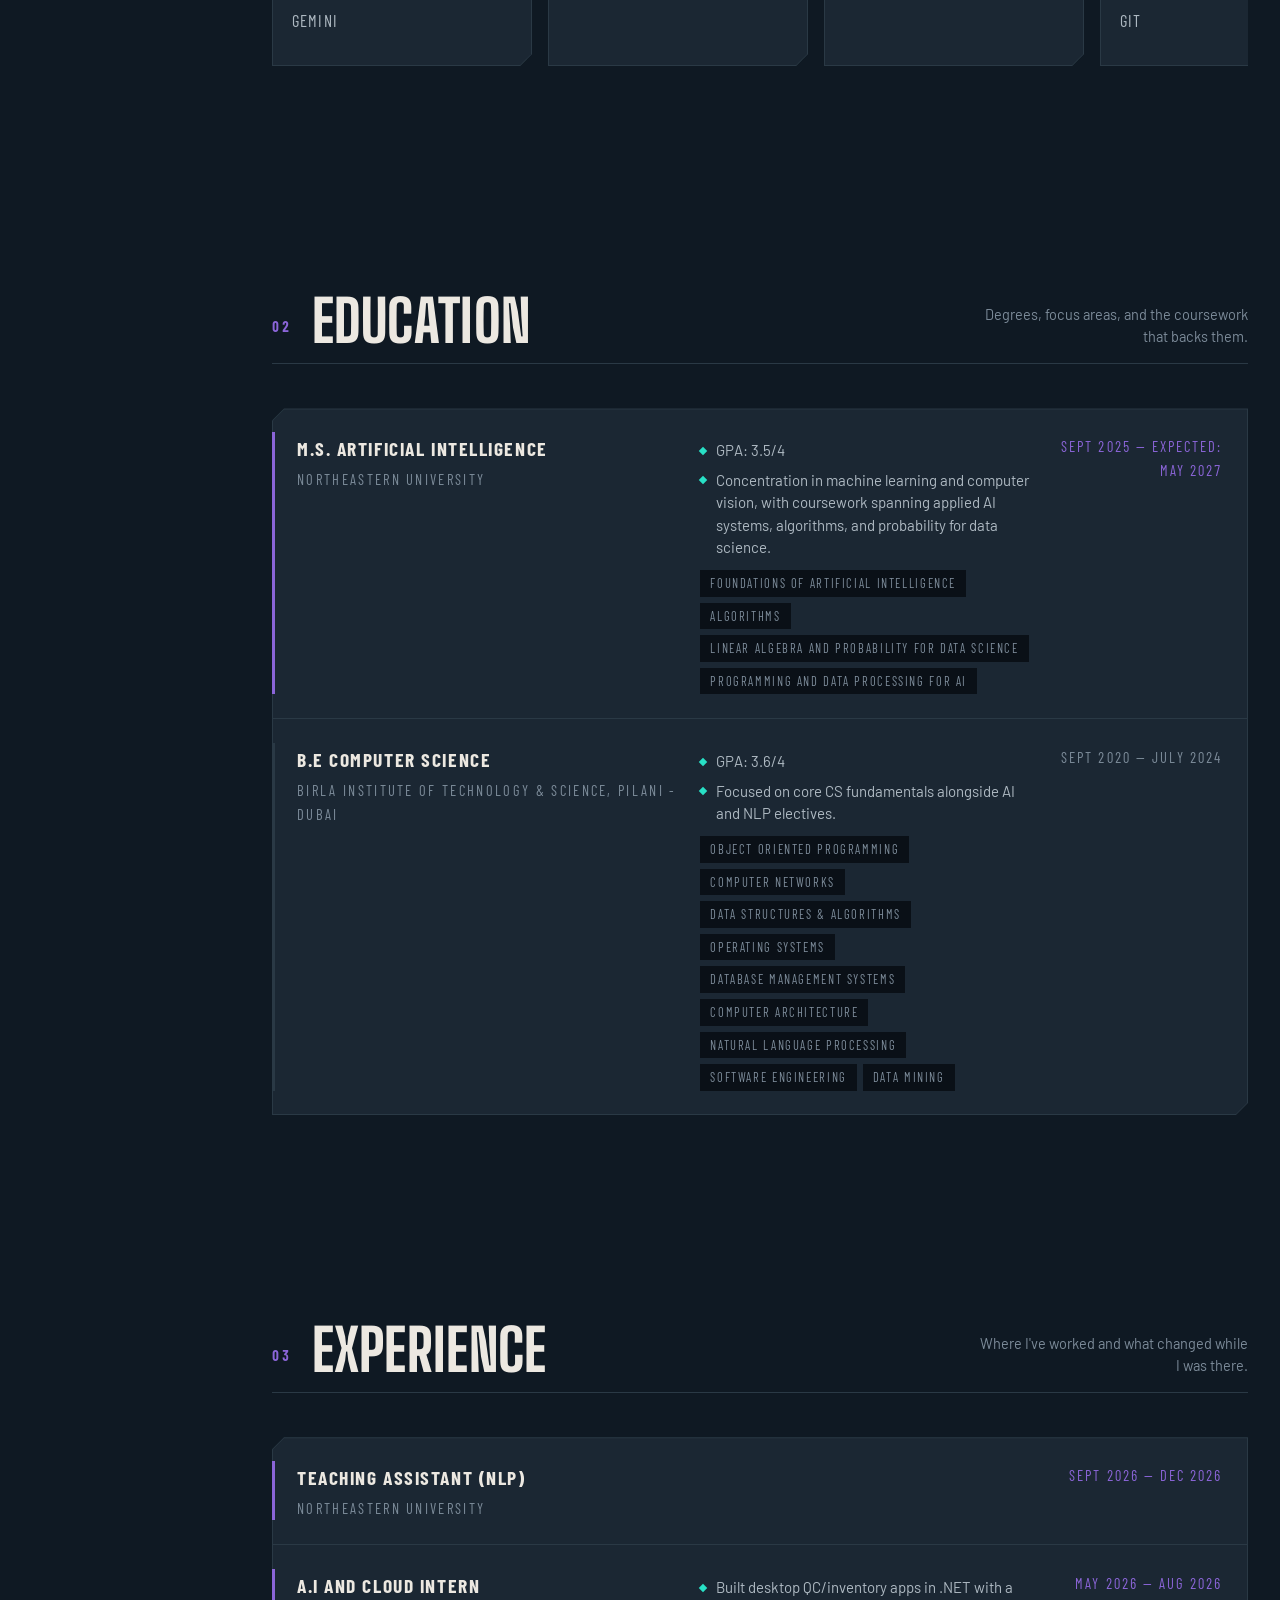
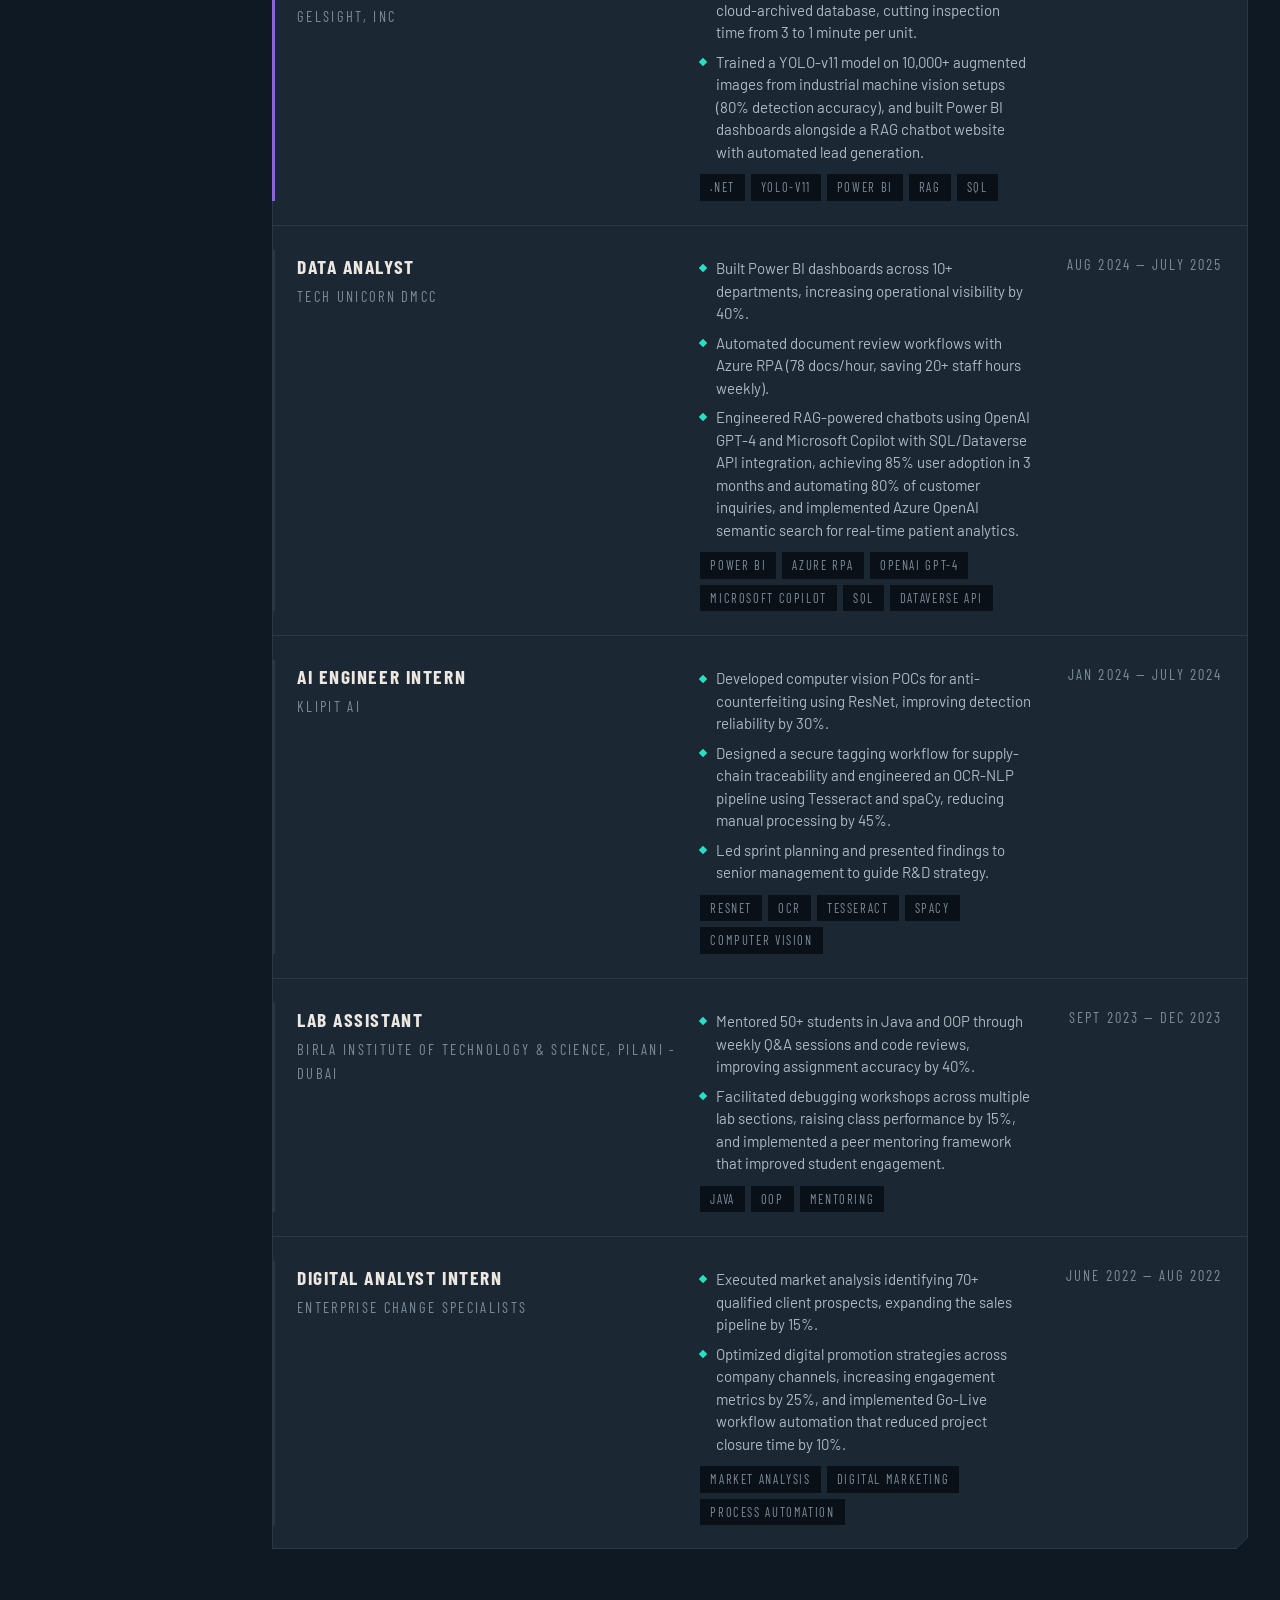
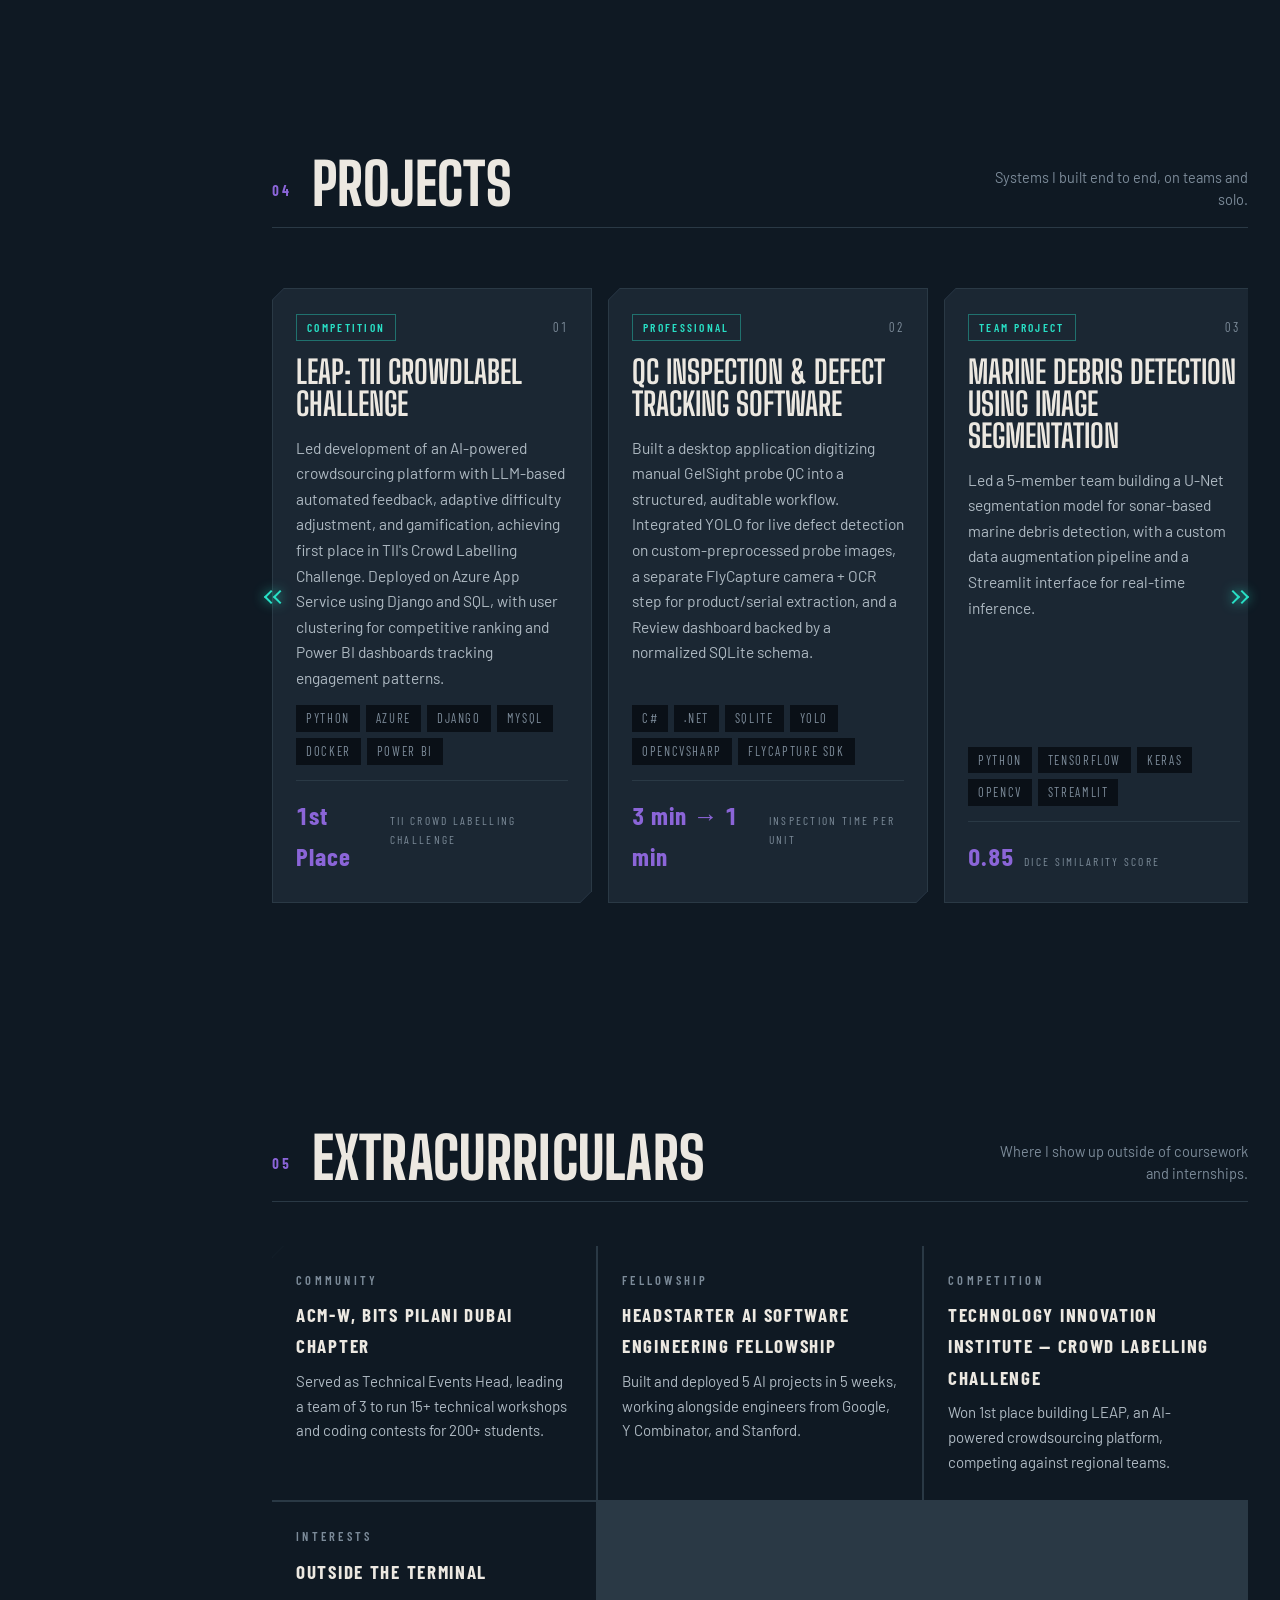
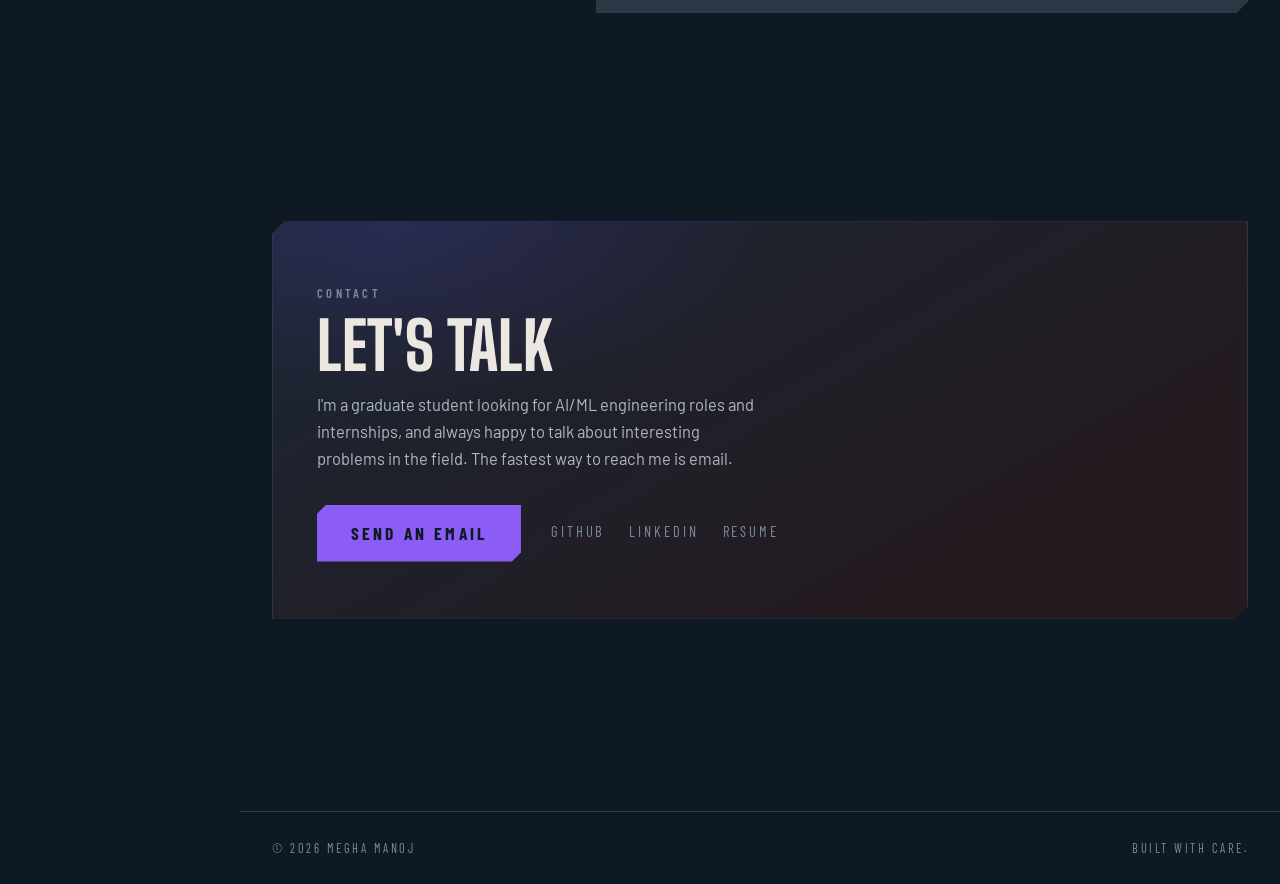
==== commit 5781590a: "Add numbered keyboard shortcuts to sidebar nav, retire local template copy Sidebar links now show 01" ====
--- a/index.html
+++ b/index.html
@@ -8,7 +8,7 @@
 <link rel="preconnect" href="https://fonts.googleapis.com">
 <link rel="preconnect" href="https://fonts.gstatic.com" crossorigin>
 <link href="https://fonts.googleapis.com/css2?family=Big+Shoulders+Display:wght@500;700;800&family=Barlow:wght@400;500;600&family=Barlow+Condensed:wght@400;500;600;700&display=swap" rel="stylesheet">
-<link rel="stylesheet" href="style2.css">
+<link rel="stylesheet" href="style2.css?v=3">
 
 <!--
   ─────────────────────────────────────────────────────────────
@@ -40,11 +40,11 @@
   </div>
   <div class="bar__status"><i class="dot"></i>Open to work</div>
   <nav class="sidenav" aria-label="Sections">
-    <a href="#skills">Skills</a>
-    <a href="#education">Education</a>
-    <a href="#experience">Experience</a>
-    <a href="#projects">Projects</a>
-    <a href="#extracurriculars">Extracurriculars</a>
+    <a href="#skills"><span class="sidenav__n" aria-hidden="true">01</span> Skills</a>
+    <a href="#education"><span class="sidenav__n" aria-hidden="true">02</span> Education</a>
+    <a href="#experience"><span class="sidenav__n" aria-hidden="true">03</span> Experience</a>
+    <a href="#projects"><span class="sidenav__n" aria-hidden="true">04</span> Projects</a>
+    <a href="#extracurriculars"><span class="sidenav__n" aria-hidden="true">05</span> Extracurriculars</a>
   </nav>
   <div class="bar__cta">
     <!-- EDIT: point at your actual resume file -->
@@ -636,6 +636,22 @@
     Object.keys(links).forEach(function(id){
       var s = document.getElementById(id);
       if (s) spy.observe(s);
+    });
+
+    // Number keys jump to the matching section — 0 for home, 1-5 for the
+    // sidenav sections in the same order their numbers are shown in.
+    // Scrolls into view without touching location.hash, so a reload always
+    // lands back on plain index.html.
+    var sectionOrder = Object.keys(links);
+    document.addEventListener('keydown', function(e){
+      if (e.metaKey || e.ctrlKey || e.altKey) return;
+      if (/^(INPUT|TEXTAREA|SELECT)$/.test(document.activeElement.tagName)) return;
+      if (e.key !== '0' && !/^[1-9]$/.test(e.key)) return;
+      var n = parseInt(e.key, 10);
+      if (n > sectionOrder.length) return;
+      var targetId = n === 0 ? 'home' : sectionOrder[n - 1];
+      var target = document.getElementById(targetId);
+      if (target) target.scrollIntoView({ behavior: 'smooth', block: 'start' });
     });
 
     // Skills / Projects horizontal scroll strips — arrow buttons page the
--- a/style2.css
+++ b/style2.css
@@ -134,6 +134,13 @@
 }
 .sidenav a:hover{color:var(--bone)}
 .sidenav a[aria-current="true"]{color:var(--bone);border-color:var(--accent)}
+.sidenav__n{
+  display:inline-grid;place-items:center;vertical-align:middle;
+  width:26px;height:26px;margin-right:4px;
+  border:1px solid color-mix(in srgb, var(--accent) 50%, transparent);
+  color:var(--accent);
+  font-size:12px;
+}
 .bar__cta{display:flex;flex-wrap:wrap;gap:10px;flex:none;margin-top:auto}
 .pill{
   font-family:var(--util);font-size:13.5px;font-weight:600;
@@ -187,7 +194,7 @@
 }
 .name .l2{
   display:block;color:transparent;
-  -webkit-text-stroke:2px rgba(236,232,225,.6);
+  -webkit-text-stroke:2px rgba(236,232,225,.7);
   margin-left:.05em;
 }
 .reveal{animation:wipe .9s cubic-bezier(.2,.8,.2,1) both}
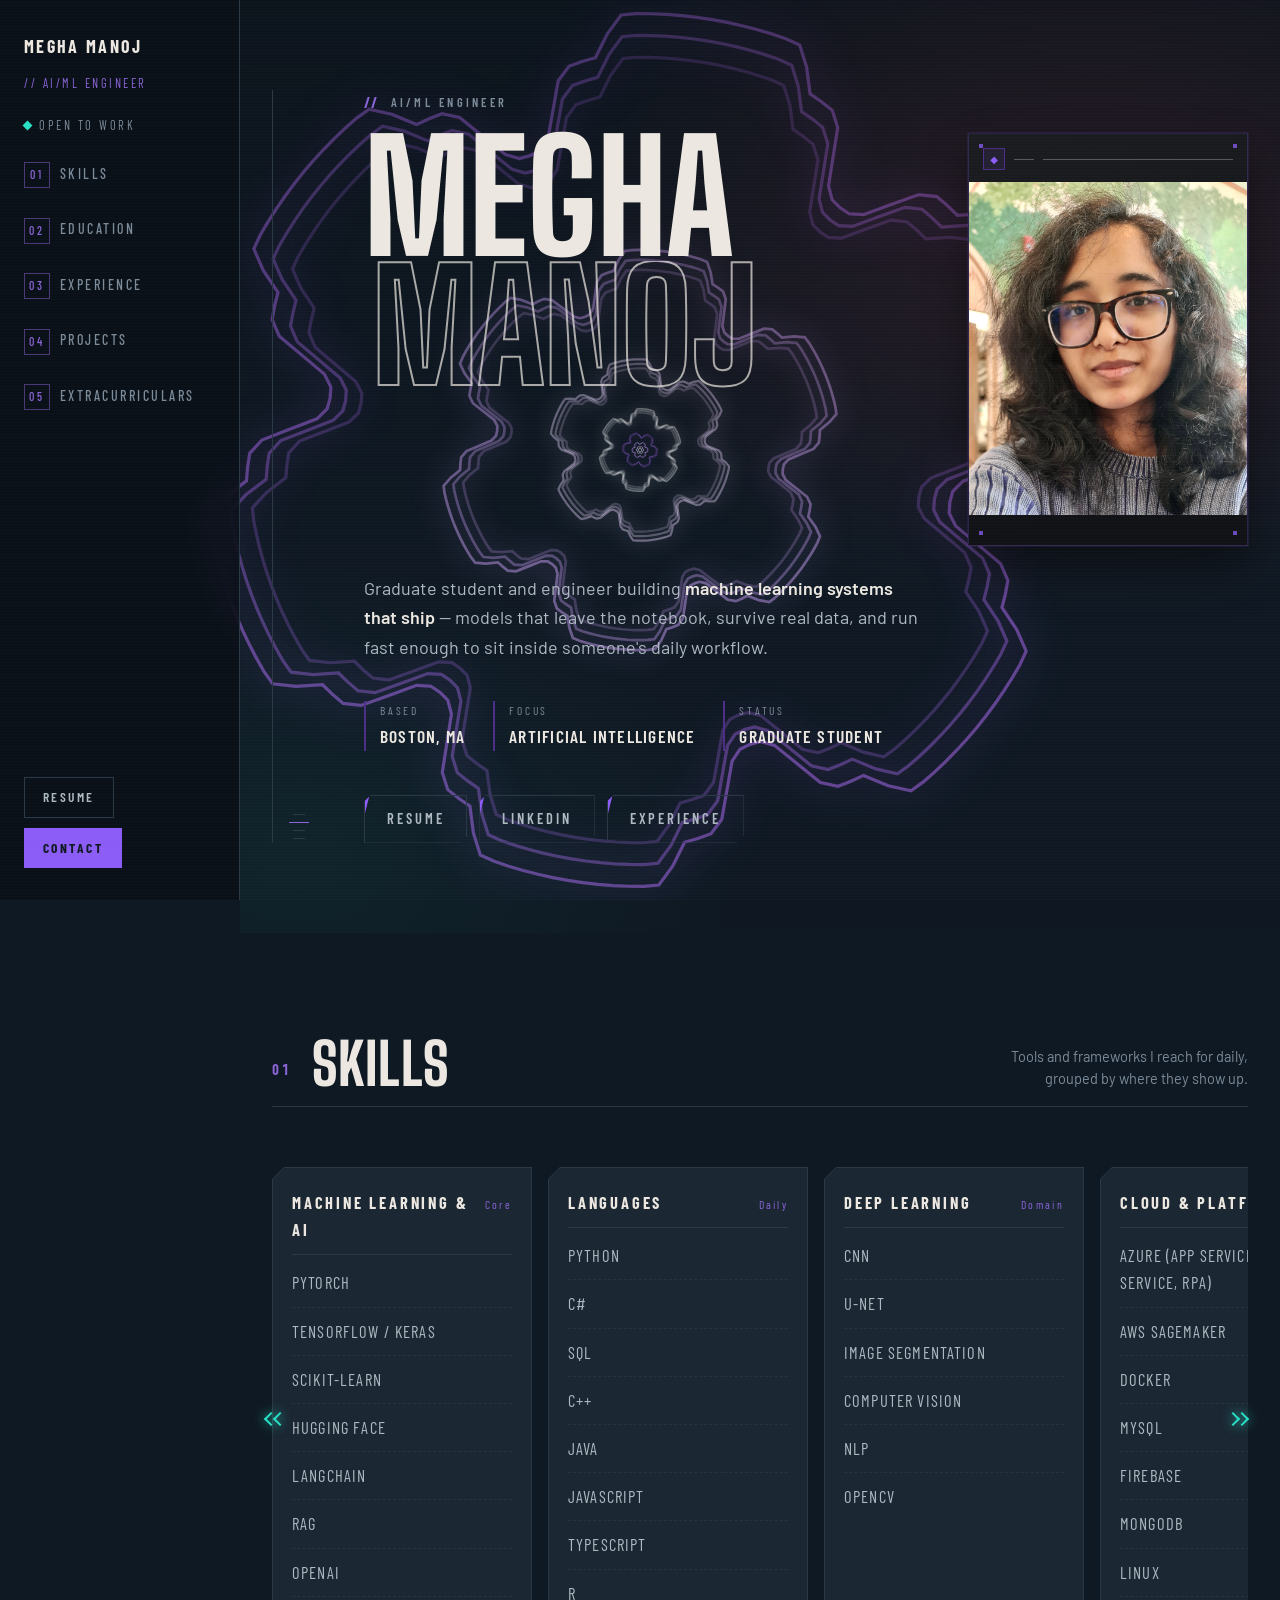
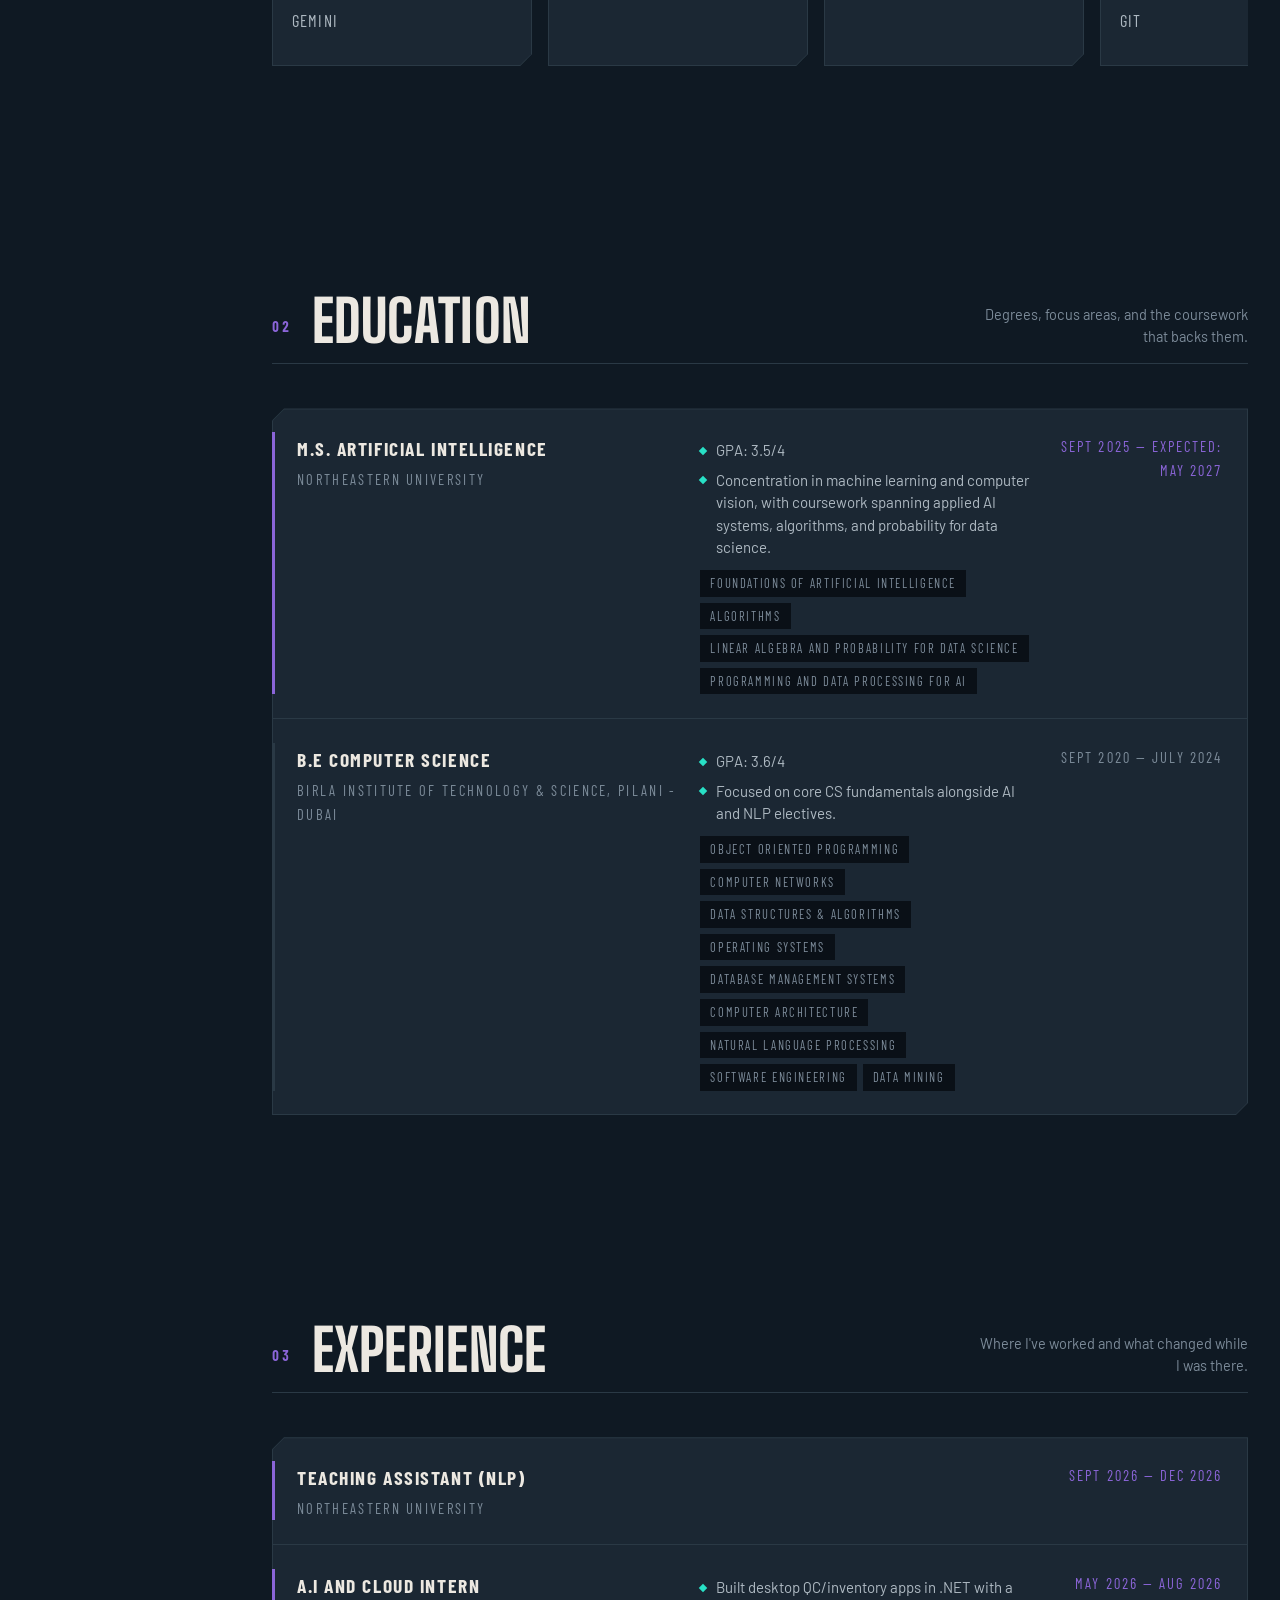
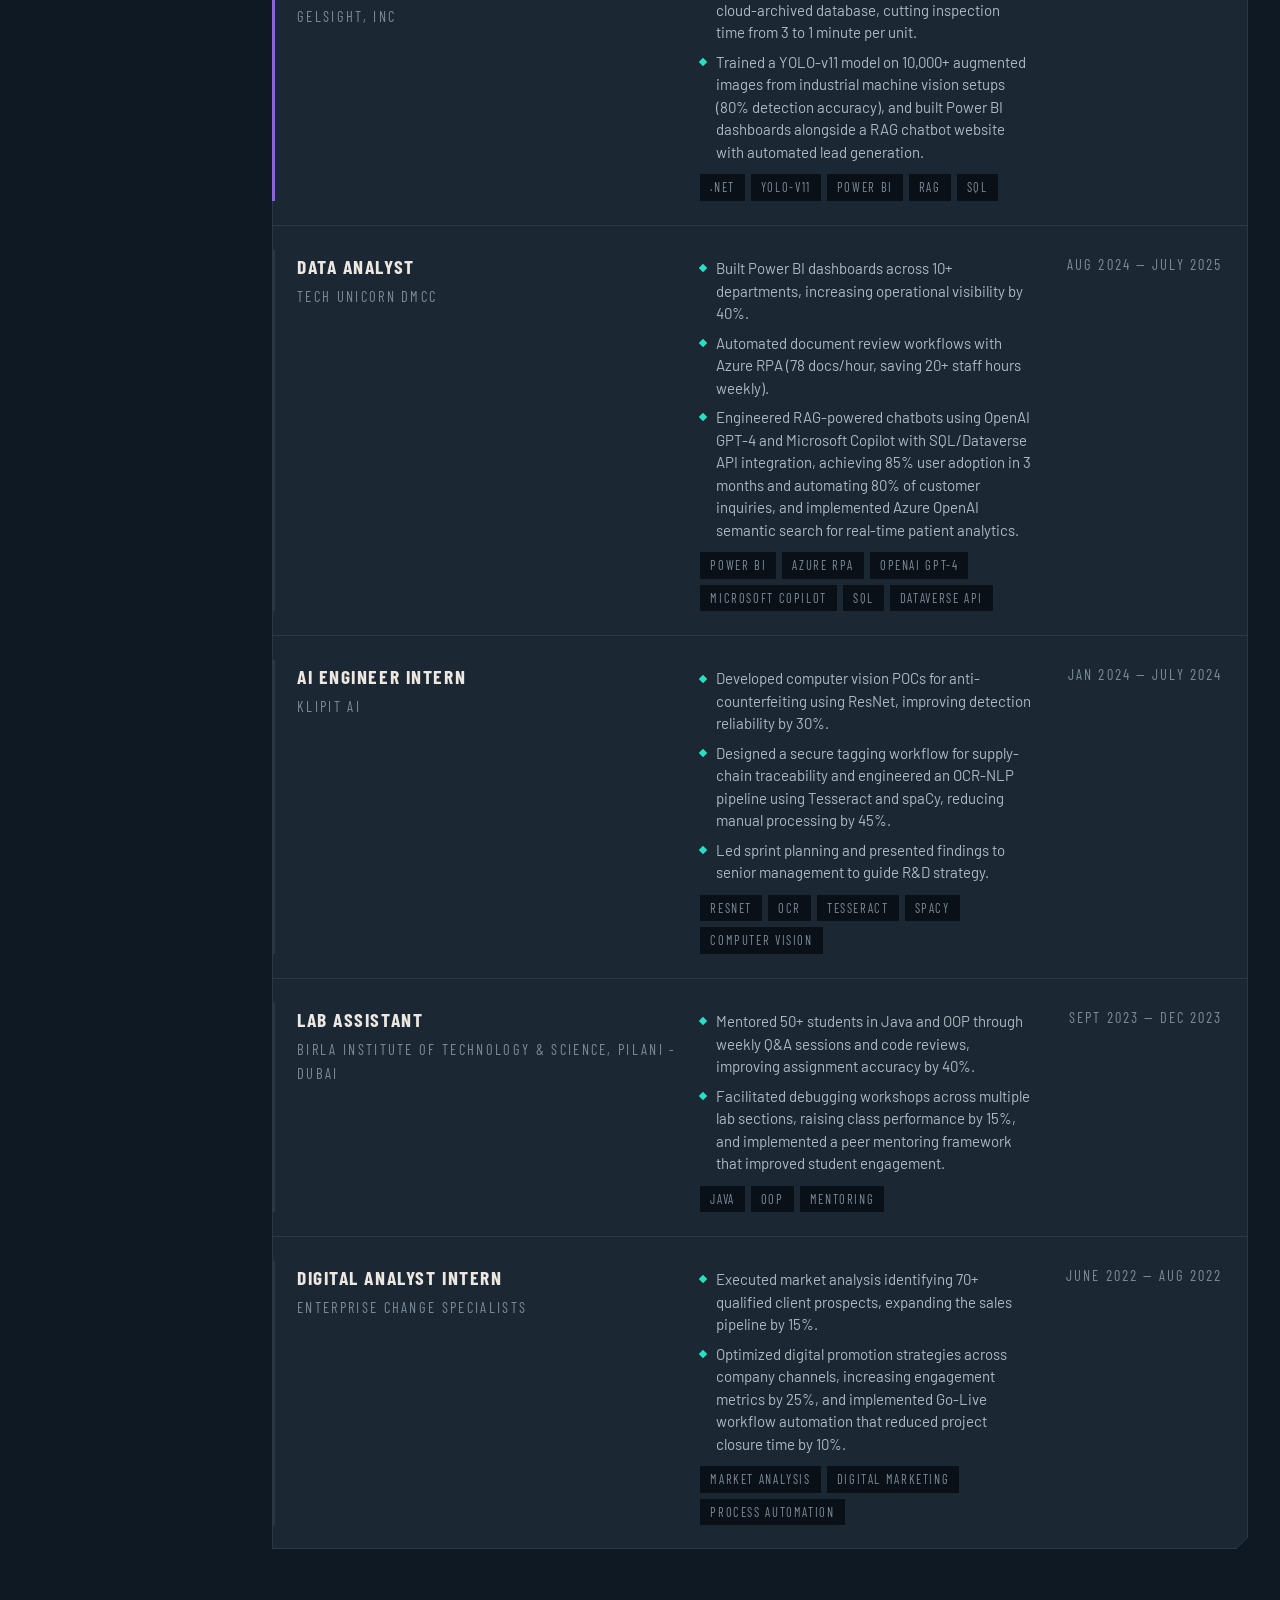
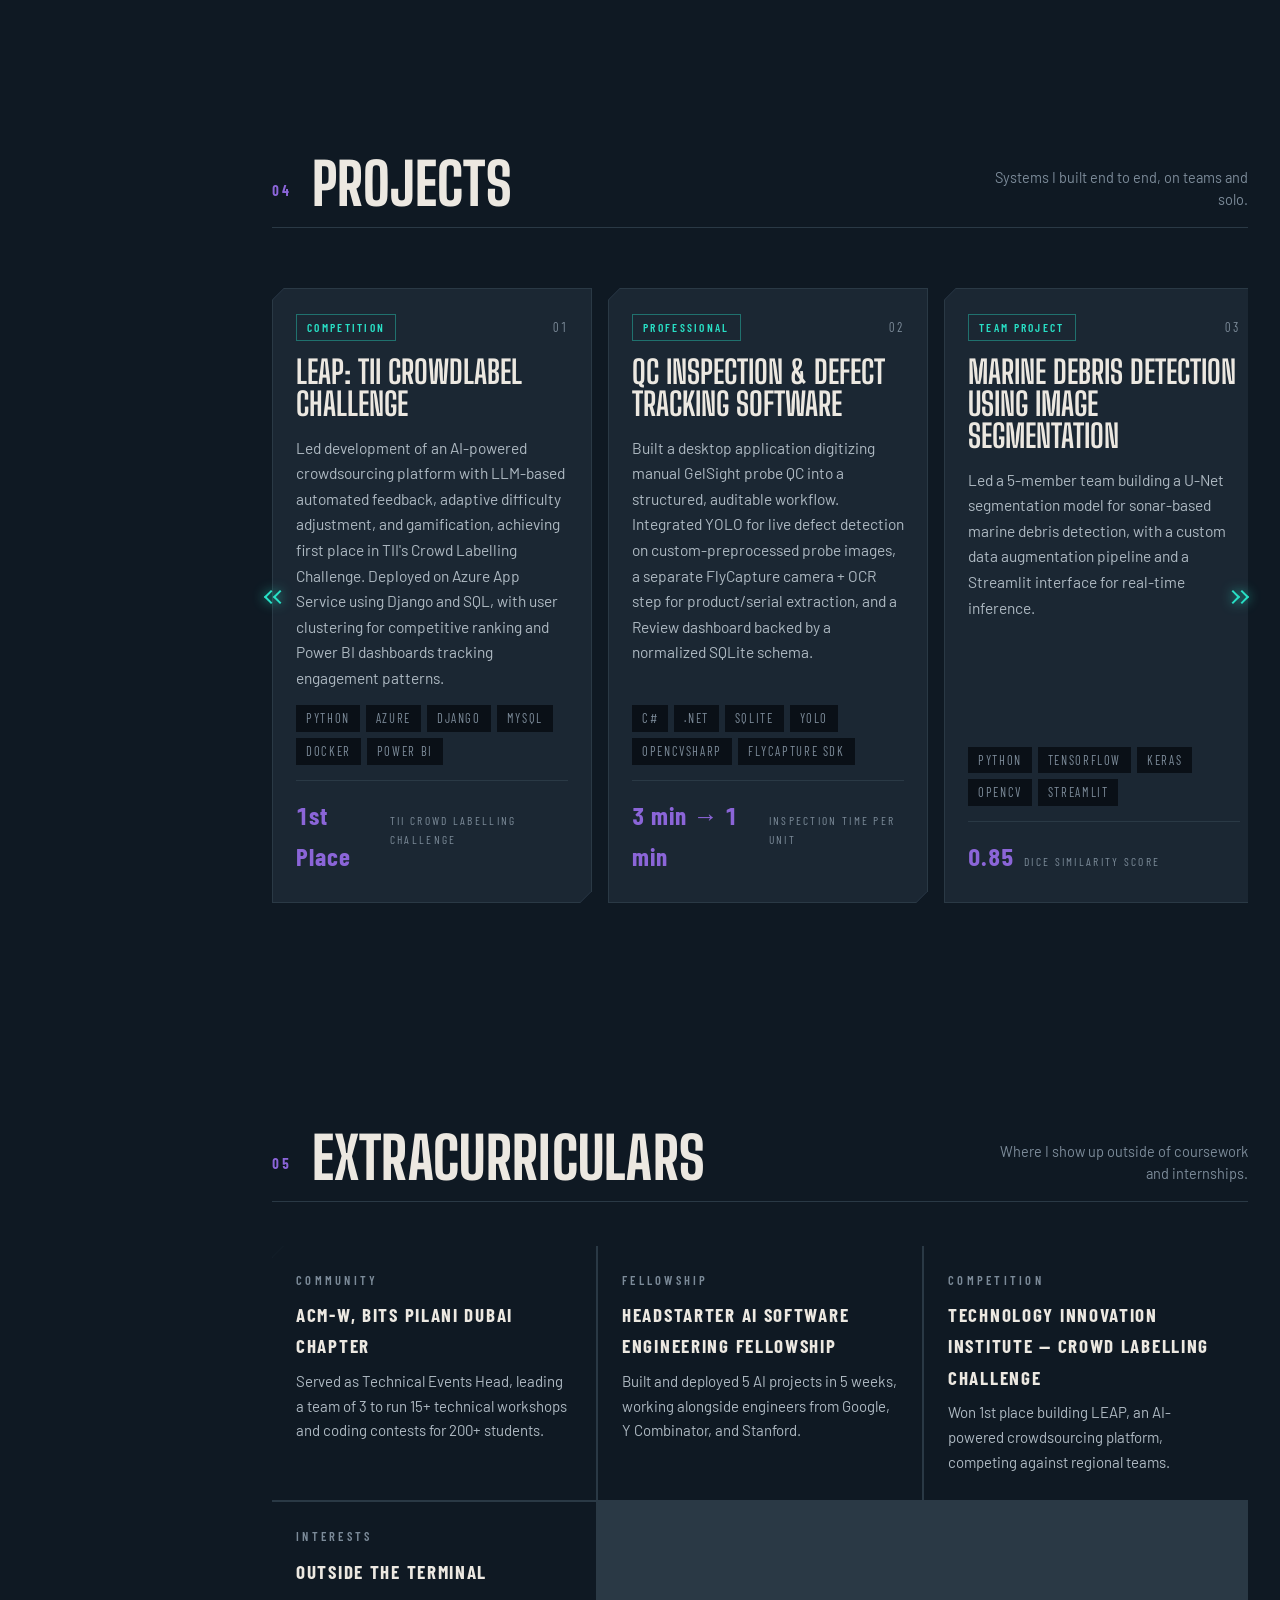
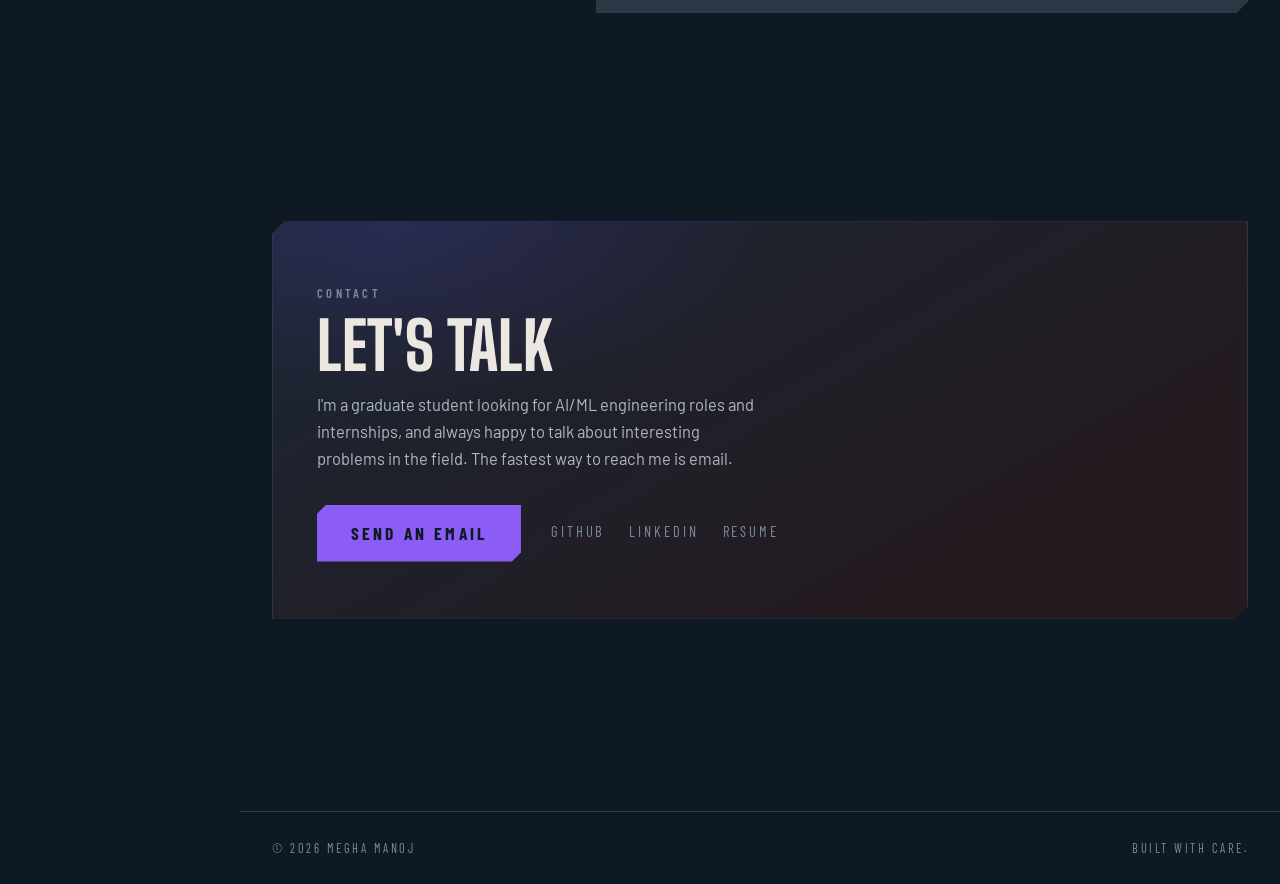
==== commit 8dea25ee: "Add choreographed "shudder" rotation mode for the mandala background New rotateMode:'shudder' script" ====
--- a/index.html
+++ b/index.html
@@ -715,6 +715,7 @@
   function mix(a, b, t){ return a.map(function(c, i){ return Math.round(c + (b[i] - c) * t); }); }
   function clamp(v, lo, hi){ return Math.max(lo, Math.min(hi, v)); }
   function easeInOutCubic(t){ return t < .5 ? 4 * t * t * t : 1 - Math.pow(-2 * t + 2, 3) / 2; }
+  function easeOutCubic(t){ return 1 - Math.pow(1 - t, 3); }
 
   // Normalized petal radius (0..1) at angle theta: `folds` lobes, each built
   // from a valley -> shoulder -> flat tip -> shoulder -> valley profile.
@@ -743,6 +744,7 @@
     rotateMode: 'sync', snapDuration: 0, snapInterval: 0, stagger: 0,
     reverse: false, alternate: false, drift: .02, breathe: 1, cascade: 0,
     speed: 1, shockwaves: false,
+    stillness: 1, pause: .3,            // rotateMode:'shudder' only — see _shudderAngle
     core: false, coreSpeed: 1.6         // tiny self-similar copy at the center
   };
 
@@ -794,6 +796,7 @@
   // triggering (and double-counting) shockwaves off the same snaps.
   Mandala.prototype._levelAngle = function(i, te, track){
     var o = this.o;
+    if (o.rotateMode === 'shudder') return this._shudderAngle(i, te, track);
     var dir = (o.alternate && i % 2 === 1) ? -1 : 1;
     if (o.reverse) dir *= -1;
     var staticOffset = (o.levelRotate || 0) * i * Math.PI / 180;
@@ -819,6 +822,81 @@
       if (this.lastSnap[i] === undefined) this.lastSnap[i] = k;
       else if (k > this.lastSnap[i]){
         this.lastSnap[i] = k;
+        this.shocks.push({ born: te, level: i, rot: finalAngle });
+      }
+    }
+
+    return finalAngle;
+  };
+
+  // A scripted double-ripple: stillness, then a small inside-out nudge that
+  // settles, a pause, then a much harder inside-out ripple where the middle
+  // rings whip round fast and stop short, the core barely twitches, and the
+  // outer ring launches and coasts through most of a full turn before
+  // drifting to a stop. With `alternate` on, every other ring mirrors the
+  // whole thing (same timing, opposite direction); each ring's net rotation
+  // from one full cycle persists into the next either way, so nothing
+  // snaps back — it just keeps slowly advancing.
+  Mandala.prototype._shudderAngle = function(i, te, track){
+    var o = this.o;
+    var levels = Math.max(1, o.levels | 0);
+    var step = Math.PI * 2 / o.folds;
+    var stagger = o.stagger || 0;
+    var innerToOuter = levels - 1 - i;   // 0 at the core, biggest at the rim
+    var isCore = i === levels - 1;
+    var isOuter = i === 0;
+
+    // Phase 1 — small ripple: every ring nudges by one lobe-width.
+    var smallAmp = step;
+    var smallDur = .4;
+    var smallDelay = innerToOuter * stagger;
+    var smallSpan = (levels - 1) * stagger + smallDur;
+
+    // Phase 2 — big ripple: role-specific amplitude/duration/easing.
+    var OUTER_BIG_DUR = 2.1;
+    var bigAmp, bigDur, bigEase;
+    if (isCore){
+      bigAmp = step * .4; bigDur = .18; bigEase = easeInOutCubic;
+    } else if (isOuter){
+      bigAmp = Math.PI * 2 * .85; bigDur = OUTER_BIG_DUR; bigEase = easeOutCubic;
+    } else {
+      bigAmp = Math.PI * 2 * .4; bigDur = .3; bigEase = easeInOutCubic;
+    }
+    var bigDelay = innerToOuter * stagger;
+    // The rim both starts latest and runs longest, so its own finish time
+    // is always the span's upper bound — no need to scan every ring's role.
+    var bigSpan = (levels - 1) * stagger + OUTER_BIG_DUR;
+
+    var cycleLen = (o.stillness || 0) + smallSpan + (o.pause || 0) + bigSpan + (o.pause || 0);
+    var cycleIndex = Math.floor(te / cycleLen);
+    var tc = te - cycleIndex * cycleLen;
+
+    var smallStart = (o.stillness || 0) + smallDelay;
+    var smallP = clamp((tc - smallStart) / smallDur, 0, 1);
+    var smallVal = smallAmp * easeInOutCubic(smallP);
+
+    var bigPhaseStart = (o.stillness || 0) + smallSpan + (o.pause || 0);
+    var bigStart = bigPhaseStart + bigDelay;
+    var bigP = clamp((tc - bigStart) / bigDur, 0, 1);
+    var bigVal = bigAmp * bigEase(bigP);
+
+    var perCycle = smallAmp + bigAmp;          // net persistent turn per full cycle
+    // Alternating rings spin opposite ways — the whole choreographed
+    // motion (small nudge + big ripple + cumulative carry-over) just gets
+    // mirrored in sign for every other ring, timing untouched.
+    var dir = (o.alternate && i % 2 === 1) ? -1 : 1;
+    if (o.reverse) dir *= -1;
+    // `drift` layers a constant smooth rotation under the whole
+    // choreography (using the unwrapped `te`, not the cycle-local `tc`) —
+    // set it above 0 if you don't want the stillness phase to be
+    // perfectly frozen.
+    var driftAngle = dir * (o.drift || 0) * te;
+    var finalAngle = dir * (cycleIndex * perCycle + smallVal + bigVal) + driftAngle;
+
+    if (track && o.shockwaves){
+      if (this.lastSnap[i] === undefined) this.lastSnap[i] = cycleIndex;
+      else if (cycleIndex > this.lastSnap[i]){
+        this.lastSnap[i] = cycleIndex;
         this.shocks.push({ born: te, level: i, rot: finalAngle });
       }
     }
@@ -987,16 +1065,16 @@
   widthTaper: 0.46,
   coreWidth: 0.23,
   glowWidth: 1.7,
-  rotateMode: 'ripple',
-  snapDuration: 3.3,
-  snapInterval: 6.5,
-  stagger: 0.5,
+  rotateMode: 'shudder',
+  stillness: 1,
+  pause: 0.35,
+  stagger: 0.15,
   reverse: false,
   alternate: true,
-  drift: 0,
+  drift: 0.8,
   breathe: 1,
   cascade: 0.1,
-  speed: 1,
+  speed: 0.7,
   shockwaves: true,
   core: true,
   coreSpeed: 1.6
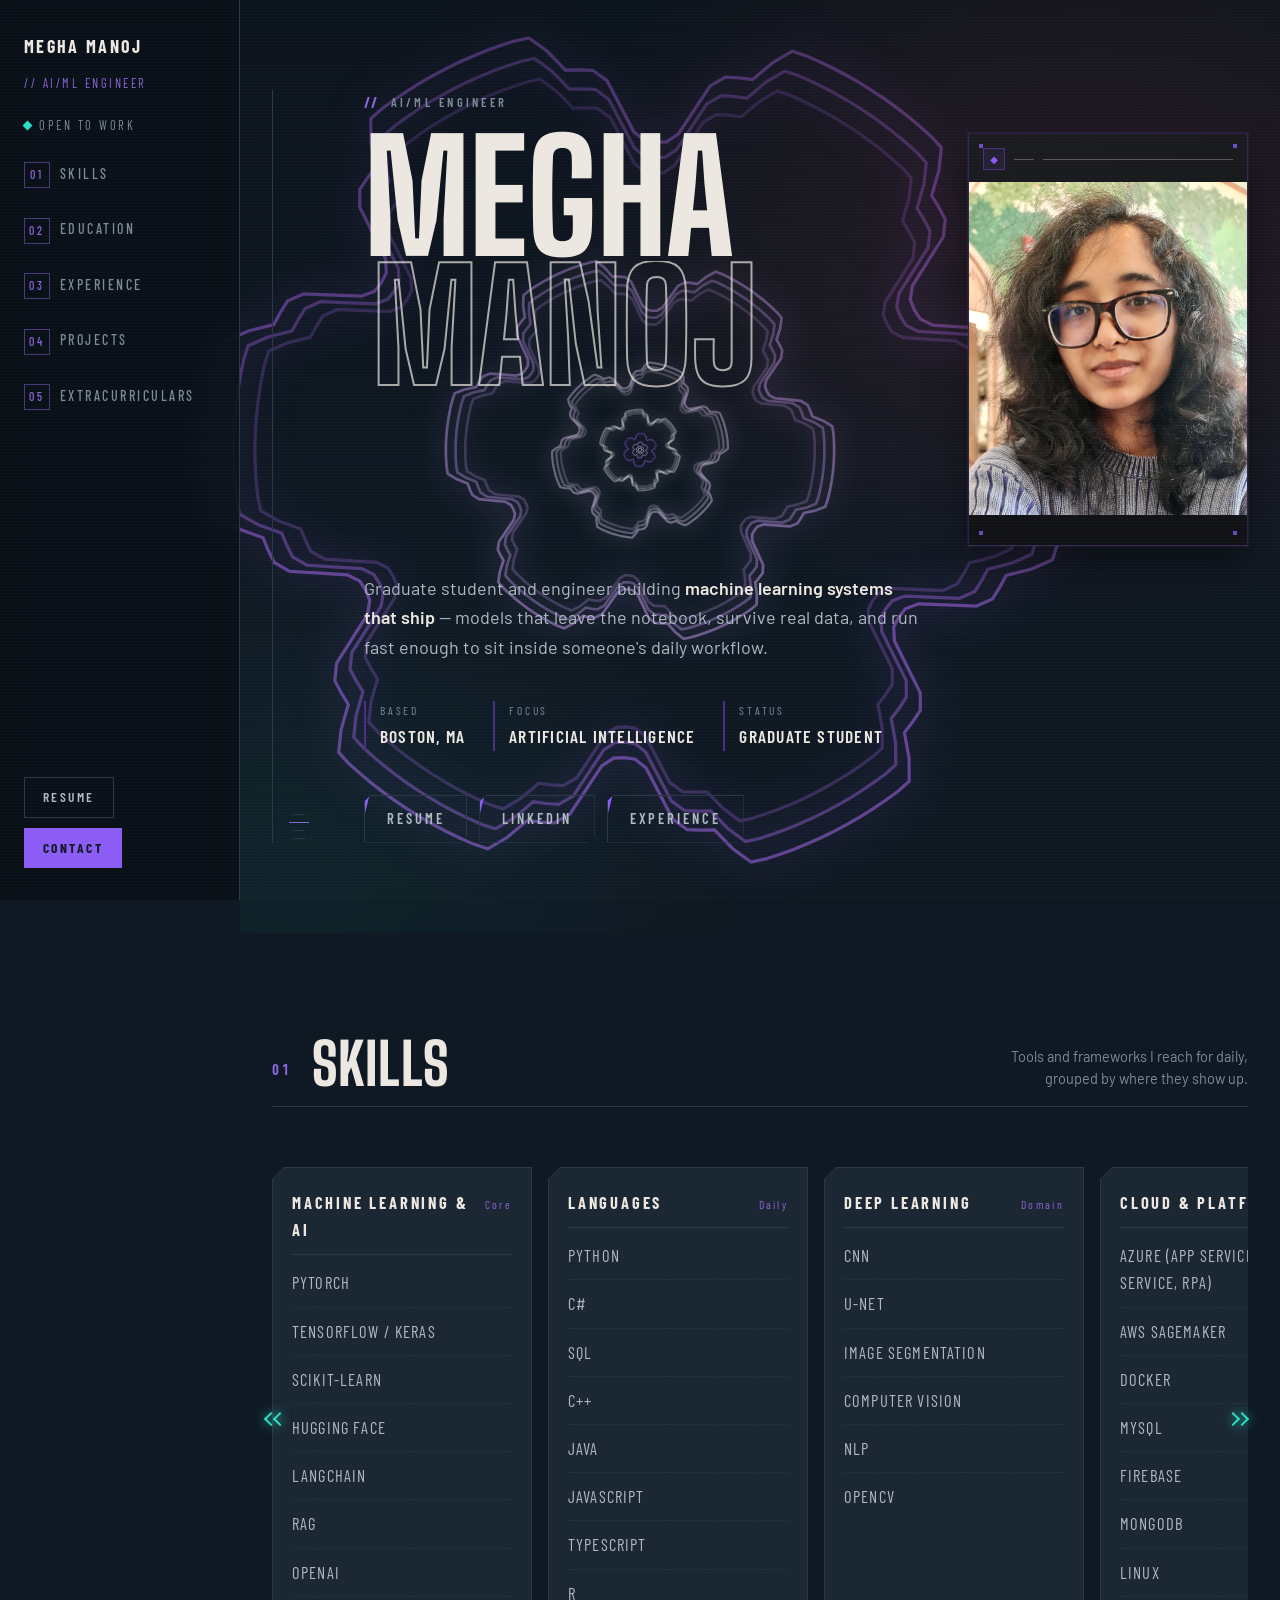
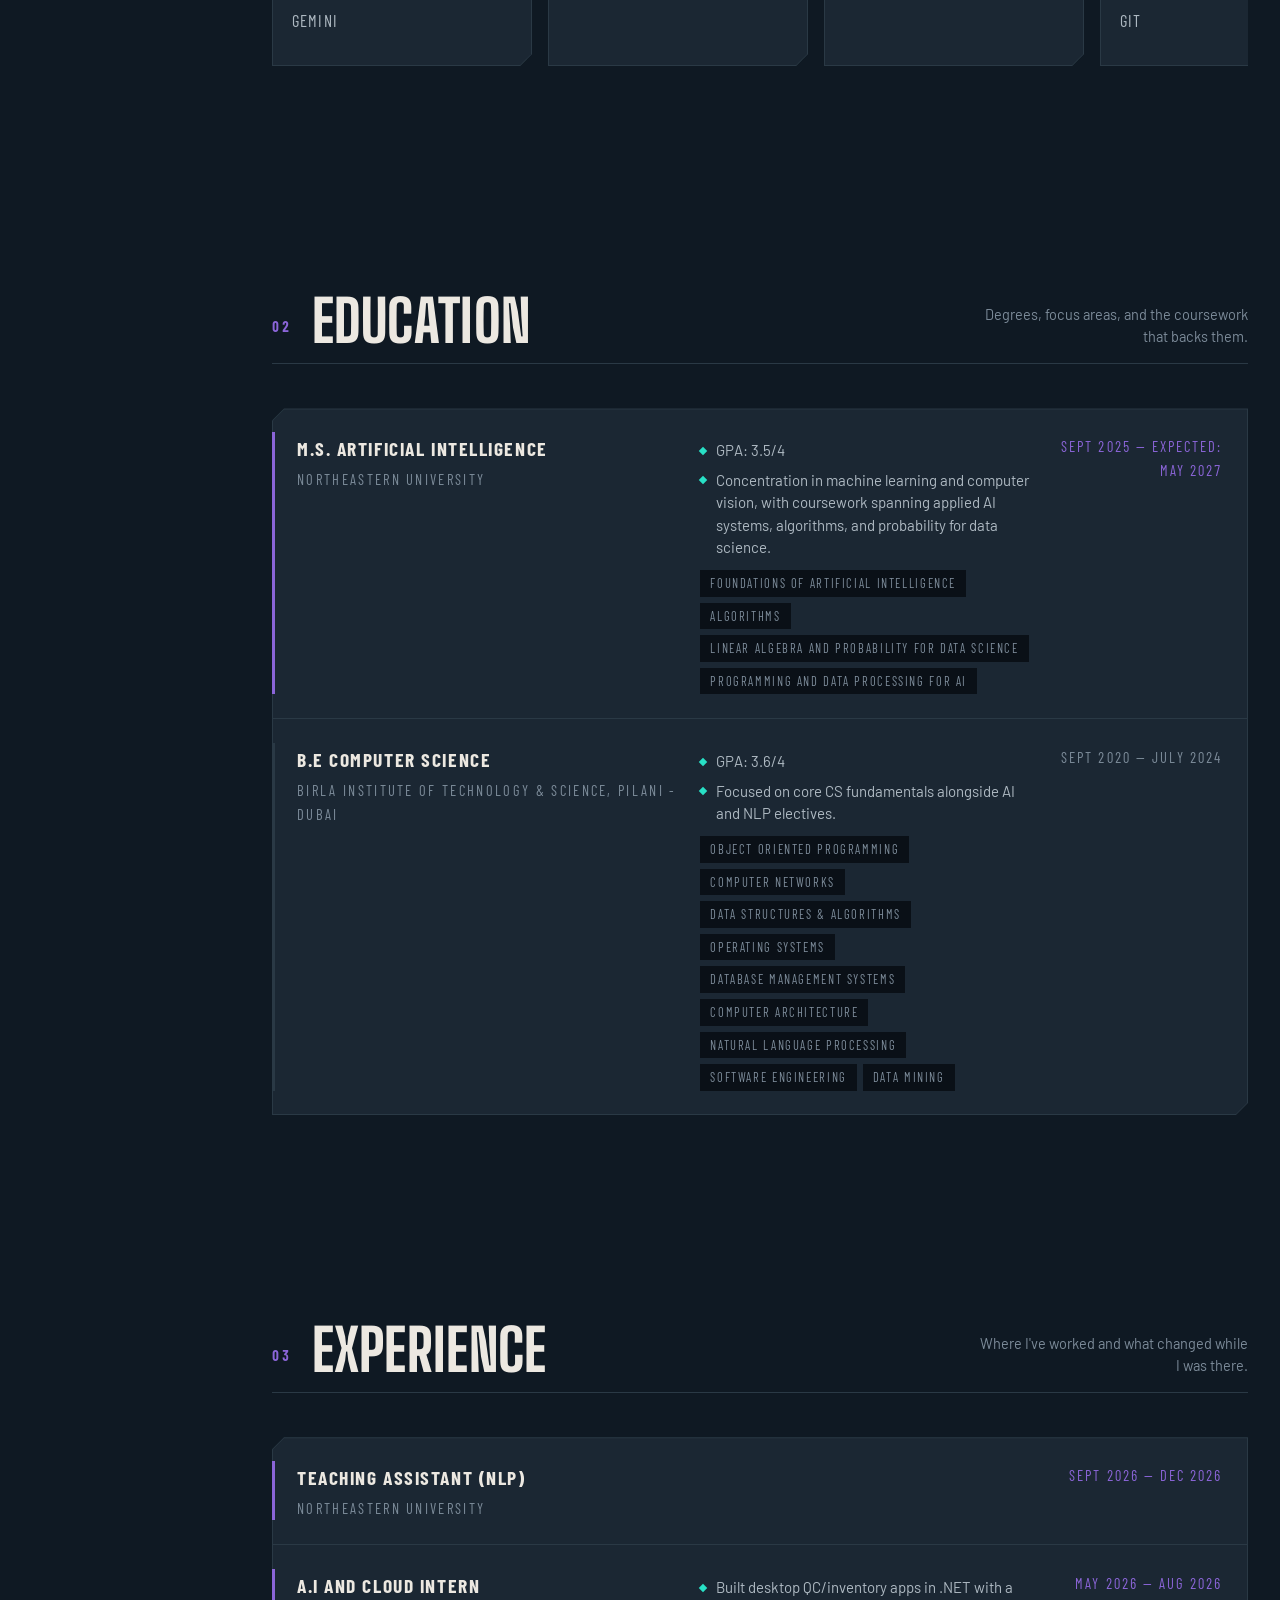
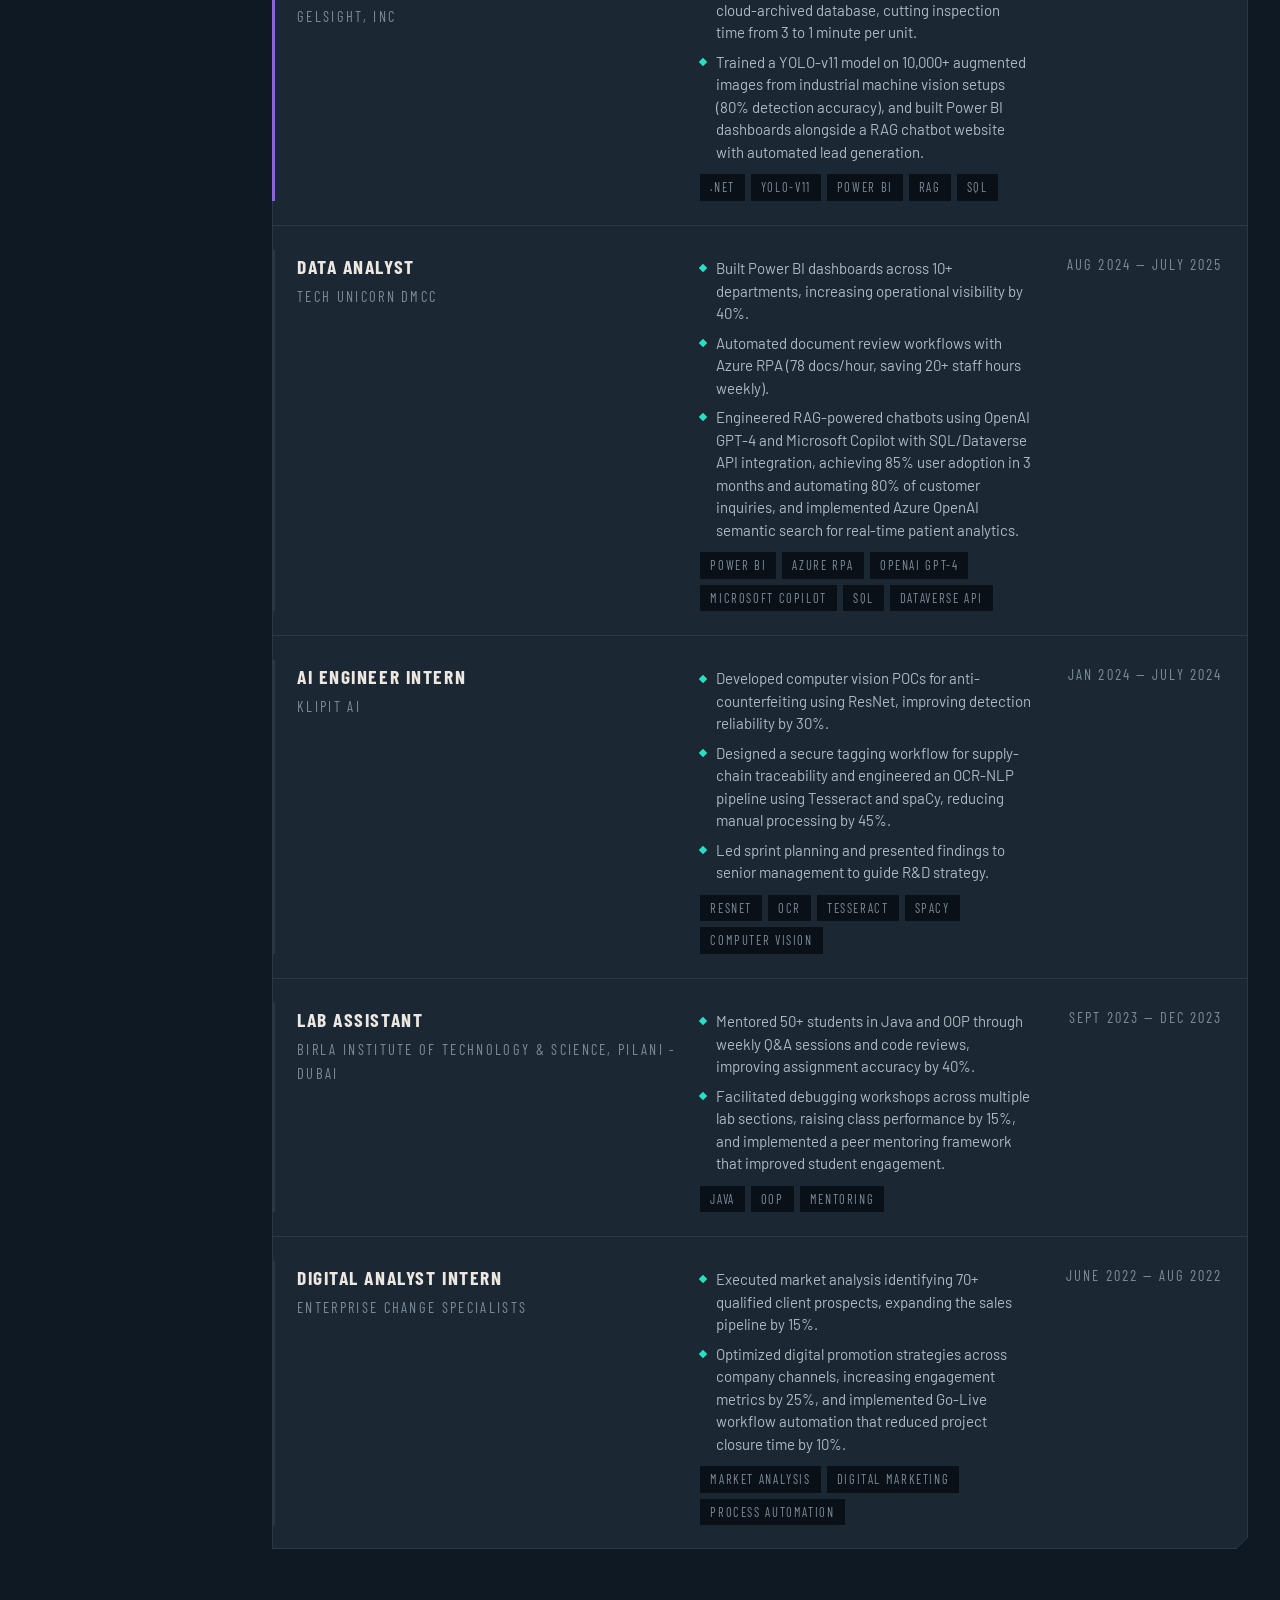
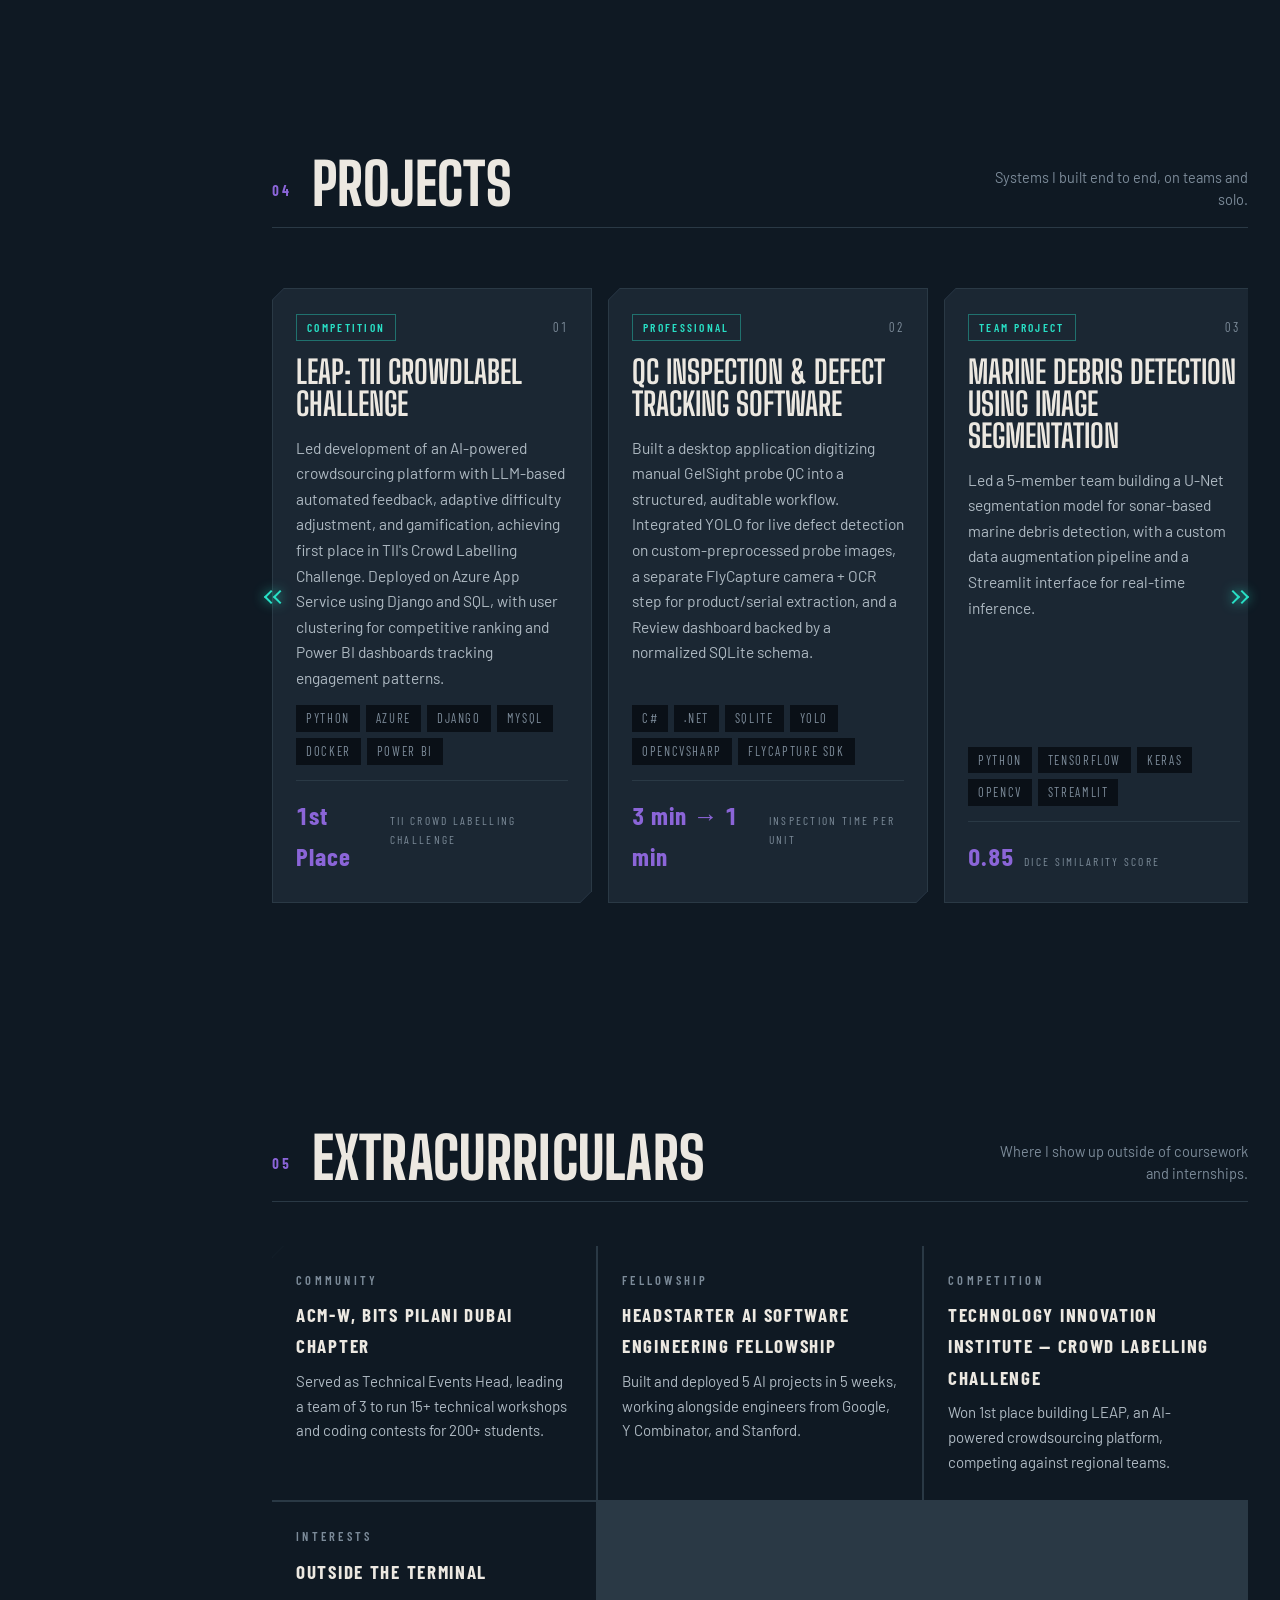
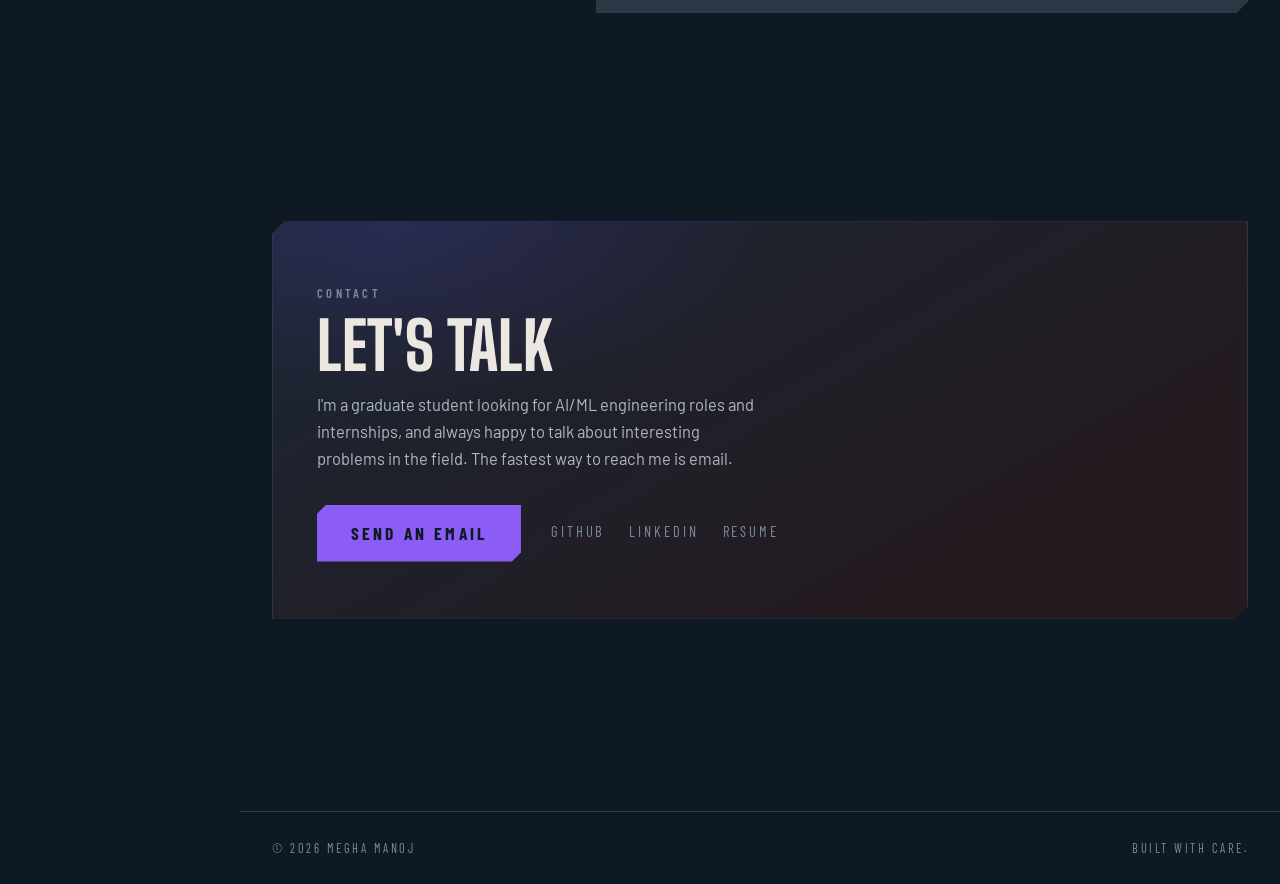
==== commit a0dc9eb8: "Change rotateMode from 'shudder' to 'ripple'" ====
--- a/index.html
+++ b/index.html
@@ -1065,7 +1065,7 @@
   widthTaper: 0.46,
   coreWidth: 0.23,
   glowWidth: 1.7,
-  rotateMode: 'shudder',
+  rotateMode: 'ripple',
   stillness: 1,
   pause: 0.35,
   stagger: 0.15,
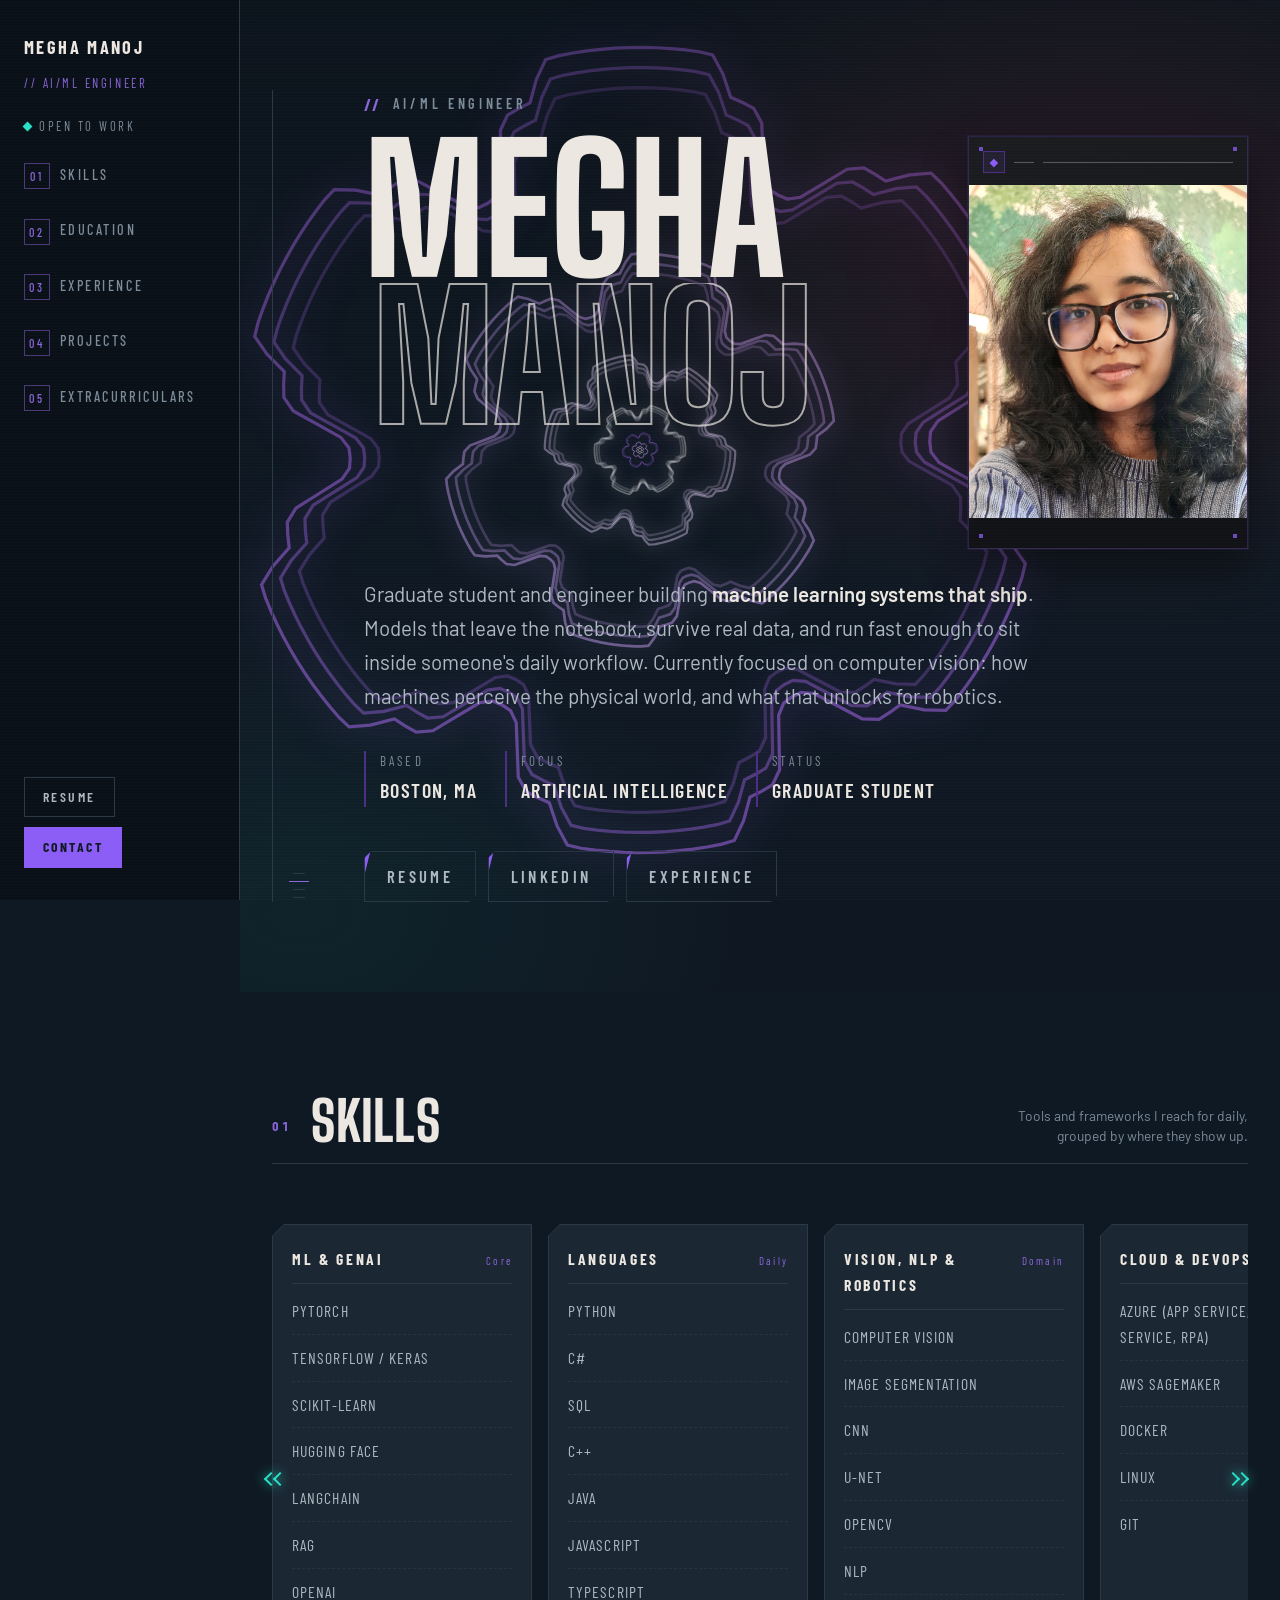
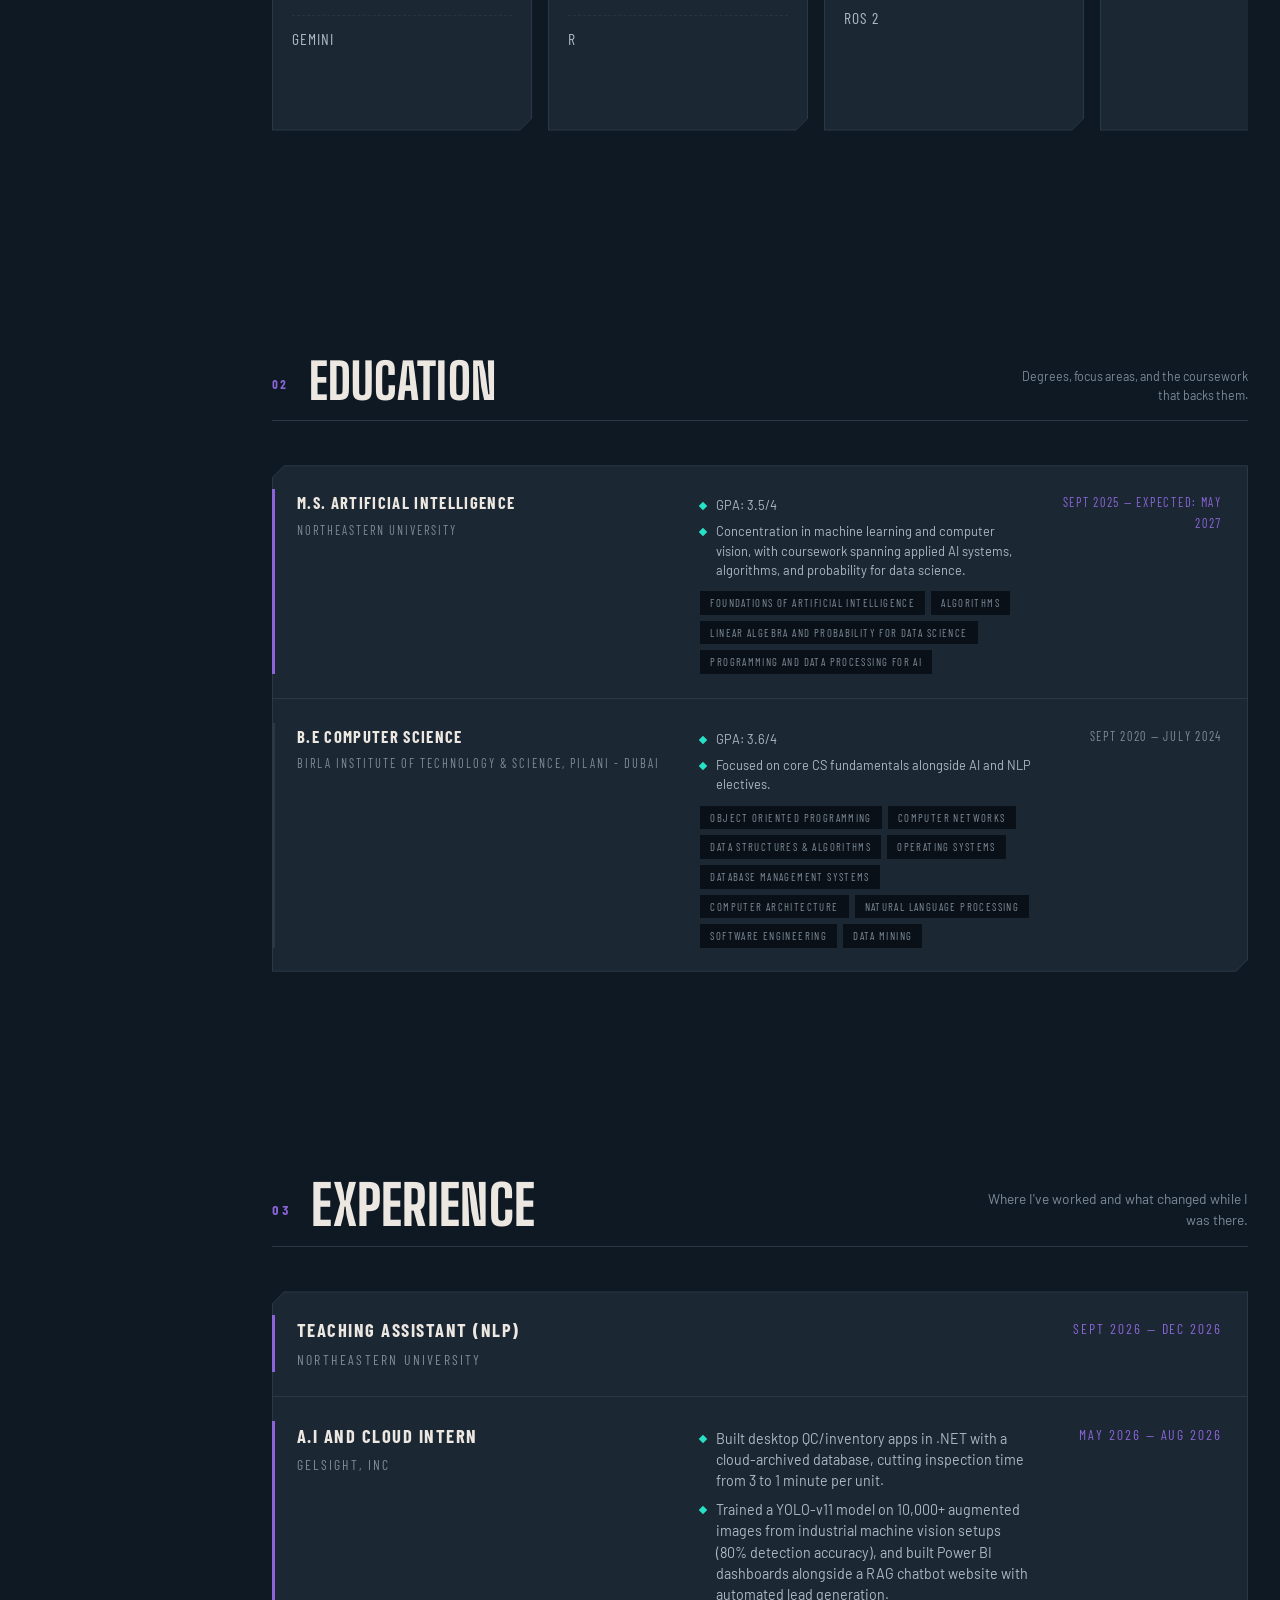
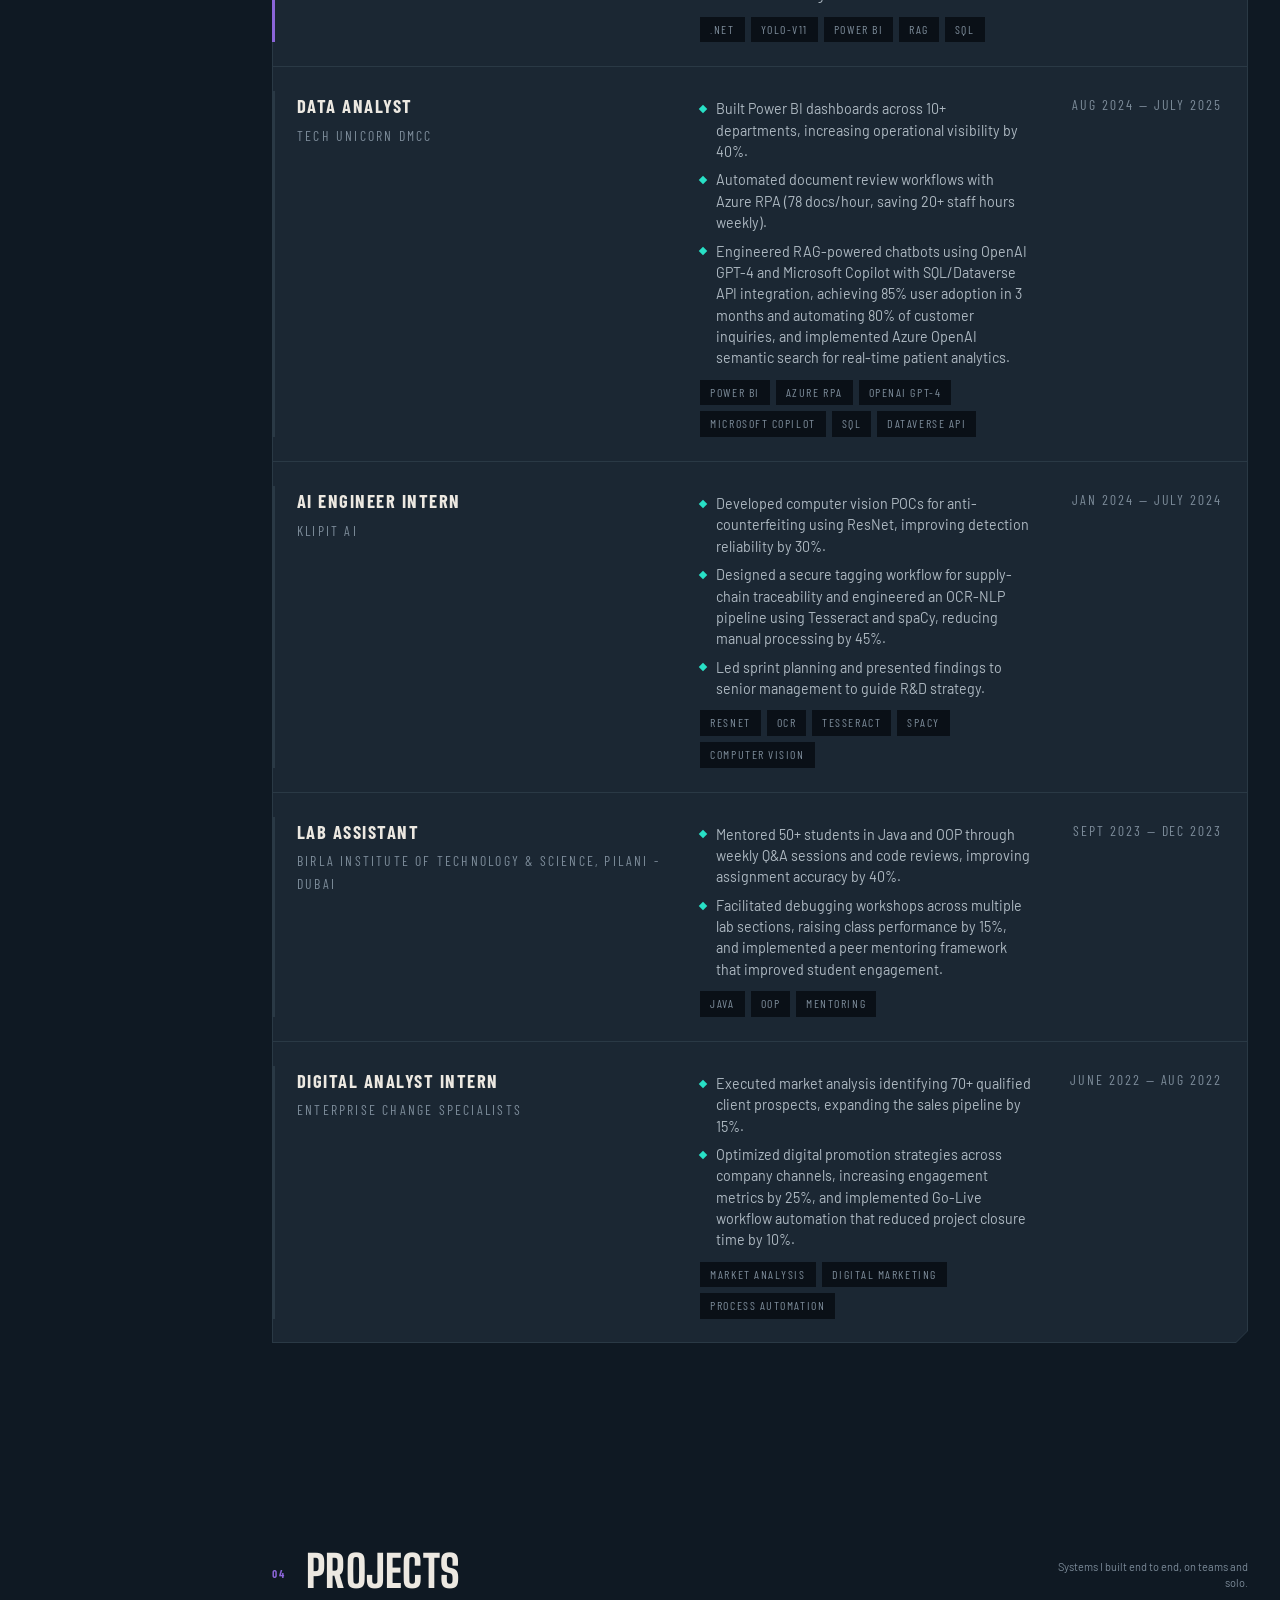
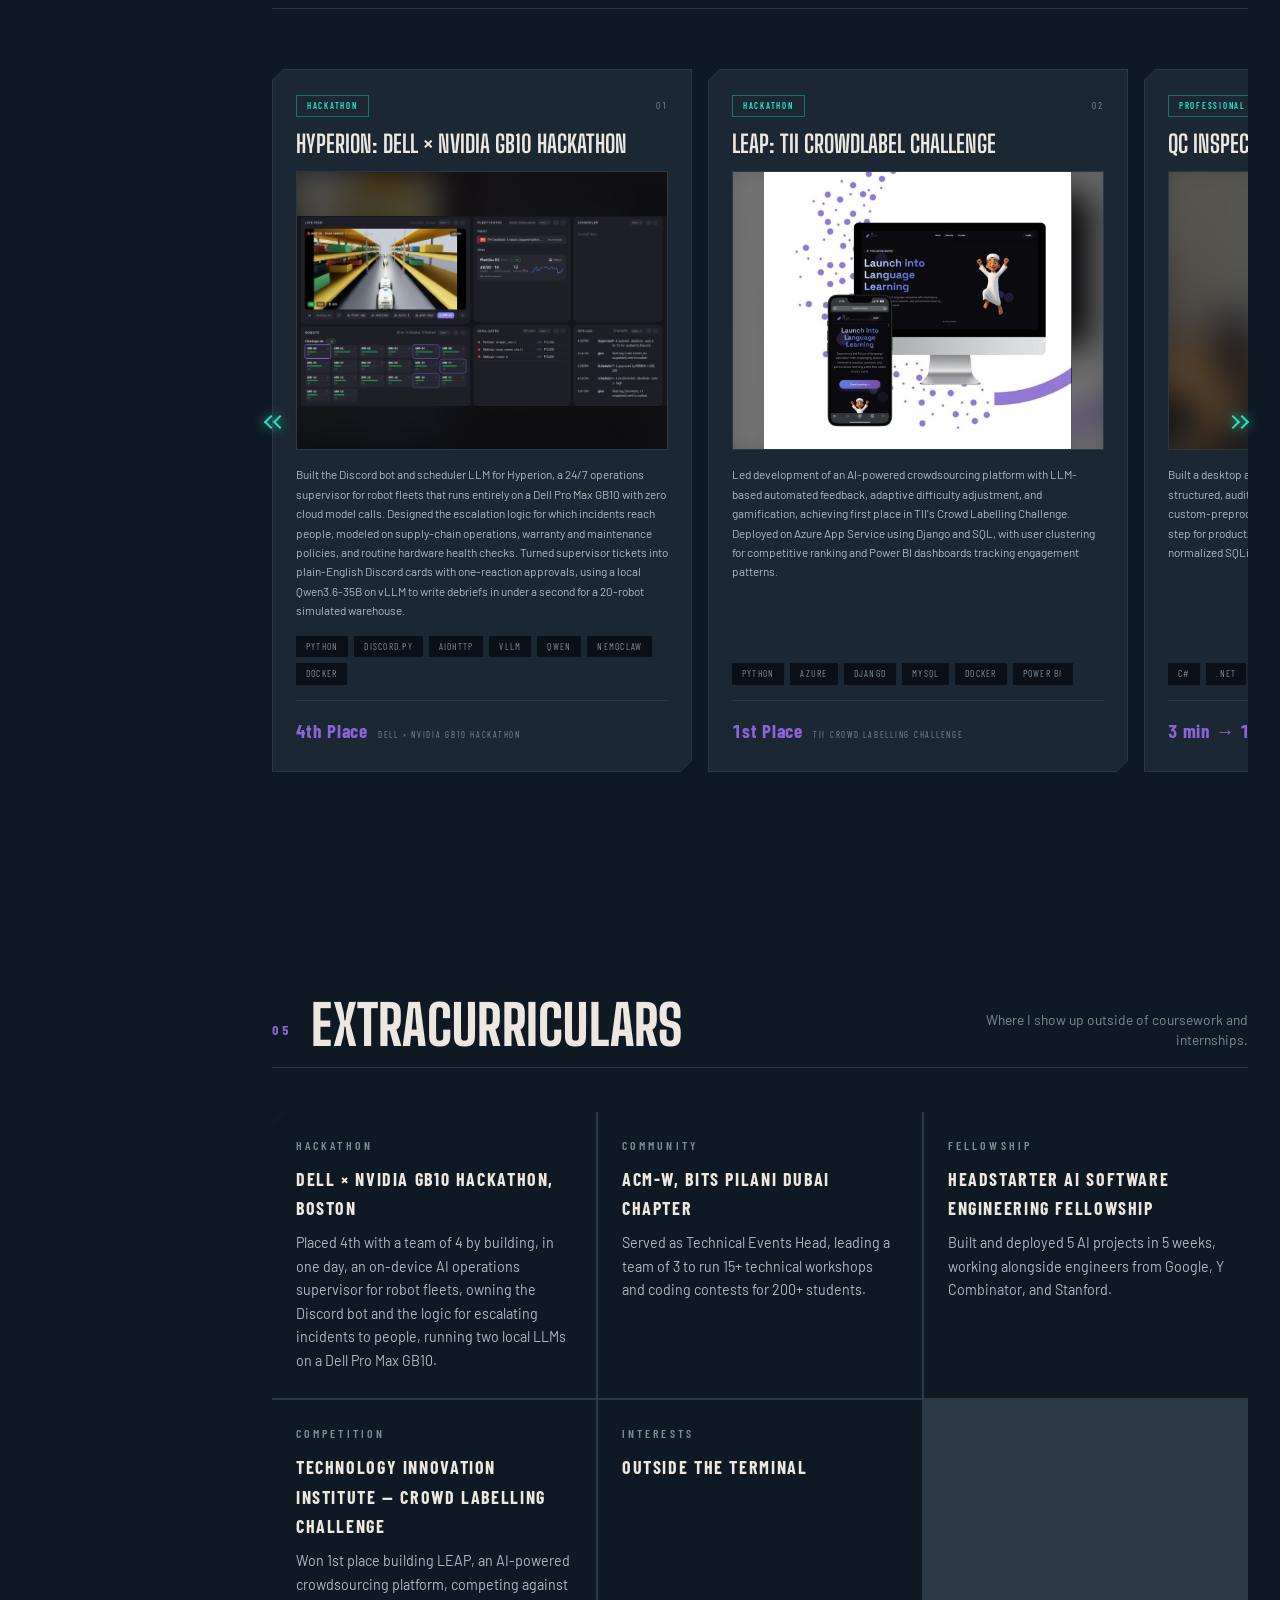
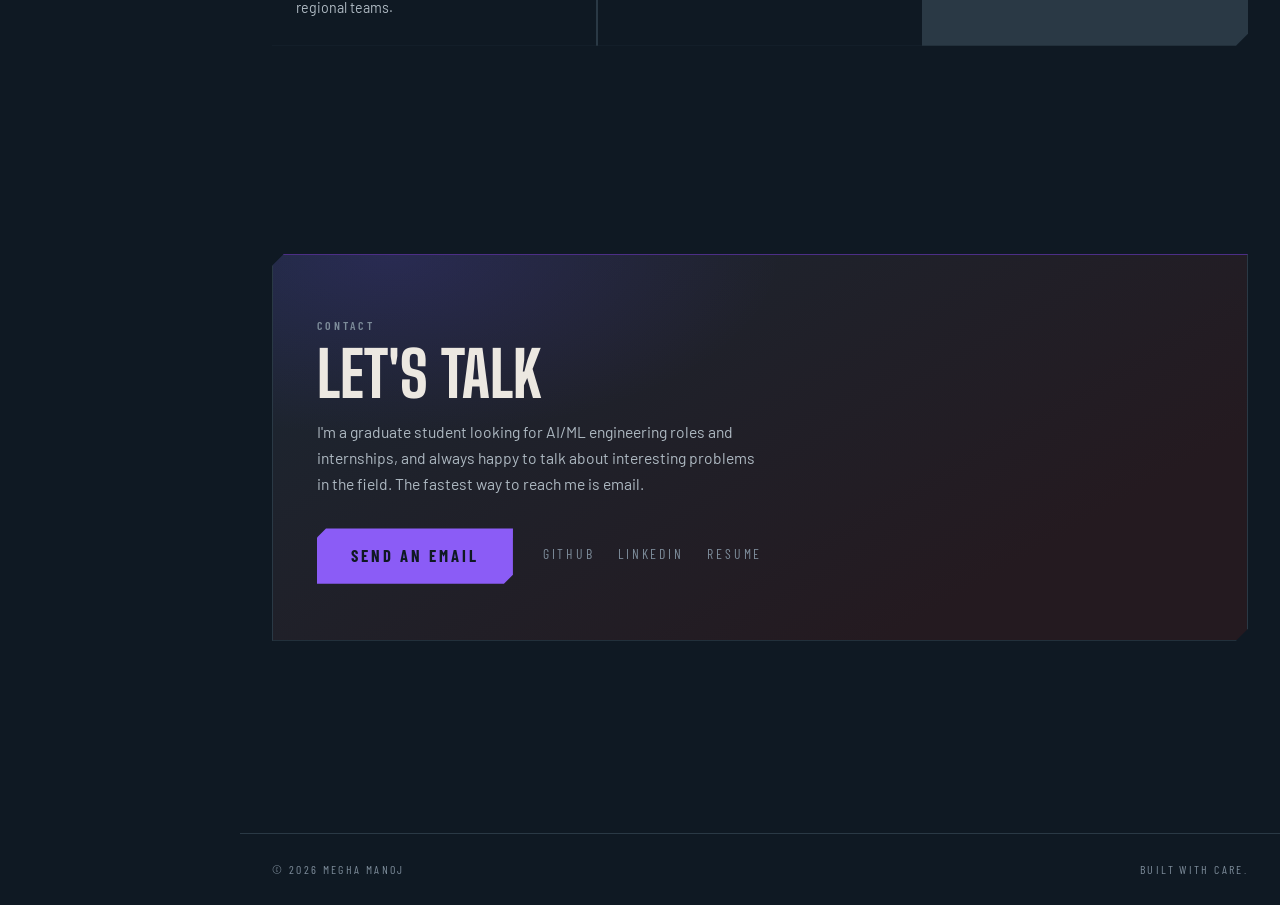
==== commit 7cb14d34: "Add project card media, per-section font scales, regroup skills" ====
--- a/index.html
+++ b/index.html
@@ -534,7 +534,43 @@
     }));
   }
 
+  // Project media: { "src": "demo.mp4", "alt": "...", "poster": "thumb.jpg" }.
+  // Videos (by extension, or "type": "video") autoplay muted on a loop like a
+  // GIF; anything else is an <img>. Empty/missing src means no media.
+  function hasMedia(pr){ return !!(pr && pr.media && pr.media.src); }
+
+  function projectMedia(m){
+    var frame = node('div', 'card__media');
+    if (!m || !m.src) {
+      frame.classList.add('card__media--empty');
+      frame.setAttribute('aria-hidden', 'true');
+      return frame;
+    }
+    var isVideo = m.type === 'video' || /\.(mp4|webm|mov|m4v|ogv)(\?|#|$)/i.test(m.src);
+    var el;
+    if (isVideo) {
+      el = node('video');
+      el.muted = true; el.loop = true; el.autoplay = true; el.playsInline = true;
+      el.preload = 'metadata';
+      if (m.poster) el.poster = m.poster;
+      if (m.alt) el.setAttribute('aria-label', m.alt);
+    } else {
+      el = node('img');
+      el.alt = m.alt || '';
+      el.loading = 'lazy';
+      el.decoding = 'async';
+    }
+    el.src = m.src;
+    var bg = isVideo ? m.poster : m.src;
+    if (bg) frame.style.setProperty('--media-bg', 'url("' + encodeURI(bg) + '")');
+    frame.appendChild(el);
+    return frame;
+  }
+
   function renderProjects(list){
+    // If any card has media, every card gets a media slot (empty ones show a
+    // blank frame) so titles, copy and stats stay aligned across the row.
+    var anyMedia = (list || []).some(hasMedia);
     fill(q('.cards'), (list || []).map(function(pr, i){
       var card = node('article', 'card notch fade');
 
@@ -552,6 +588,8 @@
         h3.textContent = pr.name || '';
       }
       card.appendChild(h3);
+
+      if (anyMedia) card.appendChild(projectMedia(pr.media));
 
       if (pr.description) card.appendChild(node('p', null, pr.description));
 
@@ -745,6 +783,7 @@
     reverse: false, alternate: false, drift: .02, breathe: 1, cascade: 0,
     speed: 1, shockwaves: false,
     stillness: 1, pause: .3,            // rotateMode:'shudder' only — see _shudderAngle
+    outerSweepDuration: 2.1,            // shudder only — how long the rim's big-ripple launch+coast takes
     core: false, coreSpeed: 1.6         // tiny self-similar copy at the center
   };
 
@@ -853,7 +892,7 @@
     var smallSpan = (levels - 1) * stagger + smallDur;
 
     // Phase 2 — big ripple: role-specific amplitude/duration/easing.
-    var OUTER_BIG_DUR = 2.1;
+    var OUTER_BIG_DUR = o.outerSweepDuration || 2.1;
     var bigAmp, bigDur, bigEase;
     if (isCore){
       bigAmp = step * .4; bigDur = .18; bigEase = easeInOutCubic;
@@ -1067,14 +1106,15 @@
   glowWidth: 1.7,
   rotateMode: 'ripple',
   stillness: 1,
-  pause: 0.35,
+  pause: 0.25,
   stagger: 0.15,
+  outerSweepDuration: 3.2,
   reverse: false,
   alternate: true,
   drift: 0.8,
   breathe: 1,
   cascade: 0.1,
-  speed: 0.7,
+  speed: 0.35,
   shockwaves: true,
   core: true,
   coreSpeed: 1.6
--- a/style2.css
+++ b/style2.css
@@ -29,6 +29,22 @@
   --body:"Barlow", system-ui, -apple-system, sans-serif;
   --util:"Barlow Condensed", "Barlow", sans-serif;
 
+  /* Font-size multiplier — scales every font on the page at once (spacing,
+     cards and layout stay put). 1 = design size; e.g. .9 smaller, 1.1 larger. */
+  --fs-scale:0.95;
+
+  /* Per-section multipliers — stack on top of --fs-scale
+     (a section's fonts = design size × --fs-scale × its own value). */
+  --fs-sidebar:1.07;
+  --fs-hero:1.2;
+  --fs-skills:1;
+  --fs-education:0.9;
+  --fs-experience:1;
+  --fs-projects:0.8;
+  --fs-extracurriculars:1;
+  --fs-contact:1;
+  --fs-footer:1;
+
   --fs-root:16.5px;                     /* base body copy size          */
   --fs-hero-name:clamp(70px,12vw,188px);/* hero headline                */
   --fs-h2:clamp(36px,5.4vw,58px);       /* section headings             */
@@ -45,13 +61,28 @@
   --sidebar-w:240px;
 }
 
+/* Per-section font scale wiring — see --fs-scale / --fs-<section> above. */
+:root{--fs-s:var(--fs-scale)}
+.bar{--fs-s:calc(var(--fs-scale) * var(--fs-sidebar))}
+#home{--fs-s:calc(var(--fs-scale) * var(--fs-hero))}
+#skills{--fs-s:calc(var(--fs-scale) * var(--fs-skills))}
+#education{--fs-s:calc(var(--fs-scale) * var(--fs-education))}
+#experience{--fs-s:calc(var(--fs-scale) * var(--fs-experience))}
+#projects{--fs-s:calc(var(--fs-scale) * var(--fs-projects))}
+#extracurriculars{--fs-s:calc(var(--fs-scale) * var(--fs-extracurriculars))}
+#contact{--fs-s:calc(var(--fs-scale) * var(--fs-contact))}
+body > footer{--fs-s:calc(var(--fs-scale) * var(--fs-footer))}
+.bar,#home,#skills,#education,#experience,#projects,#extracurriculars,#contact,body > footer{
+  font-size:calc(var(--fs-root) * var(--fs-s));
+}
+
 *{box-sizing:border-box;margin:0;padding:0}
 html{scroll-behavior:smooth;scroll-padding-top:24px;overflow-x:hidden}
 body{
   background:var(--ink);
   color:var(--text);
   font-family:var(--body);
-  font-size:var(--fs-root);
+  font-size:calc(var(--fs-root) * var(--fs-s));
   line-height:1.65;
   margin-left:var(--sidebar-w);
   max-width:100vw;
@@ -77,7 +108,7 @@
 .notch{clip-path:polygon(var(--notch) 0,100% 0,100% calc(100% - var(--notch)),calc(100% - var(--notch)) 100%,0 100%,0 var(--notch))}
 
 .label{
-  font-family:var(--util);font-weight:600;font-size:var(--fs-label);
+  font-family:var(--util);font-weight:600;font-size:calc(var(--fs-label) * var(--fs-s));
   letter-spacing:.26em;text-transform:uppercase;color:var(--muted);
 }
 
@@ -108,17 +139,17 @@
 .bar__id a{transition:opacity .2s}
 .bar__id a:hover{opacity:.75}
 .bar__id b{
-  font-family:var(--util);font-weight:700;font-size:18px;
+  font-family:var(--util);font-weight:700;font-size:calc(18px * var(--fs-s));
   letter-spacing:.13em;text-transform:uppercase;color:var(--bone);
 }
 .bar__id span{
-  font-family:var(--util);font-size:var(--fs-label);letter-spacing:.2em;
+  font-family:var(--util);font-size:calc(var(--fs-label) * var(--fs-s));letter-spacing:.2em;
   text-transform:uppercase;color:var(--accent);
 }
 .bar__id span::before{content:"// "}
 .bar__status{
   display:flex;align-items:center;gap:8px;flex:none;
-  font-family:var(--util);font-size:var(--fs-label);letter-spacing:.2em;
+  font-family:var(--util);font-size:calc(var(--fs-label) * var(--fs-s));letter-spacing:.2em;
   text-transform:uppercase;color:var(--muted);
 }
 .dot{width:7px;height:7px;background:var(--cyan);transform:rotate(45deg);animation:blip 2.4s infinite}
@@ -127,7 +158,7 @@
    before — just stacked in a column instead of a row. */
 .sidenav{display:flex;flex-direction:column;gap:20px}
 .sidenav a{
-  font-family:var(--util);font-size:var(--fs-nav);font-weight:500;
+  font-family:var(--util);font-size:calc(var(--fs-nav) * var(--fs-s));font-weight:500;
   letter-spacing:.18em;text-transform:uppercase;color:var(--muted);
   padding:4px 0;border-bottom:1px solid transparent;
   transition:color .2s,border-color .2s;
@@ -139,11 +170,11 @@
   width:26px;height:26px;margin-right:4px;
   border:1px solid color-mix(in srgb, var(--accent) 50%, transparent);
   color:var(--accent);
-  font-size:12px;
+  font-size:calc(12px * var(--fs-s));
 }
 .bar__cta{display:flex;flex-wrap:wrap;gap:10px;flex:none;margin-top:auto}
 .pill{
-  font-family:var(--util);font-size:13.5px;font-weight:600;
+  font-family:var(--util);font-size:calc(13.5px * var(--fs-s));font-weight:600;
   letter-spacing:.18em;text-transform:uppercase;
   padding:8px 18px;border:1px solid var(--line);color:var(--text);
   transition:border-color .2s,color .2s,background .2s;
@@ -170,7 +201,7 @@
   padding:4px 0;min-height:380px;
 }
 .rail__txt{
-  writing-mode:vertical-rl;font-family:var(--util);font-size:11.5px;
+  writing-mode:vertical-rl;font-family:var(--util);font-size:calc(11.5px * var(--fs-s));
   letter-spacing:.44em;text-transform:uppercase;color:var(--muted);
 }
 .rail__ticks{display:flex;flex-direction:column;gap:7px;align-items:center}
@@ -180,7 +211,7 @@
 .eyebrow{display:flex;align-items:center;gap:13px;margin-bottom:18px}
 .eyebrow i{
   font-style:normal;font-family:var(--util);font-weight:700;
-  font-size:15px;letter-spacing:.05em;color:var(--accent);flex:none;
+  font-size:calc(15px * var(--fs-s));letter-spacing:.05em;color:var(--accent);flex:none;
 }
 
 /* Name + player card share a row */
@@ -188,7 +219,7 @@
 
 .name{
   font-family:var(--display);font-weight:800;
-  font-size:var(--fs-hero-name);line-height:.84;
+  font-size:calc(var(--fs-hero-name) * var(--fs-s));line-height:.84;
   letter-spacing:-.005em;text-transform:uppercase;color:var(--bone);
   flex:1 1 420px;
 }
@@ -204,21 +235,21 @@
   to{clip-path:inset(0 0 0 0);transform:none}
 }
 
-.tagline{max-width:56ch;margin-top:28px;font-size:var(--fs-tagline);color:var(--text)}
+.tagline{max-width:56ch;margin-top:28px;font-size:calc(var(--fs-tagline) * var(--fs-s));color:var(--text)}
 .tagline strong{color:var(--bone);font-weight:600}
 
 .facts{display:flex;flex-wrap:wrap;gap:28px;margin:38px 0 44px}
 .fact{border-left:2px solid var(--accent-deep);padding-left:14px}
-.fact dt{font-family:var(--util);font-size:11.5px;letter-spacing:.24em;text-transform:uppercase;color:var(--muted)}
+.fact dt{font-family:var(--util);font-size:calc(11.5px * var(--fs-s));letter-spacing:.24em;text-transform:uppercase;color:var(--muted)}
 .fact dd{
-  font-family:var(--util);font-size:var(--fs-fact-value);letter-spacing:.07em;
+  font-family:var(--util);font-size:calc(var(--fs-fact-value) * var(--fs-s));letter-spacing:.07em;
   text-transform:uppercase;font-weight:600;color:var(--bone);margin-top:2px;
 }
 
 .jump{display:flex;flex-wrap:wrap;gap:12px}
 .jump a{
   position:relative;overflow:hidden;
-  font-family:var(--util);font-size:14.5px;font-weight:600;
+  font-family:var(--util);font-size:calc(14.5px * var(--fs-s));font-weight:600;
   letter-spacing:.2em;text-transform:uppercase;color:var(--text);
   border:1px solid var(--line);padding:11px 22px;
   transition:color .22s,border-color .22s;
@@ -261,7 +292,7 @@
 .playercard__badge{
   flex:none;width:22px;height:22px;display:grid;place-items:center;
   border:1px solid var(--iso-violet-dim);background:rgba(139,92,246,.08);
-  color:var(--iso-violet);font-size:10px;
+  color:var(--iso-violet);font-size:calc(10px * var(--fs-s));
 }
 .playercard__rule{height:1px;background:rgba(236,232,225,.3)}
 .playercard__rule--sm{flex:none;width:20px}
@@ -274,25 +305,25 @@
 }
 .playercard__art-fallback{
   display:none;position:absolute;inset:0;z-index:1;align-items:center;justify-content:center;
-  font-family:var(--display);font-weight:800;font-size:56px;letter-spacing:.04em;
+  font-family:var(--display);font-weight:800;font-size:calc(56px * var(--fs-s));letter-spacing:.04em;
   color:var(--iso-violet-dim);
 }
 .playercard__art--empty .playercard__art-fallback{display:flex}
 
 .playercard__foot{flex:none;padding:14px 16px 16px}
 .playercard__name{
-  display:block;font-family:var(--display);font-weight:800;font-size:var(--fs-playercard-name);
+  display:block;font-family:var(--display);font-weight:800;font-size:calc(var(--fs-playercard-name) * var(--fs-s));
   line-height:.92;letter-spacing:.01em;text-transform:uppercase;color:var(--bone);
 }
 .playercard__name .first{display:block}
 .playercard__name .last{display:block;color:transparent;-webkit-text-stroke:1.3px rgba(236,232,225,.6)}
 .playercard__footrow{display:flex;align-items:center;justify-content:space-between;gap:10px;margin-top:8px}
 .playercard__role{
-  font-family:var(--util);font-size:11px;letter-spacing:.2em;
+  font-family:var(--util);font-size:calc(11px * var(--fs-s));letter-spacing:.2em;
   text-transform:uppercase;color:var(--muted);
 }
 .playercard__footrow-right{display:flex;align-items:center;gap:8px}
-.playercard__mark{font-family:var(--display);font-size:15px;color:var(--iso-violet)}
+.playercard__mark{font-family:var(--display);font-size:calc(15px * var(--fs-s));color:var(--iso-violet)}
 
 /* ───────────── Sections ───────────── */
 section{padding:104px 0}
@@ -301,18 +332,18 @@
   border-bottom:1px solid var(--line);padding-bottom:16px;
 }
 .sechead__n{
-  font-family:var(--util);font-weight:700;font-size:14px;letter-spacing:.2em;
+  font-family:var(--util);font-weight:700;font-size:calc(14px * var(--fs-s));letter-spacing:.2em;
   color:var(--accent);flex:none;padding-bottom:9px;
   font-variant-numeric:tabular-nums;
 }
 .sechead h2{
   font-family:var(--display);font-weight:800;
-  font-size:var(--fs-h2);line-height:.92;
+  font-size:calc(var(--fs-h2) * var(--fs-s));line-height:.92;
   text-transform:uppercase;color:var(--bone);letter-spacing:.005em;
 }
 .sechead p{
   margin-left:auto;text-align:right;max-width:34ch;
-  color:var(--muted);font-size:14.5px;line-height:1.5;
+  color:var(--muted);font-size:calc(14.5px * var(--fs-s));line-height:1.5;
 }
 
 .fade{opacity:0;transform:translateY(18px);transition:opacity .65s ease,transform .65s ease}
@@ -347,14 +378,14 @@
   border-bottom:1px solid var(--line);padding-bottom:11px;margin-bottom:4px;
 }
 .col__h b{
-  font-family:var(--util);font-weight:700;font-size:16.5px;
+  font-family:var(--util);font-weight:700;font-size:calc(16.5px * var(--fs-s));
   letter-spacing:.17em;text-transform:uppercase;color:var(--bone);
 }
-.col__h i{font-family:var(--util);font-style:normal;font-size:11.5px;letter-spacing:.2em;color:var(--accent)}
+.col__h i{font-family:var(--util);font-style:normal;font-size:calc(11.5px * var(--fs-s));letter-spacing:.2em;color:var(--accent)}
 .col ul{list-style:none}
 .col li{
   padding:10px 0;border-bottom:1px dashed rgba(42,57,69,.7);
-  font-family:var(--util);font-size:16.5px;letter-spacing:.07em;
+  font-family:var(--util);font-size:calc(16.5px * var(--fs-s));letter-spacing:.07em;
   text-transform:uppercase;color:var(--text);
   transition:color .18s,padding-left .18s;
 }
@@ -386,18 +417,18 @@
 .job__mark{width:3px;align-self:stretch;min-height:56px;background:var(--line)}
 .job--now .job__mark{background:var(--accent)}
 .job b{
-  font-family:var(--util);font-weight:700;font-size:var(--fs-job-title);
+  font-family:var(--util);font-weight:700;font-size:calc(var(--fs-job-title) * var(--fs-s));
   letter-spacing:.08em;text-transform:uppercase;color:var(--bone);display:block;
 }
 .job__org{
-  font-family:var(--util);font-size:14.5px;letter-spacing:.16em;
+  font-family:var(--util);font-size:calc(14.5px * var(--fs-s));letter-spacing:.16em;
   text-transform:uppercase;color:var(--muted);margin-top:3px;display:block;
 }
-.job p{font-size:15px;color:var(--text);margin-top:2px}
+.job p{font-size:calc(15px * var(--fs-s));color:var(--text);margin-top:2px}
 .job__points{list-style:none;margin-top:6px}
 .job__points li{
   position:relative;padding-left:16px;margin-top:7px;
-  font-size:15px;line-height:1.5;color:var(--text);
+  font-size:calc(15px * var(--fs-s));line-height:1.5;color:var(--text);
 }
 .job__points li::before{
   content:"";position:absolute;left:0;top:.55em;
@@ -406,7 +437,7 @@
 }
 .job .tags{margin-top:11px}
 .job time{
-  font-family:var(--util);font-size:14.5px;letter-spacing:.14em;
+  font-family:var(--util);font-size:calc(14.5px * var(--fs-s));letter-spacing:.14em;
   text-transform:uppercase;color:var(--muted);
   font-variant-numeric:tabular-nums;text-align:right;display:block;padding-top:3px;
 }
@@ -459,7 +490,7 @@
 .card{
   position:relative;background:var(--line);
   padding:26px 24px;display:flex;flex-direction:column;gap:15px;
-  flex:0 0 320px;scroll-snap-align:start;
+  flex:0 0 min(420px,85%);scroll-snap-align:start;
   transition:transform .26s,background .26s,box-shadow .26s;
 }
 .card::before{
@@ -477,24 +508,47 @@
 .card:hover::before{background:var(--surface-2)}
 .card__top{display:flex;align-items:center;justify-content:space-between;gap:12px}
 .card__kind{
-  font-family:var(--util);font-size:11.5px;font-weight:600;
+  font-family:var(--util);font-size:calc(11.5px * var(--fs-s));font-weight:600;
   letter-spacing:.2em;text-transform:uppercase;color:var(--cyan);
   border:1px solid rgba(40,224,198,.4);padding:3px 10px;
 }
 .card__n{
-  font-family:var(--util);font-size:12.5px;letter-spacing:.2em;
+  font-family:var(--util);font-size:calc(12.5px * var(--fs-s));letter-spacing:.2em;
   color:var(--muted);font-variant-numeric:tabular-nums;
 }
 .card h3{
-  font-family:var(--display);font-weight:700;font-size:var(--fs-card-h3);
+  font-family:var(--display);font-weight:700;font-size:calc(var(--fs-card-h3) * var(--fs-s));
   line-height:1;text-transform:uppercase;color:var(--bone);
 }
 .card h3 a{transition:color .2s}
 .card h3 a:hover{color:var(--accent)}
-.card p{font-size:15.5px;flex:1}
+/* Media slot under the title — fixed 4:3 frame so mixed image/video sizes
+   never change card size or throw the row out of alignment. The media is
+   shown whole (contain, not cropped); tall or wide shots get a blurred,
+   dimmed copy of themselves (--media-bg, set in JS) behind the letterbox. */
+.card__media{
+  position:relative;aspect-ratio:4/3;overflow:hidden;flex:none;isolation:isolate;
+  background:var(--ink-2);border:1px solid var(--line);
+  transition:border-color .26s;
+}
+.card__media::before{
+  content:"";position:absolute;inset:-24px;z-index:-1;
+  background:var(--media-bg,none) center/cover no-repeat;
+  filter:blur(18px) brightness(.45) saturate(1.2);
+}
+.card__media img,.card__media video{
+  position:absolute;inset:0;width:100%;height:100%;
+  object-fit:contain;display:block;
+}
+.card:hover .card__media{border-color:var(--accent)}
+.card__media--empty{
+  background:repeating-linear-gradient(135deg,var(--ink-2) 0 10px,transparent 10px 20px);
+  opacity:.5;
+}
+.card p{font-size:calc(15.5px * var(--fs-s));flex:1}
 .tags{display:flex;flex-wrap:wrap;gap:6px;list-style:none}
 .tags li{
-  font-family:var(--util);font-size:12.5px;letter-spacing:.13em;
+  font-family:var(--util);font-size:calc(12.5px * var(--fs-s));letter-spacing:.13em;
   text-transform:uppercase;color:var(--muted);
   background:var(--ink-2);padding:3px 10px;
 }
@@ -503,11 +557,11 @@
   border-top:1px solid var(--line);padding-top:14px;
 }
 .card__stat b{
-  font-family:var(--util);font-size:var(--fs-card-stat);font-weight:700;letter-spacing:.04em;
+  font-family:var(--util);font-size:calc(var(--fs-card-stat) * var(--fs-s));font-weight:700;letter-spacing:.04em;
   color:var(--accent);font-variant-numeric:tabular-nums;
 }
 .card__stat span{
-  font-family:var(--util);font-size:11.5px;letter-spacing:.2em;
+  font-family:var(--util);font-size:calc(11.5px * var(--fs-s));letter-spacing:.2em;
   text-transform:uppercase;color:var(--muted);
 }
 
@@ -521,10 +575,10 @@
 .extra:hover{background:var(--surface)}
 .extra .label{display:block;margin-bottom:9px}
 .extra b{
-  font-family:var(--util);font-weight:700;font-size:19px;
+  font-family:var(--util);font-weight:700;font-size:calc(19px * var(--fs-s));
   letter-spacing:.09em;text-transform:uppercase;color:var(--bone);display:block;
 }
-.extra p{font-size:15px;margin-top:7px}
+.extra p{font-size:calc(15px * var(--fs-s));margin-top:7px}
 
 /* ───────────── Contact ───────────── */
 .contact{
@@ -540,14 +594,14 @@
 .contact > *{position:relative}
 .contact h2{
   font-family:var(--display);font-weight:800;
-  font-size:clamp(38px,6.4vw,66px);line-height:.9;
+  font-size:calc(clamp(38px,6.4vw,66px) * var(--fs-s));line-height:.9;
   text-transform:uppercase;color:var(--bone);margin:10px 0 16px;
 }
 .contact p{max-width:50ch;margin-bottom:32px}
 .contact__row{display:flex;flex-wrap:wrap;align-items:center;gap:14px 30px}
 .btn{
   display:inline-block;background:var(--accent-solid);color:var(--ink);
-  font-family:var(--util);font-weight:700;font-size:17.5px;
+  font-family:var(--util);font-weight:700;font-size:calc(17.5px * var(--fs-s));
   letter-spacing:.18em;text-transform:uppercase;
   padding:14px 34px;transition:background .2s,color .2s,transform .2s;
   clip-path:polygon(9px 0,100% 0,100% calc(100% - 9px),calc(100% - 9px) 100%,0 100%,0 9px);
@@ -555,7 +609,7 @@
 .btn:hover{background:var(--bone);color:var(--ink-2);transform:translateY(-2px)}
 .links{display:flex;flex-wrap:wrap;gap:24px}
 .links a{
-  font-family:var(--util);font-size:14.5px;letter-spacing:.2em;
+  font-family:var(--util);font-size:calc(14.5px * var(--fs-s));letter-spacing:.2em;
   text-transform:uppercase;color:var(--muted);
   border-bottom:1px solid transparent;padding-bottom:2px;transition:.2s;
 }
@@ -564,7 +618,7 @@
 footer{border-top:1px solid var(--line);padding:26px 0;margin-top:88px}
 .foot{display:flex;flex-wrap:wrap;gap:12px;justify-content:space-between;align-items:center}
 .foot p{
-  font-family:var(--util);font-size:var(--fs-label);letter-spacing:.2em;
+  font-family:var(--util);font-size:calc(var(--fs-label) * var(--fs-s));letter-spacing:.2em;
   text-transform:uppercase;color:var(--muted);
 }
 
@@ -614,7 +668,7 @@
   .bar__id span{display:none}
   section{padding:74px 0}
   .jump{gap:8px}
-  .jump a{padding:10px 16px;font-size:13.5px}
+  .jump a{padding:10px 16px;font-size:calc(13.5px * var(--fs-s))}
   .playercard{width:100%;max-width:280px}
 }
 @media (prefers-reduced-motion:reduce){
